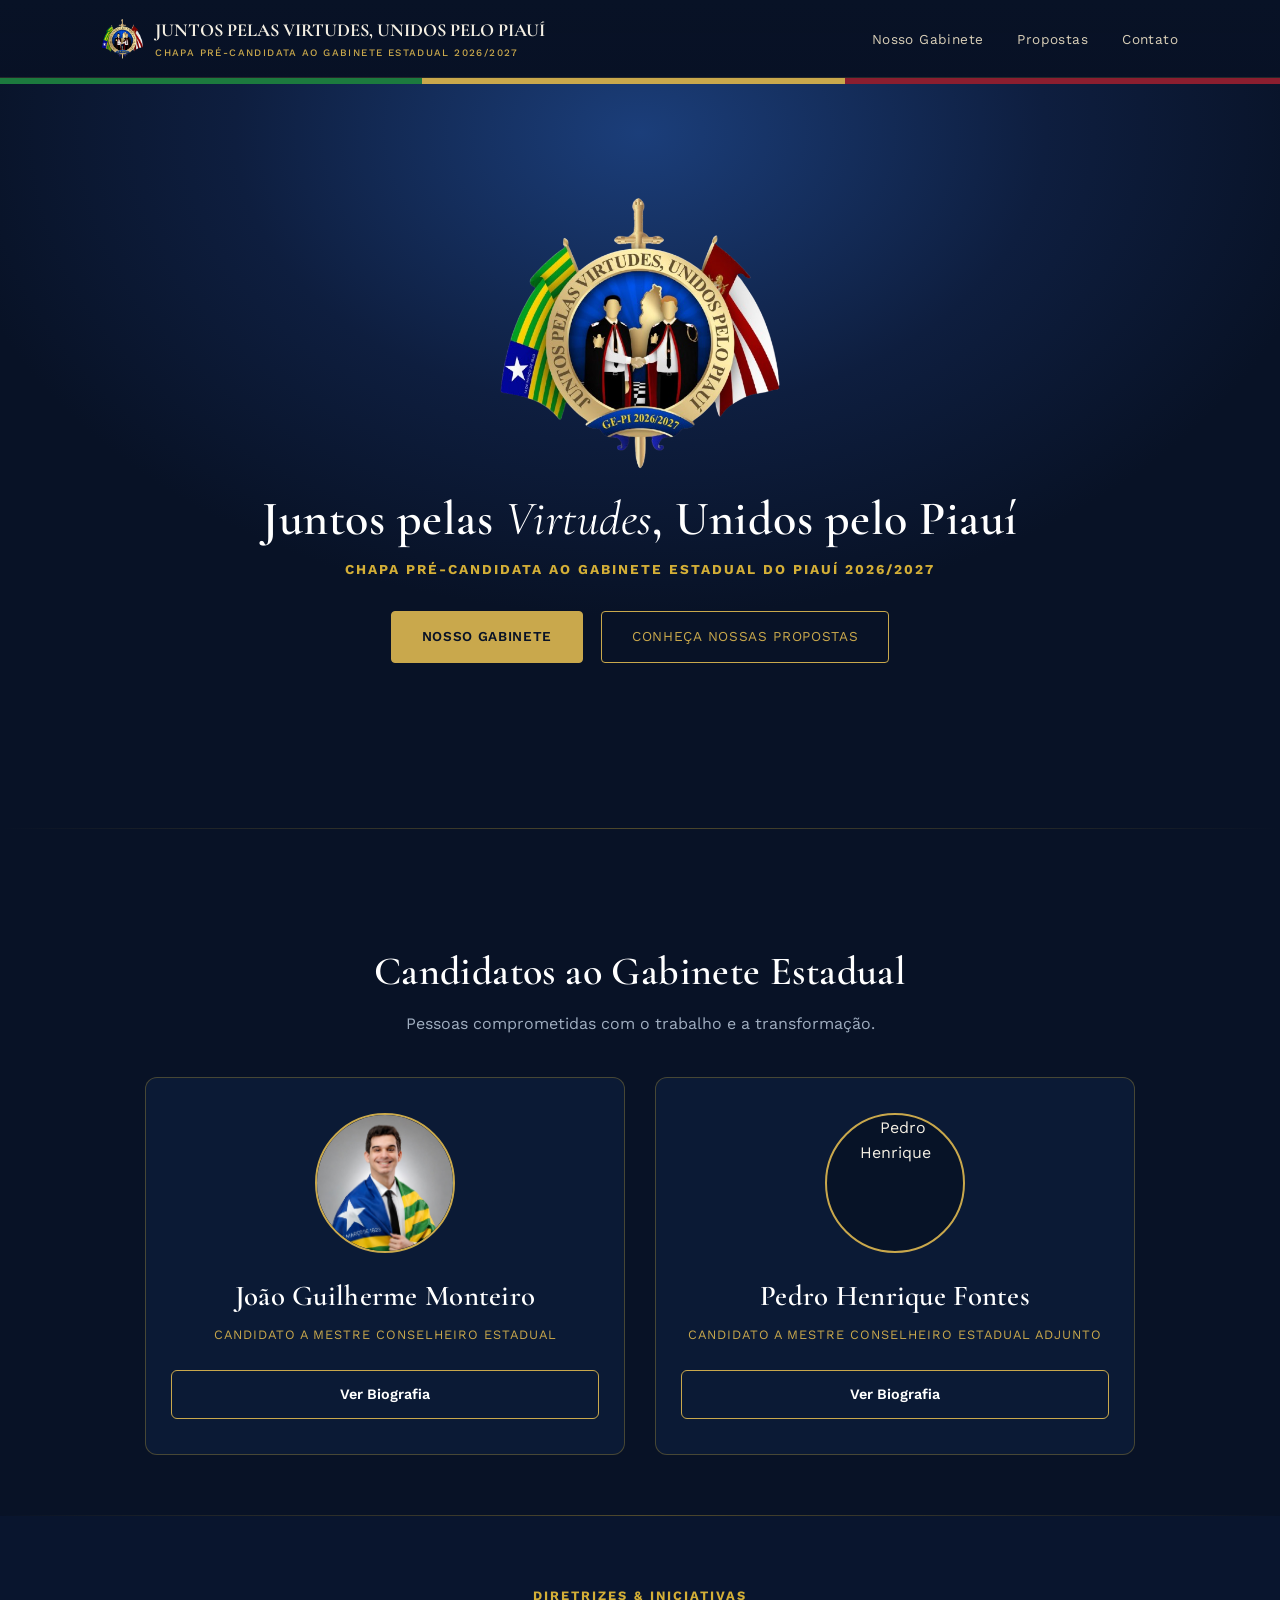
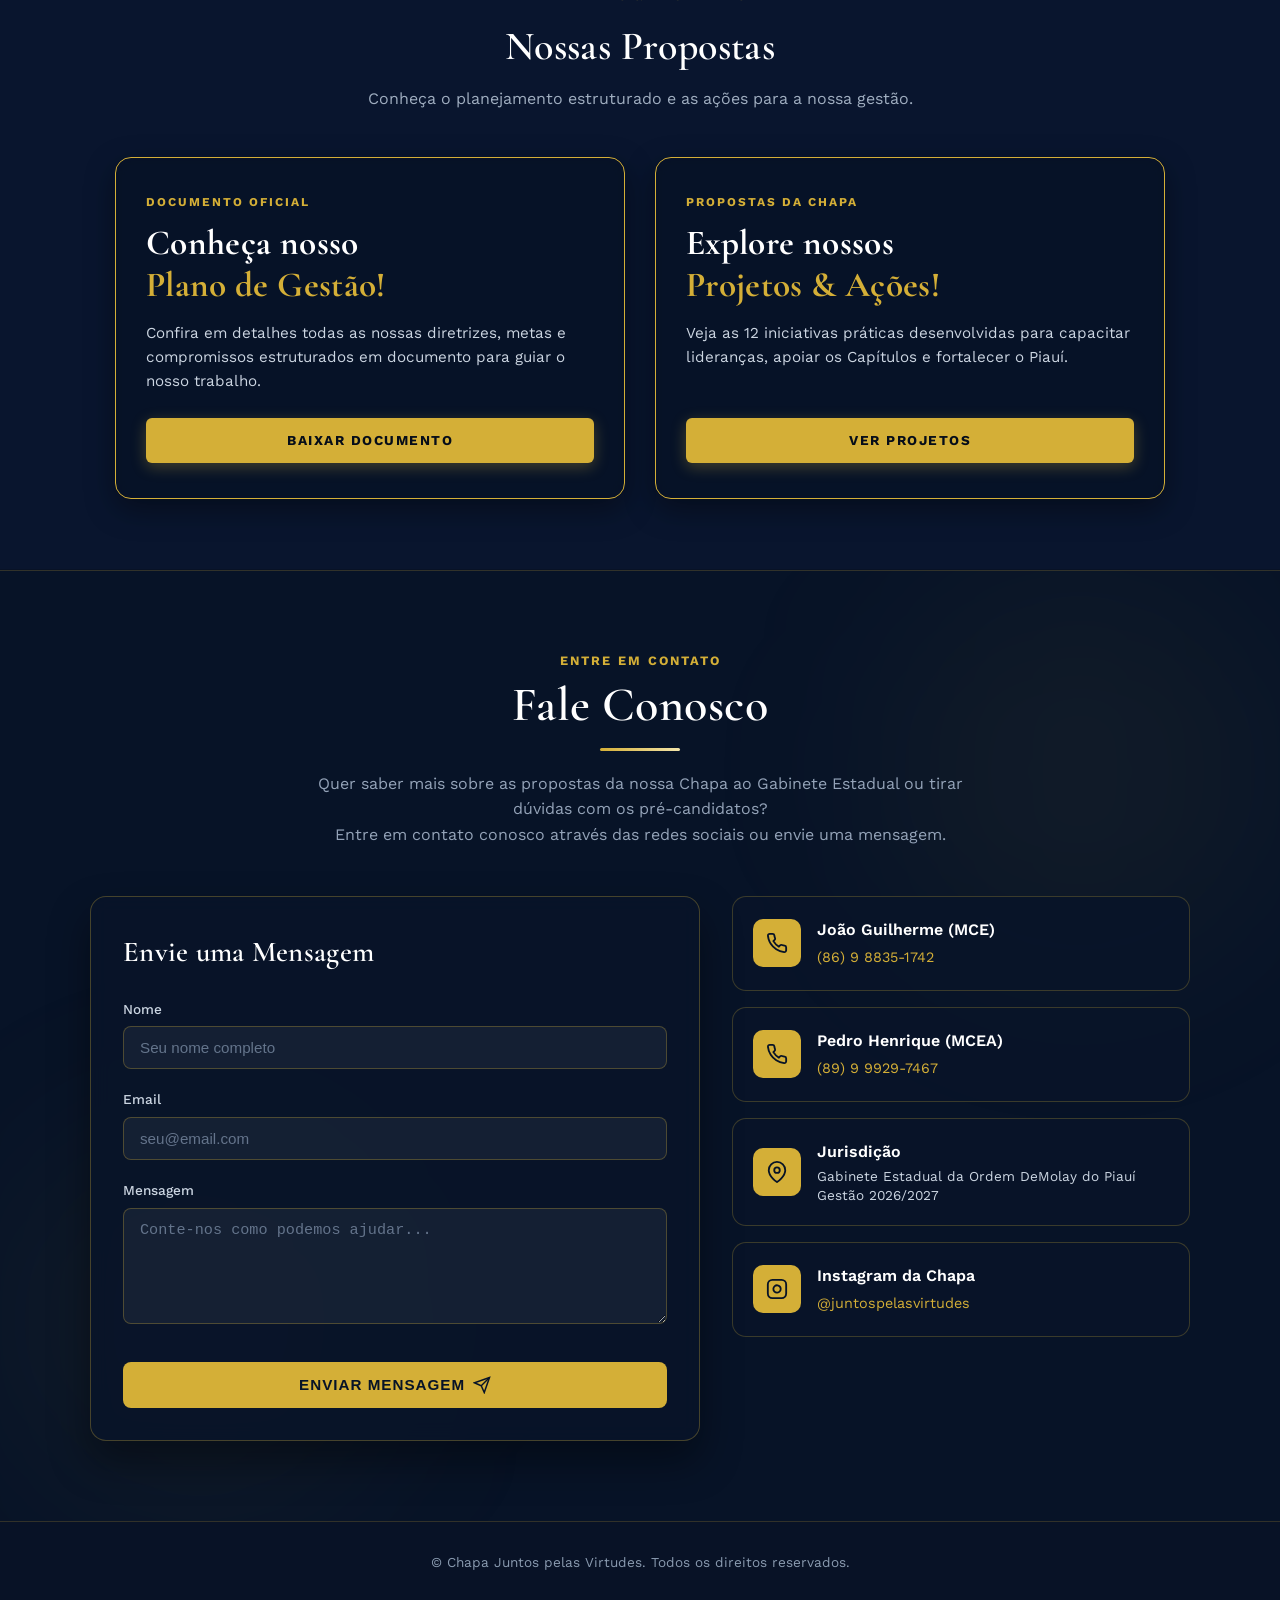
==== index.html @ afb21d15 "Adição do nome no MCEA" ====
<!DOCTYPE html>
<html lang="pt-BR">
<head>
  <meta charset="UTF-8">
  <meta name="viewport" content="width=device-width, initial-scale=1.0">
  <title>Chapa Juntos pelas Virtudes</title>
  
  <!-- Fontes do Google -->
  <link rel="preconnect" href="https://fonts.googleapis.com">
  <link rel="preconnect" href="https://fonts.gstatic.com" crossorigin>
  <link href="https://fonts.googleapis.com/css2?family=Cormorant+Garamond:ital,wght@0,600;0,700;1,600&family=Work+Sans:wght@400;500;600;700&display=swap" rel="stylesheet">
  
  <!-- Estilos CSS -->
  <link rel="stylesheet" href="css/style.css">
</head>
<body>


  <!-- ==========================================================================
     EXEMPLO DE ELEMENTO COM ANIMAÇÃO (Coloque a classe 'reveal' onde desejar)
     ========================================================================== -->
<div class="card-projeto reveal">
  <!-- O conteúdo do seu card aqui -->
</div>

<!-- ==========================================================================
     SCRIPT DE ANIMAÇÃO AUTOMÁTICA (AO CARREGAR E AO ROLAR A TELA)
     ========================================================================== -->
<script>
  // Função responsável por calcular a posição dos elementos e aplicar a classe de animação
  function verificarRevelacao() {
    // Busca no HTML todos os elementos que possuem a classe 'reveal'
    const elementos = document.querySelectorAll('.reveal');
    
    // Pega a altura total da tela visível do usuário
    const alturaJanela = window.innerHeight;

    // Passa por cada elemento marcado com '.reveal' para checar a posição dele na tela
    elementos.forEach(elemento => {
      // Pega a distância do topo do elemento até o topo da tela
      const topoElemento = elemento.getBoundingClientRect().top;
      
      // Margem de segurança em pixels (o efeito ativa um pouco antes do elemento tocar o rodapé)
      const pontoAtivacao = 80;

      // Se a distância do elemento for menor que a altura visível da janela, ele já entrou na tela
      if (topoElemento < alturaJanela - pontoAtivacao) {
        // Adiciona as classes que disparam a transição do CSS
        elemento.classList.add('is-visible', 'visivel');
      }
    });
  }

  // GATILHO 1: Dispara a função IMEDIATAMENTE assim que o HTML carregar na tela
  // (Resolve o problema do efeito não rodar quando a pessoa entra direto na página 'projetos.html')
  document.addEventListener('DOMContentLoaded', verificarRevelacao);

  // GATILHO 2: Dispara a função toda vez que o usuário rolar o mouse/scroll para baixo ou para cima
  window.addEventListener('scroll', verificarRevelacao);
</script>

<!-- ==========================================================================
     SCRIPT DE ANIMAÇÃO AUTOMÁTICA (AO CARREGAR E AO ROLAR A TELA)
     ========================================================================== -->
<script>
  // Função responsável por calcular a posição dos elementos e aplicar a classe de animação
  function verificarRevelacao() {
    // Busca no HTML todos os elementos que possuem a classe 'reveal'
    const elementos = document.querySelectorAll('.reveal');
    
    // Pega a altura total da tela visível do usuário
    const alturaJanela = window.innerHeight;

    // Passa por cada elemento marcado com '.reveal' para checar a posição dele na tela
    elementos.forEach(elemento => {
      // Pega a distância do topo do elemento até o topo da tela
      const topoElemento = elemento.getBoundingClientRect().top;
      
      // Margem de segurança em pixels (o efeito ativa um pouco antes do elemento tocar o rodapé)
      const pontoAtivacao = 80;

      // Se a distância do elemento for menor que a altura visível da janela, ele já entrou na tela
      if (topoElemento < alturaJanela - pontoAtivacao) {
        // Adiciona as classes que disparam a transição do CSS
        elemento.classList.add('is-visible', 'visivel');
      }
    });
  }

  // GATILHO 1: Dispara a função IMEDIATAMENTE assim que o HTML carregar na tela
  // (Resolve o problema do efeito não rodar quando a pessoa entra direto na página 'projetos.html')
  document.addEventListener('DOMContentLoaded', verificarRevelacao);

  // GATILHO 2: Dispara a função toda vez que o usuário rolar o mouse/scroll para baixo ou para cima
  window.addEventListener('scroll', verificarRevelacao);
</script>

<!-- ==========================================================================
     CABECALHO E NAVEGAÇÃO
     ========================================================================== -->
  <header class="cabecalho-principal">
    <div class="conteudo-navegacao">
      <a href="index.html" class="marca">
        
        <!-- EMBLEMA NO LUGAR DO ÍCONE -->
        <img src="assets/images/Material Gráfico/emblemasemfundo.png" alt="Emblema da Chapa" style="height: 40px; width: auto; object-fit: contain;">
        
        <div>
          JUNTOS PELAS VIRTUDES, UNIDOS PELO PIAUÍ
          <small>CHAPA PRÉ-CANDIDATA AO GABINETE ESTADUAL 2026/2027</small>
        </div>
      </a>

      <button id="botao-menu-mobile" aria-label="Abrir Menu">☰</button>

      <nav class="menu-principal">
  <ul>
    <li><a href="index.html#diretoria">Nosso Gabinete</a></li>
    <li><a href="index.html#propostas">Propostas</a></li>
    <li><a href="index.html#contato">Contato</a></li>
  </ul>
</nav>

    </div>
  </header>
  
<!-- ==========================================================================
     SEÇÃO HERO / CAPA
     ========================================================================== -->
<section class="capa reveal">
  <div class="faixa-bandeira"></div>
  <div class="caixa" style="text-align: center;">
    
    <!-- EMBLEMA CENTRALIZADO -->
    <div class="brasao" style="display: flex; justify-content: center; align-items: center; width: 100%; margin-bottom: 20px;">
      <img src="assets/images/Material Gráfico/emblemasemfundo.png" alt="Emblema Chapa Juntos pelas Virtudes" class="emblema-chapa" style="display: block; margin: 0 auto; max-width: 280px; height: auto;">
    </div>

    <!-- TÍTULO PRINCIPAL (SEM O AMARELO EM VIRTUDES) -->
    <h1 style="font-family: 'Cormorant Garamond', serif; font-size: 3rem; color: #ffffff; line-height: 1.25; margin: 0 auto 10px auto; max-width: 850px; font-weight: 600;">
      Juntos pelas <em style="color: #ffffff; font-style: italic; font-weight: 400;">Virtudes</em>, Unidos pelo Piauí
    </h1>

    <!-- SUBTÍTULO -->
    <p style="color: #d4af37; font-size: 0.85rem; font-weight: 700; letter-spacing: 2px; text-transform: uppercase; margin: 0 auto 30px auto;">
      CHAPA PRÉ-CANDIDATA AO GABINETE ESTADUAL DO PIAUÍ 2026/2027
    </p>

    <!-- BOTÕES DE AÇÃO -->
    <div class="botoes-acao">
      <a href="#diretoria" class="btn btn-destaque">Nosso Gabinete</a>
      <a href="#propostas" class="btn btn-suave">Conheça Nossas Propostas</a>
    </div>

  </div>
</section>

  <!-- LINHA DIVISÓRIA DOURADA -->
  <hr class="divisor-secao">

  <!-- ==========================================================================
     SEÇÃO 1: GABINETE ESTADUAL (CANDIDATOS)
     ========================================================================== -->
  <section id="diretoria" class="diretoria reveal" style="padding: 60px 0;">
  <div class="caixa" style="max-width: 1100px; margin: 0 auto; padding: 0 20px;">
    
    <div style="text-align: center; margin-bottom: 40px;">
      <h2 style="font-family: 'Cormorant Garamond', serif; font-size: 2.5rem; color: #ffffff; margin-bottom: 8px;">Candidatos ao Gabinete Estadual</h2>
      <p style="color: #a0aec0; font-size: 1rem;">Pessoas comprometidas com o trabalho e a transformação.</p>
    </div>

    <div style="display: flex; justify-content: center; gap: 30px; flex-wrap: wrap;">
      
      <!-- CARTÃO 1: JOÃO GUILHERME -->
      <div style="background: rgba(13, 31, 61, 0.7); border: 1px solid rgba(212, 175, 55, 0.3); border-radius: 12px; padding: 35px 25px; text-align: center; flex: 1; min-width: 300px; max-width: 480px; display: flex; flex-direction: column; justify-content: space-between;">
        <div>
          <div style="width: 140px; height: 140px; min-width: 140px; min-height: 140px; aspect-ratio: 1 / 1; margin: 0 auto 20px; border-radius: 50%; border: 2px solid var(--dourado, #d4af37); overflow: hidden; background: #071327; flex-shrink: 0;">
            <img 
              src="assets/images/MCE-JG/joaopi.jpeg" 
              alt="João Guilherme Monteiro" 
              style="width: 100%; height: 100%; object-fit: cover; object-position: center top; display: block;"
            >
          </div>
          <h3 style="font-family: 'Cormorant Garamond', serif; font-size: 1.8rem; color: #ffffff; margin-bottom: 6px;">João Guilherme Monteiro</h3>
          <span style="display: block; color: var(--dourado, #d4af37); font-size: 0.8rem; text-transform: uppercase; letter-spacing: 1px; margin-bottom: 25px;">CANDIDATO A MESTRE CONSELHEIRO ESTADUAL</span>
        </div>
        <a href="joaomce.html" style="display: block; width: 100%; padding: 12px; border: 1px solid var(--dourado, #d4af37); color: #ffffff; text-decoration: none; border-radius: 6px; font-weight: 600; font-size: 0.9rem; transition: background 0.3s;">
          Ver Biografia
        </a>
      </div>

      <!-- CARTÃO 2: PEDRO HENRIQUE -->
      <div style="background: rgba(13, 31, 61, 0.7); border: 1px solid rgba(212, 175, 55, 0.3); border-radius: 12px; padding: 35px 25px; text-align: center; flex: 1; min-width: 300px; max-width: 480px; display: flex; flex-direction: column; justify-content: space-between;">
        <div>
          <div style="width: 140px; height: 140px; min-width: 140px; min-height: 140px; aspect-ratio: 1 / 1; margin: 0 auto 20px; border-radius: 50%; border: 2px solid var(--dourado, #d4af37); overflow: hidden; background: #071327; flex-shrink: 0;">
            <img 
              src="assets/images/MCEA - PH/pedro.jpg" 
              alt="Pedro Henrique" 
              style="width: 100%; height: 100%; object-fit: cover; object-position: center top; display: block;"
            >
          </div>
          <h3 style="font-family: 'Cormorant Garamond', serif; font-size: 1.8rem; color: #ffffff; margin-bottom: 6px;">Pedro Henrique Fontes</h3>
          <span style="display: block; color: var(--dourado, #d4af37); font-size: 0.8rem; text-transform: uppercase; letter-spacing: 1px; margin-bottom: 25px;">CANDIDATO A MESTRE CONSELHEIRO ESTADUAL ADJUNTO</span>
        </div>
        <a href="pedromcea.html" style="display: block; width: 100%; padding: 12px; border: 1px solid var(--dourado, #d4af37); color: #ffffff; text-decoration: none; border-radius: 6px; font-weight: 600; font-size: 0.9rem; transition: background 0.3s;">
          Ver Biografia
        </a>
      </div>

    </div>
  </div>
</section>

<!-- ==========================================================================
   DIVISOR DE SEÇÃO DOURADO SUAVE
   ========================================================================== -->
<div style="width: 100%; height: 1px; background: linear-gradient(90deg, transparent, rgba(212, 175, 55, 0.35), transparent); margin: 0;"></div>

<!-- ==========================================================================
   SEÇÃO 2: PLANO DE GESTÃO & NOSSOS PROJETOS (PROPOSTAS)
   ========================================================================== -->
<section id="propostas" class="propostas reveal" style="padding: 70px 20px; background: rgba(14, 30, 63, 0.35);">
  <div style="max-width: 1050px; margin: 0 auto;">
    
    <!-- CABEÇALHO DA SEÇÃO DE PROPOSTAS -->
    <div style="text-align: center; margin-bottom: 45px;">
      <span style="color: #d4af37; text-transform: uppercase; letter-spacing: 2px; font-size: 0.8rem; font-weight: 700; display: block; margin-bottom: 8px;">DIRETRIZES & INICIATIVAS</span>
      <h2 style="font-family: 'Cormorant Garamond', serif; font-size: 2.5rem; color: #ffffff; margin-bottom: 8px;">Nossas Propostas</h2>
      <p style="color: #a0aec0; font-size: 1rem;">Conheça o planejamento estruturado e as ações para a nossa gestão.</p>
    </div>

    <!-- CARDS DE PROPOSTAS -->
    <div style="display: grid; grid-template-columns: repeat(auto-fit, minmax(320px, 1fr)); gap: 30px; align-items: stretch;">
      
      <!-- CARD 1: PLANO DE GESTÃO -->
      <div style="background: rgba(8, 18, 38, 0.85); border: 1.5px solid #d4af37; border-radius: 16px; padding: 35px 30px; box-shadow: 0 10px 30px rgba(0, 0, 0, 0.4); display: flex; flex-direction: column; justify-content: space-between; backdrop-filter: blur(10px); text-align: left;">
        <div>
          <span style="color: #d4af37; text-transform: uppercase; letter-spacing: 2px; font-size: 0.75rem; font-weight: 700; display: block; margin-bottom: 10px;">
            DOCUMENTO OFICIAL
          </span>
          <h2 style="font-family: 'Cormorant Garamond', serif; font-size: 2.2rem; line-height: 1.2; color: #ffffff; margin: 0 0 14px 0; font-weight: 700;">
            Conheça nosso <br>
            <span style="color: #d4af37;">Plano de Gestão!</span>
          </h2>
          <p style="color: #cbd5e1; font-size: 0.95rem; line-height: 1.6; margin: 0 0 24px 0;">
            Confira em detalhes todas as nossas diretrizes, metas e compromissos estruturados em documento para guiar o nosso trabalho.
          </p>
        </div>
        <div>
          <a href="plano.pdf" target="_blank" style="display: inline-block; width: 100%; text-align: center; padding: 12px 20px; background: #d4af37; color: #060d19; font-weight: 700; text-decoration: none; border-radius: 6px; text-transform: uppercase; letter-spacing: 1.5px; font-size: 0.85rem; transition: all 0.3s ease; box-shadow: 0 4px 15px rgba(212, 175, 55, 0.3);">
            BAIXAR DOCUMENTO
          </a>
        </div>
      </div>

      <!-- CARD 2: NOSSOS PROJETOS -->
      <div style="background: rgba(8, 18, 38, 0.85); border: 1.5px solid #d4af37; border-radius: 16px; padding: 35px 30px; box-shadow: 0 10px 30px rgba(0, 0, 0, 0.4); display: flex; flex-direction: column; justify-content: space-between; backdrop-filter: blur(10px); text-align: left;">
        <div>
          <span style="color: #d4af37; text-transform: uppercase; letter-spacing: 2px; font-size: 0.75rem; font-weight: 700; display: block; margin-bottom: 10px;">
            PROPOSTAS DA CHAPA
          </span>
          <h2 style="font-family: 'Cormorant Garamond', serif; font-size: 2.2rem; line-height: 1.2; color: #ffffff; margin: 0 0 14px 0; font-weight: 700;">
            Explore nossos <br>
            <span style="color: #d4af37;">Projetos & Ações!</span>
          </h2>
          <p style="color: #cbd5e1; font-size: 0.95rem; line-height: 1.6; margin: 0 0 24px 0;">
            Veja as 12 iniciativas práticas desenvolvidas para capacitar lideranças, apoiar os Capítulos e fortalecer o Piauí.
          </p>
        </div>
        <div>
          <a href="projetos.html" style="display: inline-block; width: 100%; text-align: center; padding: 12px 20px; background: #d4af37; color: #060d19; font-weight: 700; text-decoration: none; border-radius: 6px; text-transform: uppercase; letter-spacing: 1.5px; font-size: 0.85rem; transition: all 0.3s ease; box-shadow: 0 4px 15px rgba(212, 175, 55, 0.3);">
            VER PROJETOS
          </a>
        </div>
      </div>

    </div>
  </div>
</section>

<!-- ==========================================================================
     SEÇÃO DE CONTATO (HTML + CSS + JS INTEGRADO)
     ========================================================================== -->
<style>
  #contato.secao-contato {
    padding: 80px 20px;
    background-color: #071327 !important;
    position: relative;
    overflow: hidden;
    font-family: 'Work Sans', 'Inter', sans-serif;
    color: #ffffff;
  }

  /* Elementos Decorativos de Fundo */
  .secao-contato .brilho-bg {
    position: absolute;
    width: 400px;
    height: 400px;
    background: rgba(212, 175, 55, 0.05);
    border-radius: 50%;
    filter: blur(100px);
    pointer-events: none;
  }
  .secao-contato .brilho-top-right { top: 0; right: 0; }
  .secao-contato .brilho-bottom-left { bottom: 0; left: 0; }

  .secao-contato .container-contato {
    max-width: 1100px;
    margin: 0 auto;
    position: relative;
    z-index: 10;
  }

  /* Cabeçalho */
  .secao-contato .header-contato {
    text-align: center;
    max-width: 650px;
    margin: 0 auto 48px;
  }

  .secao-contato .subtitulo-dourado {
    color: #d4af37;
    font-size: 0.8rem;
    font-weight: 700;
    letter-spacing: 2px;
    text-transform: uppercase;
    display: block;
    margin-bottom: 8px;
  }

  .secao-contato .titulo-secao {
    font-family: 'Cormorant Garamond', serif;
    font-size: 3rem;
    color: #ffffff;
    margin: 0 0 16px;
    line-height: 1.1;
  }

  .secao-contato .linha-decorativa {
    width: 80px;
    height: 3px;
    background: linear-gradient(90deg, #d4af37, #f3e5ab);
    margin: 0 auto 20px;
    border-radius: 2px;
  }

  .secao-contato .descricao-contato {
    color: #94a3b8;
    font-size: 1rem;
    line-height: 1.6;
    margin: 0;
  }

  /* Grid Layout (Formulário + Cards) */
  .secao-contato .grid-contato {
    display: grid;
    grid-template-columns: 1fr;
    gap: 32px;
  }

  @media (min-width: 900px) {
    .secao-contato .grid-contato {
      grid-template-columns: 1.6fr 1.2fr;
    }
  }

  /* Card do Formulário (Esquerda) */
  .secao-contato .card-formulario {
    background: rgba(9, 21, 42, 0.85);
    border: 1.5px solid rgba(212, 175, 55, 0.3);
    border-radius: 16px;
    padding: 32px;
    backdrop-filter: blur(10px);
    box-shadow: 0 20px 40px rgba(0,0,0,0.4);
  }

  .secao-contato .titulo-card {
    font-family: 'Cormorant Garamond', serif;
    font-size: 1.8rem;
    color: #ffffff;
    margin: 0 0 24px 0;
  }

  .secao-contato .form-contato {
    display: flex;
    flex-direction: column;
    gap: 20px;
  }

  .secao-contato .campo-input label {
    display: block;
    font-size: 0.85rem;
    color: #cbd5e1;
    margin-bottom: 6px;
    font-weight: 500;
    text-align: left;
  }

  .secao-contato .campo-input input,
  .secao-contato .campo-input textarea {
    width: 100%;
    padding: 12px 16px;
    background: rgba(255, 255, 255, 0.05);
    border: 1px solid rgba(212, 175, 55, 0.3);
    border-radius: 8px;
    color: #ffffff;
    font-size: 0.95rem;
    outline: none;
    transition: all 0.3s ease;
    box-sizing: border-box;
  }

  .secao-contato .campo-input input:focus,
  .secao-contato .campo-input textarea:focus {
    border-color: #d4af37;
    background: rgba(255, 255, 255, 0.1);
    box-shadow: 0 0 12px rgba(212, 175, 55, 0.25);
  }

  .secao-contato .campo-input input::placeholder,
  .secao-contato .campo-input textarea::placeholder {
    color: #64748b;
  }

  .secao-contato .btn-enviar {
    width: 100%;
    padding: 14px;
    background: #d4af37;
    color: #071327;
    border: none;
    border-radius: 8px;
    font-weight: 700;
    font-size: 0.95rem;
    cursor: pointer;
    display: flex;
    align-items: center;
    justify-content: center;
    gap: 8px;
    transition: all 0.3s ease;
    text-transform: uppercase;
    letter-spacing: 1px;
  }

  .secao-contato .btn-enviar:hover {
    background: #f3e5ab;
    transform: translateY(-2px);
    box-shadow: 0 8px 20px rgba(212, 175, 55, 0.3);
  }

  /* Estilo da Mensagem de Sucesso (Translúcida e Elegante) */
  .secao-contato .msg-sucesso {
    display: none;
    margin-top: 20px;
    padding: 14px 18px;
    background: rgba(212, 175, 55, 0.08);
    border: 1px solid rgba(212, 175, 55, 0.35);
    border-radius: 10px;
    color: #f3e5ab;
    font-size: 0.9rem;
    font-weight: 500;
    line-height: 1.4;
    text-align: center;
    backdrop-filter: blur(8px);
    box-shadow: 0 8px 20px rgba(0, 0, 0, 0.25);
    align-items: center;
    justify-content: center;
    gap: 10px;
    animation: aparecerSuave 0.4s cubic-bezier(0.16, 1, 0.3, 1) forwards;
  }

  @keyframes aparecerSuave {
    from {
      opacity: 0;
      transform: translateY(10px);
    }
    to {
      opacity: 1;
      transform: translateY(0);
    }
  }

  /* Cards da Direita */
  .secao-contato .coluna-cards {
    display: flex;
    flex-direction: column;
    gap: 16px;
  }

  .secao-contato .card-info {
    background: rgba(9, 21, 42, 0.85);
    border: 1.5px solid rgba(212, 175, 55, 0.25);
    border-radius: 14px;
    padding: 20px;
    display: flex;
    align-items: center;
    gap: 16px;
    transition: all 0.3s ease;
  }

  .secao-contato .card-info:hover {
    border-color: #d4af37;
    transform: translateX(4px);
    box-shadow: 0 10px 25px rgba(0,0,0,0.3);
  }

  .secao-contato .icone-box {
    width: 48px;
    height: 48px;
    background: #d4af37;
    border-radius: 10px;
    display: flex;
    align-items: center;
    justify-content: center;
    flex-shrink: 0;
  }

  .secao-contato .rotulo-card {
    color: #ffffff;
    font-weight: 600;
    font-size: 1rem;
    margin-bottom: 2px;
    text-align: left;
  }

  .secao-contato .link-dourado {
    color: #d4af37;
    text-decoration: none;
    font-size: 0.9rem;
    display: inline-block;
  }

  .secao-contato .link-dourado:hover {
    text-decoration: underline;
  }

  .secao-contato .texto-card {
    color: #cbd5e1;
    font-size: 0.85rem;
    margin: 0;
    line-height: 1.4;
    text-align: left;
  }
</style>

<section id="contato" class="secao-contato">
  <div class="brilho-bg brilho-top-right"></div>
  <div class="brilho-bg brilho-bottom-left"></div>

  <div class="container-contato">
    <div class="header-contato">
      <span class="subtitulo-dourado">ENTRE EM CONTATO</span>
      <h2 class="titulo-secao">Fale Conosco</h2>
      <div class="linha-decorativa"></div>
      <p class="descricao-contato">
        Quer saber mais sobre as propostas da nossa Chapa ao Gabinete Estadual ou tirar dúvidas com os pré-candidatos?<br>
        Entre em contato conosco através das redes sociais ou envie uma mensagem.
      </p>
    </div>

    <div class="grid-contato">
      <!-- FORMULÁRIO COM ENVIO EM SEGUNDO PLANO -->
      <div class="card-formulario">
        <h3 class="titulo-card">Envie uma Mensagem</h3>
        
        <form id="form-contato" class="form-contato">
          <div class="campo-input">
            <label for="nome">Nome</label>
            <input type="text" id="nome" name="nome" placeholder="Seu nome completo" required>
          </div>

          <div class="campo-input">
            <label for="email">Email</label>
            <input type="email" id="email" name="email" placeholder="seu@email.com" required>
          </div>

          <div class="campo-input">
            <label for="mensagem">Mensagem</label>
            <textarea id="mensagem" name="mensagem" rows="5" placeholder="Conte-nos como podemos ajudar..." required></textarea>
          </div>

          <button type="submit" id="btn-enviar" class="btn-enviar">
            Enviar Mensagem
            <svg width="18" height="18" viewBox="0 0 24 24" fill="none" stroke="currentColor" stroke-width="2">
              <line x1="22" y1="2" x2="11" y2="13"></line>
              <polygon points="22 2 15 22 11 13 2 9 22 2"></polygon>
            </svg>
          </button>
        </form>

        <!-- MENSAGEM DE SUCESSO DO FORMULÁRIO -->
        <div id="mensagem-sucesso" class="msg-sucesso">
          <svg width="20" height="20" viewBox="0 0 24 24" fill="none" stroke="#d4af37" stroke-width="2" stroke-linecap="round" stroke-linejoin="round" style="flex-shrink: 0;">
            <path d="M22 11.08V12a10 10 0 1 1-5.93-9.14"></path>
            <polyline points="22 4 12 14.01 9 11.01"></polyline>
          </svg>
          <span>Agradecemos pelo contato, responderemos assim que possível!</span>
        </div>
      </div>

      <!-- CARDS DE CONTATO -->
      <div class="coluna-cards">
        <div class="card-info">
          <div class="icone-box">
            <svg width="22" height="22" viewBox="0 0 24 24" fill="none" stroke="#071327" stroke-width="2">
              <path d="M22 16.92v3a2 2 0 0 1-2.18 2 19.79 19.79 0 0 1-8.63-3.07 19.5 19.5 0 0 1-6-6 19.79 19.79 0 0 1-3.07-8.67A2 2 0 0 1 4.11 2h3a2 2 0 0 1 2 1.72 12.84 12.84 0 0 0 .7 2.81 2 2 0 0 1-.45 2.11L8.09 9.91a16 16 0 0 0 6 6l1.27-1.27a2 2 0 0 1 2.11-.45 12.84 12.84 0 0 0 2.81.7A2 2 0 0 1 22 16.92z"></path>
            </svg>
          </div>
          <div>
            <div class="rotulo-card">João Guilherme (MCE)</div>
            <a href="https://wa.me/5586988351742" target="_blank" rel="noopener noreferrer" class="link-dourado">(86) 9 8835-1742</a>
          </div>
        </div>

        <div class="card-info">
          <div class="icone-box">
            <svg width="22" height="22" viewBox="0 0 24 24" fill="none" stroke="#071327" stroke-width="2">
              <path d="M22 16.92v3a2 2 0 0 1-2.18 2 19.79 19.79 0 0 1-8.63-3.07 19.5 19.5 0 0 1-6-6 19.79 19.79 0 0 1-3.07-8.67A2 2 0 0 1 4.11 2h3a2 2 0 0 1 2 1.72 12.84 12.84 0 0 0 .7 2.81 2 2 0 0 1-.45 2.11L8.09 9.91a16 16 0 0 0 6 6l1.27-1.27a2 2 0 0 1 2.11-.45 12.84 12.84 0 0 0 2.81.7A2 2 0 0 1 22 16.92z"></path>
            </svg>
          </div>
          <div>
            <div class="rotulo-card">Pedro Henrique (MCEA)</div>
            <a href="https://wa.me/558999297467" target="_blank" rel="noopener noreferrer" class="link-dourado">(89) 9 9929-7467</a>
          </div>
        </div>

        <div class="card-info">
          <div class="icone-box">
            <svg width="22" height="22" viewBox="0 0 24 24" fill="none" stroke="#071327" stroke-width="2">
              <path d="M21 10c0 7-9 13-9 13s-9-6-9-13a9 9 0 0 1 18 0z"></path>
              <circle cx="12" cy="10" r="3"></circle>
            </svg>
          </div>
          <div>
            <div class="rotulo-card">Jurisdição</div>
            <p class="texto-card">Gabinete Estadual da Ordem DeMolay do Piauí<br>Gestão 2026/2027</p>
          </div>
        </div>

        <div class="card-info">
          <div class="icone-box">
            <svg width="22" height="22" viewBox="0 0 24 24" fill="none" stroke="#071327" stroke-width="2">
              <rect x="2" y="2" width="20" height="20" rx="5" ry="5"></rect>
              <path d="M16 11.37A4 4 0 1 1 12.63 8 4 4 0 0 1 16 11.37z"></path>
              <line x1="17.5" y1="6.5" x2="17.51" y2="6.5"></line>
            </svg>
          </div>
          <div>
            <div class="rotulo-card">Instagram da Chapa</div>
            <a href="https://instagram.com/juntospelasvirtudes" target="_blank" rel="noopener noreferrer" class="link-dourado">@juntospelasvirtudes</a>
          </div>
        </div>
      </div>
    </div>
  </div>
</section>

<!-- SCRIPT JS PARA INTERCEPTAR O ENVIO -->
<script>
  document.getElementById('form-contato').addEventListener('submit', async function(e) {
    e.preventDefault(); 
    
    const btn = document.getElementById('btn-enviar');
    const msgSucesso = document.getElementById('mensagem-sucesso');
    
    if (msgSucesso) msgSucesso.style.display = 'none';

    btn.disabled = true;
    btn.innerText = 'ENVIANDO...';

    // Captura os valores dos campos
    const nomeInput = document.getElementById('nome').value;
    const emailInput = document.getElementById('email').value;
    const mensagemInput = document.getElementById('mensagem').value;

    // Configuração com assunto dinâmico para evitar agrupamento no Gmail
    const formData = {
      nome: nomeInput,
      email: emailInput,
      mensagem: mensagemInput,
      _replyto: emailInput,
      _subject: `Contato: ${nomeInput} - Chapa Juntos pelas Virtudes`,
      _captcha: 'false',
      _template: 'table'
    };

    try {
      const response = await fetch('https://formsubmit.co/ajax/juntospelasvirtudes@gmail.com', {
        method: 'POST',
        headers: { 
          'Content-Type': 'application/json',
          'Accept': 'application/json'
        },
        body: JSON.stringify(formData)
      });

      if (response.ok) {
        if (msgSucesso) msgSucesso.style.display = 'flex';
        this.reset();
      } else {
        alert('Ocorreu um erro ao enviar. Tente novamente.');
      }
    } catch (error) {
      alert('Erro de conexão. Verifique sua internet e tente novamente.');
    } finally {
      btn.disabled = false;
      btn.innerHTML = `
        Enviar Mensagem
        <svg width="18" height="18" viewBox="0 0 24 24" fill="none" stroke="currentColor" stroke-width="2">
          <line x1="22" y1="2" x2="11" y2="13"></line>
          <polygon points="22 2 15 22 11 13 2 9 22 2"></polygon>
        </svg>
      `;
    }
  });
</script>

<!-- ==========================================================================
     RODAPÉ / FOOTER
     ========================================================================== -->
  <footer class="rodape-principal reveal" style="text-align: center; padding: 30px 20px; border-top: 1px solid rgba(212, 175, 55, 0.2);">
    <div class="caixa">
      <p style="color: #8a9bb0; font-size: 0.85rem; margin: 0;">
        &copy; Chapa Juntos pelas Virtudes. Todos os direitos reservados.
      </p>
    </div>
  </footer>

  <!-- Script JS Principal -->
  <script src="js/main.js"></script>
</body>
</html>
---- css/style.css ----
/* ==========================================================================
   1. VARIÁVEIS E CONFIGURAÇÕES GLOBAIS
   ========================================================================== */
:root {
  --azul-noite:        #081226;
  --azul-marinho:      #0E1E3F;
  --azul-suave:        #16295199;
  --dourado:           #C9A84C;
  --dourado-vivo:      #E7C873;
  --verde:             #1C7A3E;
  --vermelho:          #8B1E2F;
  --pergaminho:        #F4EFE3;
  --pergaminho-suave:  #D9CFB8;
  --tinta:             #1B1A17;

  --fonte-destaque:    'Cormorant Garamond', 'Times New Roman', serif;
  --fonte-texto:       'Work Sans', system-ui, sans-serif;

  --borda-raio:        8px;
  --largura-maxima:    1140px;
}

* { 
  box-sizing: border-box; 
  margin: 0; 
  padding: 0; 
}

html { 
  scroll-behavior: smooth; 
}

body {
  background: var(--azul-noite);
  color: var(--pergaminho);
  font-family: var(--fonte-texto);
  line-height: 1.6;
  -webkit-font-smoothing: antialiased;
}

img { max-width: 100%; display: block; }
a { color: inherit; text-decoration: none; }

.caixa {
  max-width: var(--largura-maxima);
  margin: 0 auto;
  padding: 0 32px;
}

h1, h2, h3, h4 {
  font-family: var(--fonte-destaque);
  font-weight: 600;
  letter-spacing: 0.01em;
}

.chapeu {
  font-family: var(--fonte-texto);
  font-size: 0.72rem;
  letter-spacing: 0.22em;
  text-transform: uppercase;
  color: var(--dourado);
  display: inline-block;
  margin-bottom: 14px;
}

a:focus-visible, button:focus-visible, input:focus-visible, textarea:focus-visible {
  outline: 2px solid var(--dourado-vivo);
  outline-offset: 3px;
}

@media (prefers-reduced-motion: reduce) {
  * { 
    animation: none !important; 
    transition: none !important; 
    scroll-behavior: auto !important; 
  }
}

/* DIVISOR COM BRASÃO */
.divisor-brasao {
  display: flex;
  align-items: center;
  justify-content: center;
  gap: 18px;
  padding: 46px 0;
}

.divisor-brasao::before,
.divisor-brasao::after {
  content: "";
  height: 1px;
  flex: 1;
  max-width: 220px;
  background: linear-gradient(90deg, transparent, var(--dourado), transparent);
  opacity: 0.6;
}

.divisor-brasao svg { width: 28px; height: 28px; flex-shrink: 0; }


/* ==========================================================================
   2. CABEÇALHO E NAVEGAÇÃO
   ========================================================================== */
header.cabecalho-principal {
  position: sticky;
  top: 0;
  z-index: 50;
  background: linear-gradient(180deg, var(--azul-noite) 0%, rgba(8, 18, 38, 0.95) 100%);
  border-bottom: 1px solid rgba(201, 168, 76, 0.15);
  backdrop-filter: blur(6px);
}

.conteudo-navegacao {
  display: flex;
  align-items: center;
  justify-content: space-between;
  padding: 16px 32px;
  max-width: var(--largura-maxima);
  margin: 0 auto;
}

.marca {
  display: flex;
  align-items: center;
  gap: 12px;
  font-family: var(--fonte-destaque);
  font-size: 1.15rem;
  font-weight: 700;
  color: var(--pergaminho);
}

.marca .icone-marca { width: 34px; height: 34px; }

.marca small {
  display: block;
  font-family: var(--fonte-texto);
  font-size: 0.62rem;
  letter-spacing: 0.14em;
  color: var(--dourado);
  text-transform: uppercase;
  font-weight: 500;
}

nav.menu-principal ul {
  list-style: none;
  display: flex;
  gap: 34px;
}

nav.menu-principal a {
  font-size: 0.85rem;
  letter-spacing: 0.03em;
  color: var(--pergaminho-suave);
  position: relative;
  padding: 6px 0;
}

nav.menu-principal a:hover { color: var(--dourado-vivo); }

nav.menu-principal a::after {
  content: "";
  position: absolute;
  left: 0; right: 0; bottom: 0;
  height: 1px;
  background: var(--dourado);
  transform: scaleX(0);
  transform-origin: left;
  transition: transform .25s ease;
}

nav.menu-principal a:hover::after { transform: scaleX(1); }

#botao-menu-mobile {
  display: none;
  background: none;
  border: 1px solid var(--dourado);
  color: var(--dourado);
  width: 40px; 
  height: 40px;
  font-size: 1.1rem;
  cursor: pointer;
  border-radius: 4px;
}

@media (max-width: 860px) {
  nav.menu-principal {
    position: absolute;
    top: 100%; left: 0; right: 0;
    background: var(--azul-marinho);
    border-bottom: 1px solid rgba(201, 168, 76, 0.2);
    max-height: 0;
    overflow: hidden;
    transition: max-height .3s ease;
  }
  nav.menu-principal ul { flex-direction: column; gap: 0; padding: 8px 32px 20px; }
  nav.menu-principal a { display: block; padding: 12px 0; }
  body.menu-aberto nav.menu-principal { max-height: 400px; }
  #botao-menu-mobile { display: block; }
}


/* ==========================================================================
   3. SEÇÃO HERO / CAPA
   ========================================================================== */
.capa {
  position: relative;
  padding: 120px 0 100px;
  overflow: hidden;
  background: radial-gradient(ellipse 900px 620px at 50% 8%, #1B3E7A 0%, var(--azul-marinho) 45%, var(--azul-noite) 78%);
  text-align: center;
}

.capa .faixa-bandeira {
  position: absolute;
  top: 0; left: 0; right: 0;
  height: 6px;
  background: linear-gradient(90deg, var(--verde) 0 33%, var(--dourado) 33% 66%, var(--vermelho) 66% 100%);
}

.capa .brasao {
  width: 148px;
  margin: 0 auto 34px;
}

.capa .chapeu { letter-spacing: 0.3em; }

.capa h1 {
  font-size: clamp(2.2rem, 5vw, 3.6rem);
  color: var(--pergaminho);
  max-width: 780px;
  margin: 0 auto 20px;
  line-height: 1.15;
}

.capa h1 em {
  font-style: italic;
  color: var(--dourado-vivo);
}

.capa .chamada {
  max-width: 560px;
  margin: 0 auto 40px;
  color: var(--pergaminho-suave);
  font-size: 1.05rem;
}

.botoes-acao {
  display: flex;
  gap: 18px;
  justify-content: center;
  flex-wrap: wrap;
}

.btn {
  display: inline-block;
  padding: 14px 30px;
  font-size: 0.85rem;
  letter-spacing: 0.05em;
  text-transform: uppercase;
  border: 1px solid var(--dourado);
  border-radius: 4px;
  transition: background .2s ease, color .2s ease;
}

.btn-destaque {
  background: var(--dourado);
  color: var(--azul-noite);
  font-weight: 600;
}

.btn-destaque:hover { background: var(--dourado-vivo); }

.btn-suave { color: var(--dourado); }

.btn-suave:hover { background: rgba(201, 168, 76, 0.1); }


/* ==========================================================================
   4. SEÇÃO SOBRE
   ========================================================================== */
.sobre { padding: 20px 0 80px; }

.sobre-grid {
  display: grid;
  grid-template-columns: 0.9fr 1.1fr;
  gap: 60px;
  align-items: center;
}

.sobre-grid figure {
  border: 1px solid rgba(201, 168, 76, 0.2);
  padding: 18px;
  background: rgba(255, 255, 255, 0.03);
}

.sobre-grid figcaption {
  margin-top: 14px;
  font-size: 0.75rem;
  color: var(--pergaminho-suave);
  text-align: center;
  font-style: italic;
}

.sobre h2 {
  font-size: 2rem;
  color: var(--pergaminho);
  margin-bottom: 18px;
}

.sobre p { color: var(--pergaminho-suave); margin-bottom: 16px; }
.sobre p:last-child { margin-bottom: 0; }

@media (max-width: 860px) {
  .sobre-grid { grid-template-columns: 1fr; gap: 34px; }
}


/* ==========================================================================
   5. SEÇÃO PILARES
   ========================================================================== */
.pilares {
  padding: 80px 0;
  background: var(--azul-marinho);
}

.cabecalho-secao { text-align: center; margin-bottom: 56px; }
.cabecalho-secao h2 { font-size: 2.1rem; color: var(--pergaminho); }
.cabecalho-secao p { color: var(--pergaminho-suave); max-width: 520px; margin: 12px auto 0; }

.pilares-grid {
  display: grid;
  grid-template-columns: repeat(auto-fit, minmax(230px, 1fr));
  gap: 28px;
}

.cartao-pilar {
  background: var(--azul-noite);
  border: 1px solid rgba(201, 168, 76, 0.16);
  padding: 34px 26px;
  text-align: center;
  transition: border-color .2s ease, transform .2s ease;
}

.cartao-pilar:hover {
  border-color: var(--dourado);
  transform: translateY(-4px);
}

.cartao-pilar .simbolo {
  width: 46px; height: 46px;
  margin: 0 auto 20px;
  color: var(--dourado);
}

.cartao-pilar h3 {
  font-size: 1.3rem;
  color: var(--pergaminho);
  margin-bottom: 10px;
}

.cartao-pilar p {
  font-size: 0.9rem;
  color: var(--pergaminho-suave);
}


/* ==========================================================================
   6. SEÇÃO DIRETORIA / TIME
   ========================================================================== */
.diretoria { padding: 80px 0; }

.diretoria-grid {
  display: grid;
  grid-template-columns: repeat(auto-fit, minmax(260px, 1fr));
  gap: 30px;
}

.cartao-membro {
  background: var(--azul-marinho);
  border: 1px solid rgba(201, 168, 76, 0.2);
  border-radius: var(--borda-raio);
  padding: 30px 20px;
  text-align: center;
  transition: transform 0.3s ease, border-color 0.3s ease;
}

.cartao-membro:hover {
  transform: translateY(-5px);
  border-color: var(--dourado);
}

.foto-membro {
  width: 130px;
  height: 130px;
  margin: 0 auto 18px;
  background: linear-gradient(160deg, var(--azul-marinho) 0%, var(--azul-noite) 100%);
  border: 2px solid var(--dourado);
  border-radius: 50%;
  display: flex;
  align-items: center;
  justify-content: center;
  color: var(--dourado);
  font-family: var(--fonte-destaque);
  font-size: 1.8rem;
  overflow: hidden;
}

.foto-membro img { width: 100%; height: 100%; object-fit: cover; }

.cartao-membro h3 { font-size: 1.15rem; color: var(--pergaminho); margin-bottom: 4px; }

.cartao-membro .cargo {
  display: block;
  font-size: 0.72rem;
  letter-spacing: 0.12em;
  text-transform: uppercase;
  color: var(--dourado);
  margin-bottom: 12px;
}

/* HISTÓRICO EXPANSÍVEL (DETAILS) */
.info-expansivel { margin-top: 15px; text-align: left; }

.btn-saber-mais {
  font-size: 0.75rem;
  font-weight: bold;
  color: var(--dourado);
  cursor: pointer;
  text-align: center;
  list-style: none;
  padding: 8px;
  border: 1px dashed rgba(201, 168, 76, 0.3);
  border-radius: 4px;
}

.btn-saber-mais:hover { background: rgba(201, 168, 76, 0.1); }

.detalhes-conteudo {
  margin-top: 12px;
  font-size: 0.85rem;
  color: var(--pergaminho-suave);
  background: var(--azul-noite);
  padding: 16px;
  border-radius: 6px;
  border: 1px solid rgba(201, 168, 76, 0.15);
}

.detalhes-conteudo ul { list-style: none; margin-top: 8px; }
.detalhes-conteudo li { margin-bottom: 4px; }
.divisor { border: 0; height: 1px; background: rgba(201, 168, 76, 0.2); margin: 12px 0; }


/* ==========================================================================
   7. SEÇÃO LINHA DO TEMPO / JORNADA
   ========================================================================== */
.linha-tempo { padding: 80px 0; background: var(--azul-marinho); }

.lista-linha-tempo {
  max-width: 720px;
  margin: 0 auto;
  border-left: 1px solid rgba(201, 168, 76, 0.25);
}

.item-linha-tempo {
  position: relative;
  padding: 0 0 42px 34px;
}

.item-linha-tempo:last-child { padding-bottom: 0; }

.item-linha-tempo::before {
  content: attr(data-passo);
  position: absolute;
  left: -13px; top: 0;
  width: 25px; height: 25px;
  border-radius: 50%;
  background: var(--azul-noite);
  border: 1px solid var(--dourado);
  color: var(--dourado);
  font-size: 0.7rem;
  font-family: var(--fonte-texto);
  font-weight: 600;
  display: flex;
  align-items: center;
  justify-content: center;
}

.item-linha-tempo h3 { font-size: 1.15rem; color: var(--pergaminho); margin-bottom: 4px; }

.item-linha-tempo time {
  display: block;
  font-size: 0.75rem;
  color: var(--dourado);
  letter-spacing: 0.05em;
  margin-bottom: 8px;
}

.item-linha-tempo p { color: var(--pergaminho-suave); font-size: 0.92rem; }


/* ==========================================================================
   8. SEÇÃO CONTATO
   ========================================================================== */
.contato {
  padding: 80px 0;
  background-color: var(--azul-marinho);
}

.contato-grid {
  display: grid;
  grid-template-columns: repeat(auto-fit, minmax(220px, 1fr));
  gap: 20px;
  margin-bottom: 50px;
}

.card-contato {
  background-color: var(--azul-noite);
  border: 1px solid rgba(201, 168, 76, 0.25);
  padding: 24px 16px;
  border-radius: var(--borda-raio);
  text-align: center;
  transition: transform 0.3s ease, border-color 0.3s ease;
}

.card-contato:hover {
  transform: translateY(-5px);
  border-color: var(--dourado);
}

.icone-contato {
  font-size: 2rem;
  margin-bottom: 10px;
}

.subtitulo-contato {
  font-size: 0.85rem;
  color: var(--pergaminho-suave);
  margin-bottom: 12px;
}

.link-contato {
  color: var(--dourado-vivo);
  font-weight: bold;
  word-break: break-word;
}

/* FORMULÁRIO DE CONTATO */
.formulario-container {
  max-width: 650px;
  margin: 0 auto;
  background-color: var(--azul-noite);
  border: 1px solid rgba(201, 168, 76, 0.3);
  padding: 32px;
  border-radius: var(--borda-raio);
}

.formulario-container h3 {
  font-size: 1.4rem;
  margin-bottom: 6px;
  color: var(--pergaminho);
  text-align: center;
}

.form-descricao {
  text-align: center;
  font-size: 0.9rem;
  color: var(--pergaminho-suave);
  margin-bottom: 24px;
}

.campo-grupo {
  margin-bottom: 18px;
  display: flex;
  flex-direction: column;
  gap: 6px;
  text-align: left;
}

.campo-grupo label {
  font-size: 0.82rem;
  font-weight: 600;
  color: var(--dourado);
  text-transform: uppercase;
  letter-spacing: 0.05em;
}

.campo-grupo input,
.campo-grupo textarea {
  width: 100%;
  padding: 12px;
  border-radius: 6px;
  background-color: var(--azul-marinho);
  border: 1px solid rgba(201, 168, 76, 0.25);
  color: var(--pergaminho);
  font-size: 0.95rem;
  font-family: inherit;
  outline: none;
  transition: border-color 0.3s;
}

.campo-grupo input:focus,
.campo-grupo textarea:focus {
  border-color: var(--dourado-vivo);
}

.btn-enviar {
  width: 100%;
  padding: 14px;
  background-color: var(--dourado);
  color: var(--azul-noite);
  border: none;
  border-radius: 30px;
  font-weight: bold;
  font-size: 0.95rem;
  text-transform: uppercase;
  letter-spacing: 0.05em;
  cursor: pointer;
  transition: background-color 0.3s ease;
  margin-top: 10px;
}

.btn-enviar:hover {
  background-color: var(--dourado-vivo);
}

/* CAIXA DE SUCESSO DO FORMULÁRIO */
.mensagem-sucesso {
  text-align: center;
  padding: 30px 20px;
  background-color: rgba(201, 168, 76, 0.1);
  border: 1px solid var(--dourado);
  border-radius: var(--borda-raio);
  animation: surgimento 0.4s ease;
}

.icone-sucesso {
  font-size: 2.5rem;
  display: block;
  margin-bottom: 10px;
}

.mensagem-sucesso p {
  color: var(--dourado-vivo);
  font-size: 1.1rem;
  font-weight: bold;
}


/* ==========================================================================
   9. SEÇÃO RODAPÉ / FOOTER
   ========================================================================== */
footer.rodape-principal {
  background: var(--azul-noite);
  border-top: 1px solid rgba(201, 168, 76, 0.2);
  padding: 40px 0;
  text-align: center;
  font-size: 0.85rem;
  color: var(--pergaminho-suave);
}

.redes-sociais {
  display: flex;
  gap: 22px;
  justify-content: center;
  margin-bottom: 18px;
}

.redes-sociais a {
  width: 38px; 
  height: 38px;
  border: 1px solid var(--dourado);
  border-radius: 50%;
  display: flex;
  align-items: center;
  justify-content: center;
  color: var(--dourado);
  transition: background .2s ease, color .2s ease;
}

.redes-sociais a:hover {
  background: var(--dourado);
  color: var(--azul-noite);
}

.redes-sociais svg { width: 17px; height: 17px; }


/* ==========================================================================
   10. ANIMAÇÃO DE REVELAÇÃO (SCROLL REVEAL / FIGMA)
   ========================================================================== */
/* Estado inicial (invisível e 30px abaixo) */
.reveal, .revelar {
  opacity: 0;
  transform: translateY(30px);
  transition: opacity 0.8s cubic-bezier(0.16, 1, 0.3, 1), 
              transform 0.8s cubic-bezier(0.16, 1, 0.3, 1);
  will-change: opacity, transform;
}

/* Estado final quando entra na tela ao rolar */
.reveal.is-visible, .revelar.visivel {
  opacity: 1;
  transform: translateY(0);
}

@keyframes surgimento {
  from { opacity: 0; transform: scale(0.95); }
  to { opacity: 1; transform: scale(1); }
}

/* Mensagem de Sucesso Integrada e Translúcida */
  .secao-contato .msg-sucesso {
    display: none;
    margin-top: 20px;
    padding: 14px 18px;
    background: rgba(212, 175, 55, 0.08); /* Dourado translúcido bem suave */
    border: 1px solid rgba(212, 175, 55, 0.35); /* Borda refinada */
    border-radius: 10px;
    color: #f3e5ab; /* Texto dourado claro */
    font-size: 0.9rem;
    font-weight: 500;
    line-height: 1.4;
    text-align: center;
    backdrop-filter: blur(8px); /* Efeito de vidro desfocado */
    box-shadow: 0 8px 20px rgba(0, 0, 0, 0.25);
    
    /* Layout com Ícone */
    align-items: center;
    justify-content: center;
    gap: 10px;

    /* Animação suave ao surgir */
    animation: aparecerSuave 0.4s cubic-bezier(0.16, 1, 0.3, 1) forwards;
  }

  @keyframes aparecerSuave {
    from {
      opacity: 0;
      transform: translateY(10px);
    }
    to {
      opacity: 1;
      transform: translateY(0);
    }
  }

  .divisor-secao {
  width: 100%;
  height: 1px;
  background: linear-gradient(90deg, transparent, rgba(212, 175, 55, 0.35), transparent);
  margin: 0;
}

#contato.secao-contato {
  padding: 80px 20px;
  /* Alterado para #0E1E3F para criar a alternância com a seção anterior */
  background-color: #0E1E3F !important; 
  position: relative;
  overflow: hidden;
  font-family: 'Work Sans', 'Inter', sans-serif;
  color: #ffffff;
  /* Adiciona uma linha sutil no topo da seção */
  border-top: 1px solid rgba(212, 175, 55, 0.2); 
}

/* Estado inicial dos elementos escondidos */
.reveal {
  opacity: 0;
  transform: translateY(30px);
  transition: opacity 0.8s cubic-bezier(0.16, 1, 0.3, 1), transform 0.8s cubic-bezier(0.16, 1, 0.3, 1);
  will-change: opacity, transform;
}

/* Estado quando o elemento entra na tela */
.reveal.is-visible,
.reveal.visivel {
  opacity: 1;
  transform: translateY(0);
}

/* ==========================================================================
   ESTILOS DA ANIMAÇÃO DE REVELAÇÃO (SCROLL REVEAL)
   ========================================================================== */

/* 1. Estado Inicial: O elemento começa invisível e 30px abaixo da sua posição */
.reveal {
  opacity: 0;
  transform: translateY(30px);
  
  /* Transição suave de transparência e movimento */
  transition: opacity 0.8s cubic-bezier(0.16, 1, 0.3, 1), 
              transform 0.8s cubic-bezier(0.16, 1, 0.3, 1);
              
  /* Otimização para a placa de vídeo do navegador rodar a animação sem travar */
  will-change: opacity, transform;
}

/* 2. Estado Ativo: Quando o JS adiciona a classe, o elemento fica 100% visível na posição final */
.reveal.is-visible,
.reveal.visivel {
  opacity: 1;
  transform: translateY(0);
}

/* ==========================================================================
   ESTILOS DO CURRÍCULO DEMOLAY (ESTILO SISDM)
   ========================================================================== */
.secao-curriculo {
  margin-top: 50px;
  width: 100%;
}

.titulo-curriculo {
  font-family: 'Cormorant Garamond', serif;
  font-size: 2rem;
  color: #ffffff;
  text-align: center;
  margin-bottom: 30px;
  position: relative;
}

.titulo-curriculo::after {
  content: '';
  display: block;
  width: 60px;
  height: 2px;
  background: #d4af37;
  margin: 10px auto 0;
}

/* Grid responsivo: organiza os cards lado a lado */
.grid-curriculo {
  display: grid;
  grid-template-columns: repeat(auto-fill, minmax(130px, 1fr));
  gap: 16px;
  justify-content: center;
}

/* Card individual da conquista */
.card-conquista {
  background: #09152a;
  border: 1.5px solid rgba(212, 175, 55, 0.25);
  border-radius: 12px;
  padding: 18px 10px 14px;
  text-align: center;
  display: flex;
  flex-direction: column;
  align-items: center;
  justify-content: space-between;
  transition: all 0.3s cubic-bezier(0.25, 0.8, 0.25, 1);
  box-shadow: 0 4px 15px rgba(0, 0, 0, 0.2);
}

/* Efeito ao passar o mouse (levanta o card e acende a borda em ouro) */
.card-conquista:hover {
  transform: translateY(-6px);
  border-color: #d4af37;
  box-shadow: 0 8px 22px rgba(212, 175, 55, 0.25);
}

/* Container da imagem/insígnia */
.card-conquista .icone-container {
  width: 70px;
  height: 70px;
  display: flex;
  align-items: center;
  justify-content: center;
  margin-bottom: 12px;
}

.card-conquista img {
  max-width: 100%;
  max-height: 100%;
  object-fit: contain;
}

/* Textos dentro do card */
.card-conquista .titulo-item {
  font-size: 0.82rem;
  font-weight: 600;
  color: #ffffff;
  margin-bottom: 6px;
  line-height: 1.3;
}

.card-conquista .data-item {
  font-size: 0.75rem;
  color: #d4af37;
  font-weight: 500;
}

/* ==========================================================================
       DIVISOR DE SEÇÃO (IGUAL AO ESTILO DO INDEX.HTML)
       ========================================================================== */
    .divisor-secao {
      border: none;
      height: 1px;
      background: linear-gradient(90deg, transparent, rgba(212, 175, 55, 0.35), transparent);
      margin: 65px 0 50px 0;
      width: 100%;
    }

    /* ==========================================================================
       ESTILOS DA SEÇÃO TRAJETÓRIA DEMOLAY
       ========================================================================== */
    .secao-curriculo {
      width: 100%;
    }

    /* Cabeçalho idêntico ao "Nossas Propostas" do index */
    .cabecalho-secao {
      text-align: center;
      margin-bottom: 40px;
    }

    .tag-secao {
      color: #d4af37;
      font-size: 0.8rem;
      font-weight: 700;
      letter-spacing: 2px;
      text-transform: uppercase;
      display: block;
      margin-bottom: 8px;
    }

    .titulo-secao {
      font-family: 'Cormorant Garamond', serif;
      font-size: 2.5rem;
      color: #ffffff;
      margin: 0 0 8px 0;
    }

    .descricao-secao {
      color: #cbd5e1;
      font-size: 0.95rem;
      margin: 0;
    }

    /* GRID PERFEITO: 4 COLUNAS (3 LINHAS DE 4 = 12 CONQUISTAS) */
    .grid-curriculo {
      display: grid;
      grid-template-columns: repeat(4, 1fr);
      gap: 20px;
      max-width: 1000px;
      margin: 0 auto;
    }

    /* Cartão individual */
    .card-conquista {
      background: #09152a;
      border: 1.5px solid rgba(212, 175, 55, 0.25);
      border-radius: 12px;
      padding: 22px 12px 18px;
      text-align: center;
      display: flex;
      flex-direction: column;
      align-items: center;
      justify-content: space-between;
      min-height: 185px;
      transition: all 0.3s cubic-bezier(0.25, 0.8, 0.25, 1);
      box-shadow: 0 4px 15px rgba(0, 0, 0, 0.2);
    }

    .card-conquista:hover {
      transform: translateY(-6px);
      border-color: #d4af37;
      box-shadow: 0 8px 22px rgba(212, 175, 55, 0.3);
    }

    .card-conquista .icone-container {
      width: 70px;
      height: 70px;
      display: flex;
      align-items: center;
      justify-content: center;
      margin-bottom: 12px;
    }

    .card-conquista img {
      max-width: 100%;
      max-height: 100%;
      object-fit: contain;
    }

    .card-conquista .titulo-item {
      font-size: 0.83rem;
      font-weight: 600;
      color: #ffffff;
      margin-bottom: 6px;
      line-height: 1.3;
    }

    .card-conquista .data-item {
      font-size: 0.75rem;
      color: #d4af37;
      font-weight: 500;
    }

    /* RESPONSIVIDADE PARA TABLETS E CELULARES */
    @media (max-width: 850px) {
      .grid-curriculo {
        grid-template-columns: repeat(2, 1fr);
        gap: 15px;
      }
    }

/* ==========================================================================
       ESTILOS DA SEÇÃO TRAJETÓRIA DEMOLAY (PADRÃO INDEX.HTML)
       ========================================================================== */
    .secao-curriculo {
      margin-top: 80px;  /* Espaçamento natural que separa do perfil acima */
      width: 100%;
    }

    /* Cabeçalho de seção idêntico ao "Nossas Propostas" do index.html */
    .cabecalho-secao-curriculo {
      text-align: center;
      margin-bottom: 45px;
    }

    .tag-secao {
      color: #d4af37;
      font-size: 0.8rem;
      font-weight: 700;
      letter-spacing: 2px;
      text-transform: uppercase;
      display: block;
      margin-bottom: 8px;
    }

    .titulo-secao {
      font-family: 'Cormorant Garamond', serif;
      font-size: 2.5rem;
      color: #ffffff;
      margin: 0 0 10px 0;
    }

    .descricao-secao {
      color: #a0aec0;
      font-size: 1rem;
      margin: 0;
    }

    /* GRID PERFEITO: 4 COLUNAS (3 LINHAS DE 4 CARDS = 12 ITENS) */
    .grid-curriculo {
      display: grid;
      grid-template-columns: repeat(4, 1fr);
      gap: 20px;
      max-width: 1000px;
      margin: 0 auto;
    }

    .card-conquista {
      background: #09152a;
      border: 1.5px solid rgba(212, 175, 55, 0.25);
      border-radius: 12px;
      padding: 22px 12px 18px;
      text-align: center;
      display: flex;
      flex-direction: column;
      align-items: center;
      justify-content: space-between;
      min-height: 185px;
      transition: all 0.3s cubic-bezier(0.25, 0.8, 0.25, 1);
      box-shadow: 0 4px 15px rgba(0, 0, 0, 0.2);
    }

    .card-conquista:hover {
      transform: translateY(-6px);
      border-color: #d4af37;
      box-shadow: 0 8px 22px rgba(212, 175, 55, 0.3);
    }

    .card-conquista .icone-container {
      width: 70px;
      height: 70px;
      display: flex;
      align-items: center;
      justify-content: center;
      margin-bottom: 12px;
    }

    .card-conquista img {
      max-width: 100%;
      max-height: 100%;
      object-fit: contain;
    }

    .card-conquista .titulo-item {
      font-size: 0.85rem;
      font-weight: 600;
      color: #ffffff;
      margin-bottom: 6px;
      line-height: 1.3;
    }

    .card-conquista .data-item {
      font-size: 0.75rem;
      color: #d4af37;
      font-weight: 500;
    }

    /* RESPONSIVO PARA TABLET E CELULAR */
    @media (max-width: 850px) {
      .grid-curriculo {
        grid-template-columns: repeat(2, 1fr);
        gap: 15px;
      }
    }

    /* ==========================================================================
   ORGANIZAÇÃO PADRÃO PARA CELULARES (MOBILE)
   ========================================================================== */

@media (max-width: 768px) {
  
  /* 1. SEÇÃO HERO / CAPA */
  .capa {
    padding: 40px 15px !important;
  }

  .emblema-chapa {
    max-width: 200px !important; /* Ajusta a imagem para não ocupar a tela inteira */
  }

  .capa h1 {
    font-size: 1.8rem !important; /* Reduz o título principal para caber confortavelmente */
    line-height: 1.3 !important;
    margin-bottom: 25px !important;
  }

  .botoes-acao {
    flex-direction: column !important; /* Empilha os botões um sobre o outro */
    width: 100%;
    gap: 12px !important;
  }

  .botoes-acao .btn {
    width: 100% !important; /* Botões ocupam a largura completa no celular */
    text-align: center;
    box-sizing: border-box;
  }

  /* 2. NAVEGAÇÃO E CABEÇALHO */
  .conteudo-navegacao {
    padding: 12px 15px !important;
  }

  .marca small {
    display: none; /* Oculta o subtítulo muito longo no topo para limpar o visual */
  }

  .marca {
    font-size: 0.85rem !important;
  }

  /* 3. PÁGINA / SEÇÃO DO PERFIL DO CANDIDATO */
  main {
    padding: 30px 15px !important;
  }

  .container-perfil {
    flex-direction: column !important;
    align-items: center !important;
    gap: 25px !important;
  }

  .coluna-foto-perfil {
    width: 100%;
  }

  .coluna-foto-perfil a {
    width: 100%; /* Botão do WhatsApp em largura total no celular */
    box-sizing: border-box;
  }

  .caixa-texto-perfil {
    padding: 20px 16px !important; /* Aproveita melhor as bordas da tela */
    font-size: 0.93rem !important;
    line-height: 1.7 !important;
    text-align: left !important; /* Texto alinhado à esquerda evita espaços gigantes entre palavras no celular */
  }

  /* 4. TÍTULOS DAS SEÇÕES */
  .titulo-secao {
    font-size: 2rem !important;
  }

  .descricao-secao {
    font-size: 0.88rem !important;
  }

  /* 5. CARGOS E CONQUISTAS (GRIDS) */
  .grid-cargos {
    grid-template-columns: 1fr !important; /* 1 card de cargo por linha */
    gap: 12px !important;
  }

  .grid-curriculo {
    grid-template-columns: repeat(2, 1fr) !important; /* 2 medalhas por linha */
    gap: 12px !important;
  }

  .card-conquista {
    padding: 16px 8px 14px !important;
    min-height: 160px !important;
  }

  .card-conquista .icone-container {
    width: 55px !important;
    height: 55px !important;
  }

  .card-conquista .titulo-item {
    font-size: 0.78rem !important;
  }
}

/* AJUSTES EXTRA PARA CELULARES MUITO PEQUENOS (Até 400px de largura) */
@media (max-width: 400px) {
  .capa h1 {
    font-size: 1.5rem !important;
  }

  .grid-curriculo {
    grid-template-columns: 1fr !important; /* 1 medalha por linha em telas muito pequenas */
  }
}
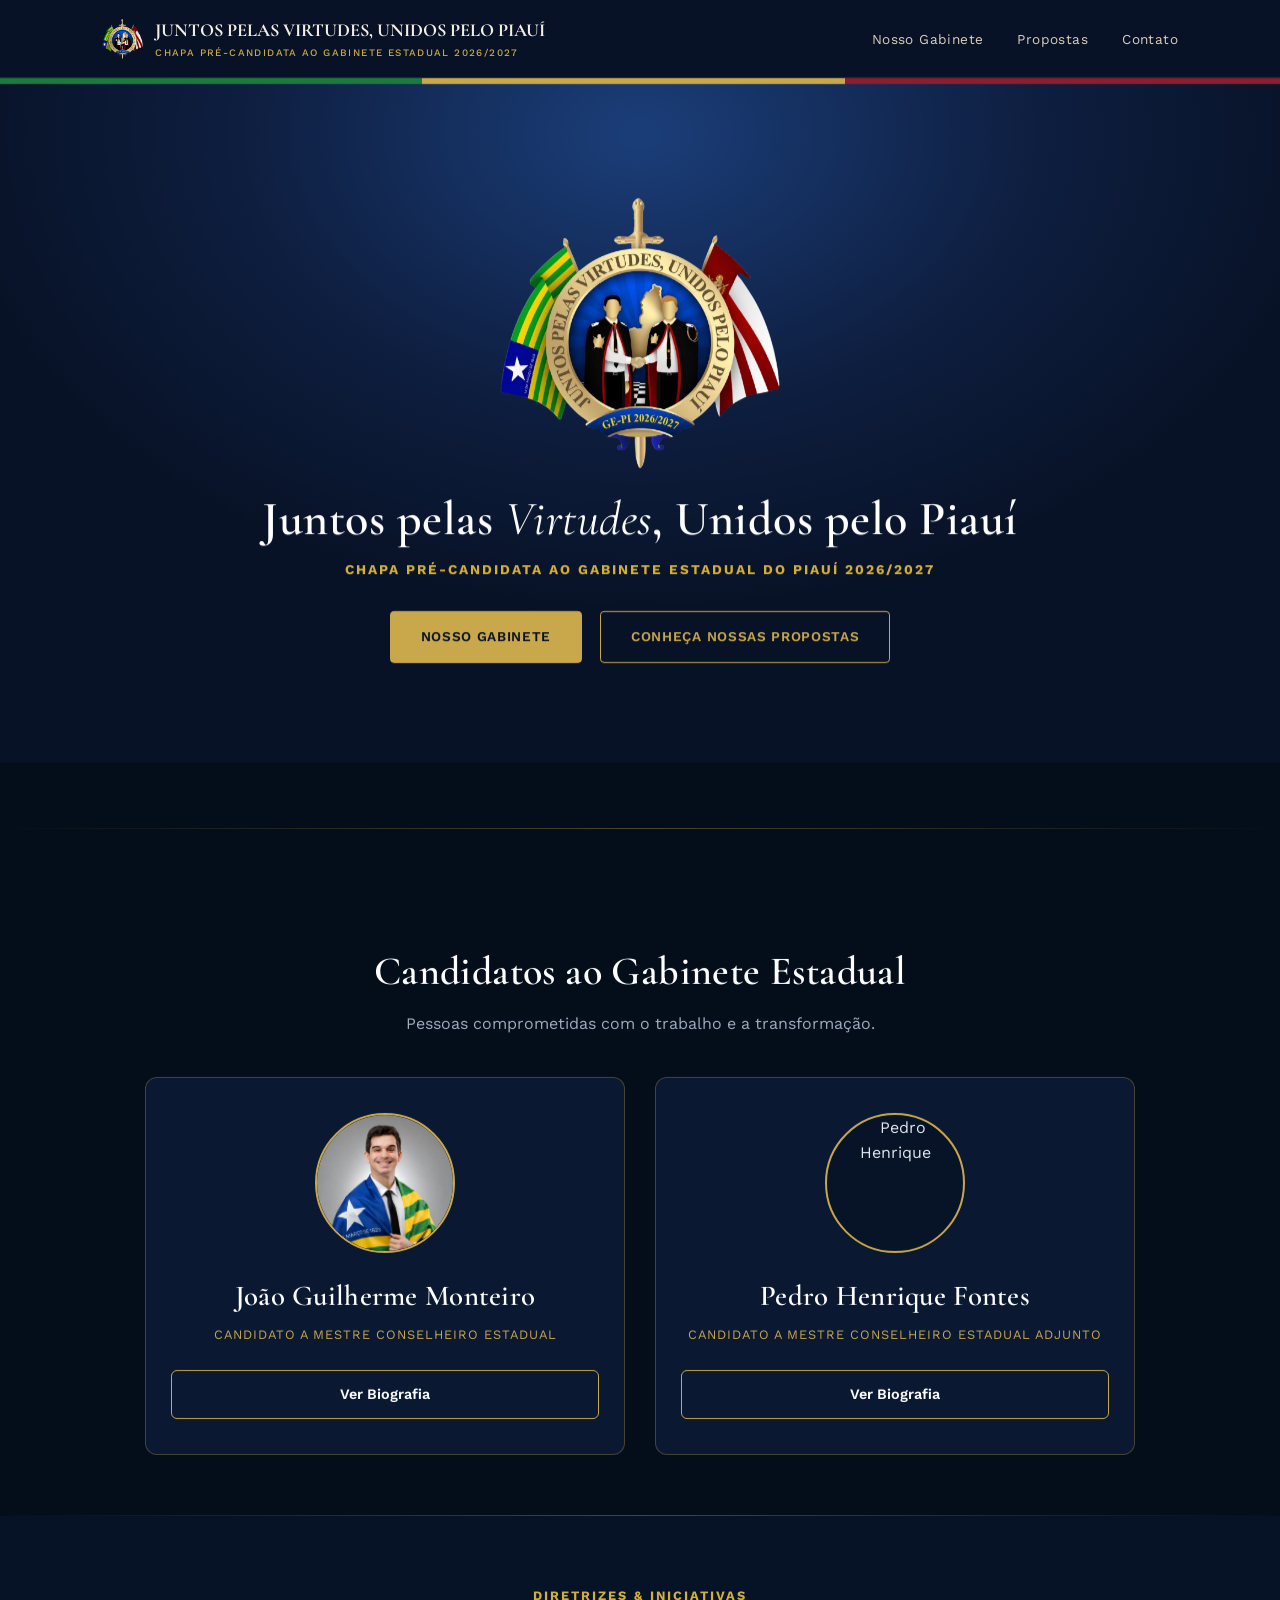
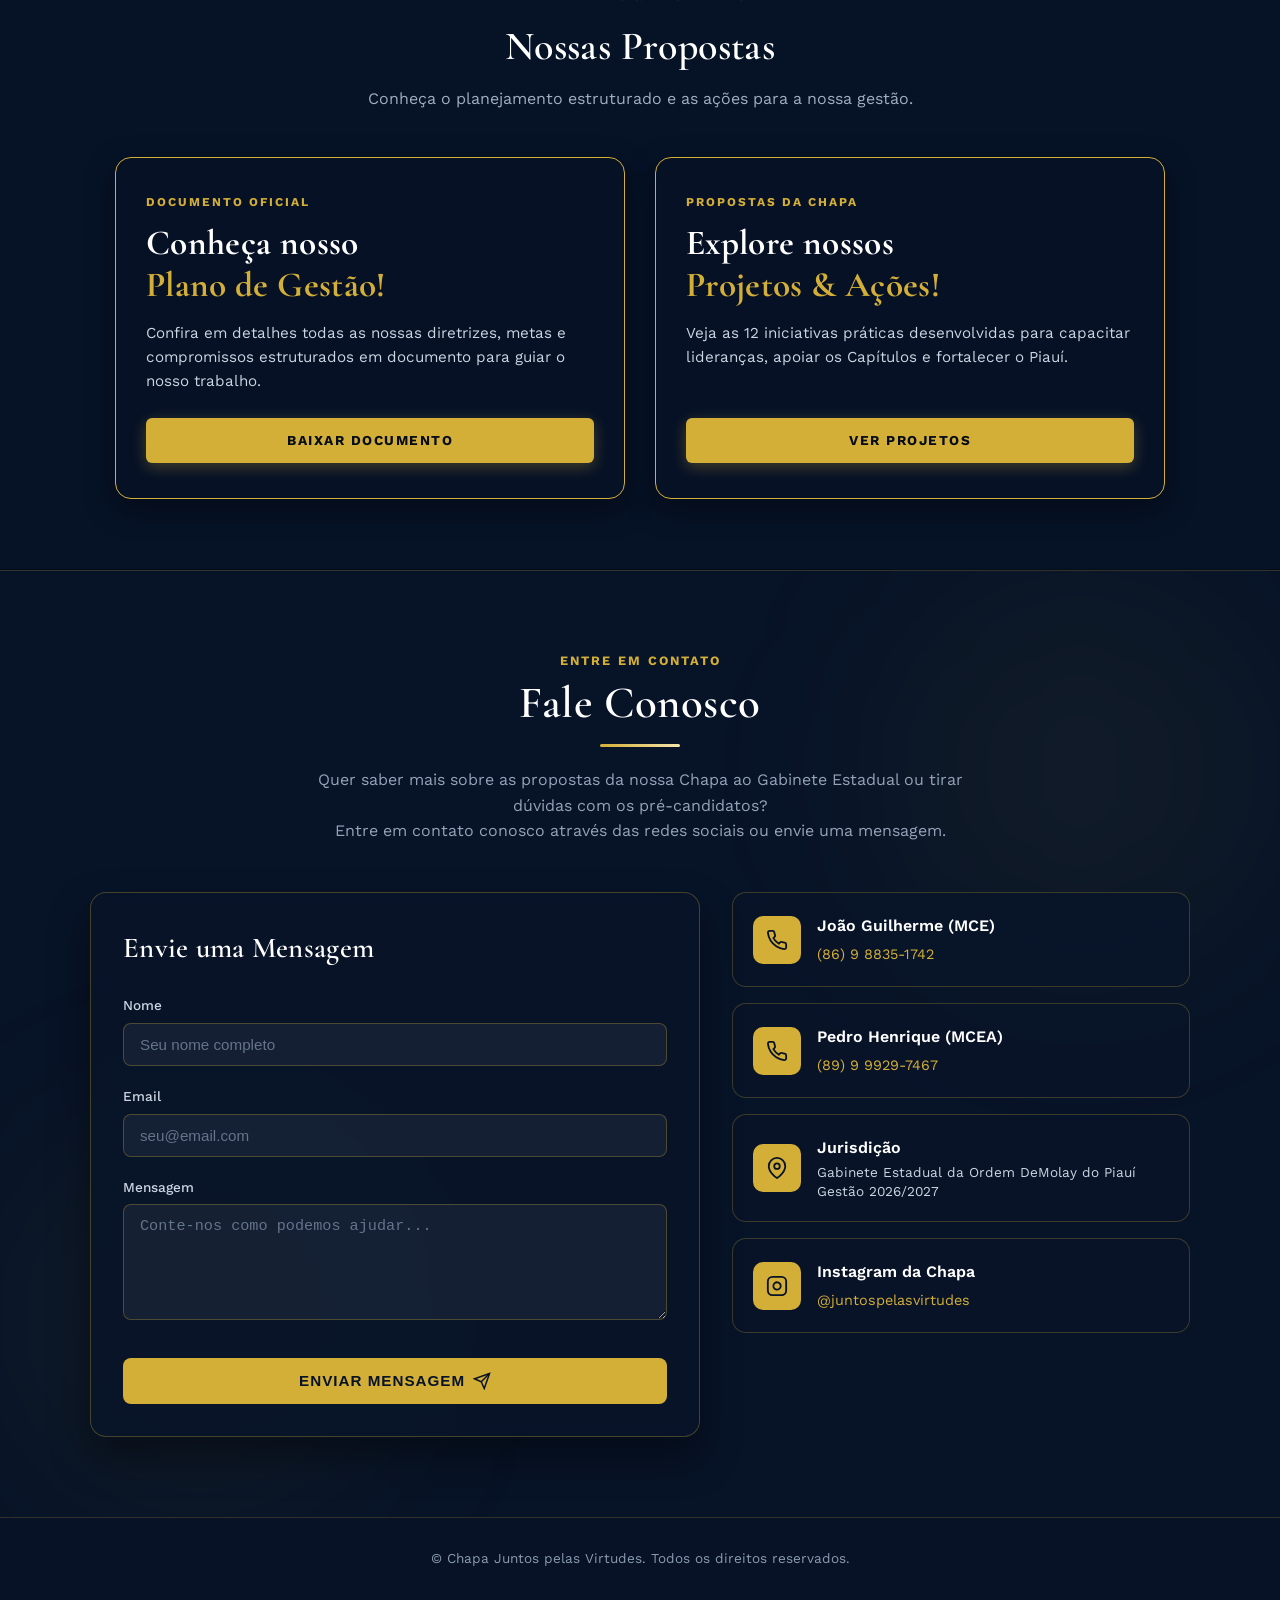
==== commit 7b96ac54: "Corrige sensor de movimento e exibiçoes no mobile e subpaginas" ====
--- a/index.html
+++ b/index.html
@@ -728,4 +728,9 @@
   <!-- Script JS Principal -->
   <script src="js/main.js"></script>
 </body>
+</html>
+
+<!-- SCRIPT JS PRINCIPAL (Necessário em TODAS as páginas) -->
+  <script src="js/main.js"></script>
+</body>
 </html>
--- a/css/style.css
+++ b/css/style.css
@@ -97,6 +97,177 @@
 
 .divisor-brasao svg { width: 28px; height: 28px; flex-shrink: 0; }
 
+/* ==========================================================================
+   1. BASE RESPONSIVA & ROLAGEM SUAVE
+   ========================================================================== */
+html {
+  scroll-behavior: smooth;
+  scroll-padding-top: 85px; /* Offset para o menu fixo do PC */
+  overflow-x: clip;         /* Evita rolagem lateral sem quebrar a animação no mobile */
+}
+
+body {
+  margin: 0;
+  padding: 0;
+  background-color: #040d1a;
+  color: #e2e8f0;
+  overflow-x: clip;
+}
+
+/* Imagens responsivas que nunca estouram a tela */
+img {
+  max-width: 100%;
+  height: auto;
+  display: block;
+}
+
+/* ==========================================================================
+   2. TIPOGRAFIA FLUIDA (PC & MOBILE)
+   ========================================================================== */
+/* clamp(tamanho-mínimo, tamanho-ideal, tamanho-máximo) */
+.titulo-principal {
+  font-family: 'Cormorant Garamond', serif;
+  font-size: clamp(2.1rem, 5vw, 3.2rem) !important;
+  line-height: 1.2;
+}
+
+.titulo-secao {
+  font-family: 'Cormorant Garamond', serif;
+  font-size: clamp(1.8rem, 4vw, 2.8rem) !important;
+}
+
+.texto-projeto, .bio-membro {
+  font-size: clamp(0.9rem, 1.5vw, 1rem);
+  text-align: justify;
+}
+
+/* ==========================================================================
+   3. BOTÕES E TOUCH TARGETS (AMIGÁVEL PARA DEDOS E MOUSE)
+   ========================================================================== */
+.btn, .btn-destaque, .btn-suave, .btn-perfil {
+  min-height: 44px; /* Tamanho mínimo recomendado para toque no celular */
+  display: inline-flex;
+  align-items: center;
+  justify-content: center;
+  padding: 12px 24px;
+  border-radius: 6px;
+  text-decoration: none;
+  font-weight: 600;
+  transition: all 0.3s ease;
+}
+
+/* Efeito Hover Ativo APENAS em telas com Mouse (PC) */
+@media (hover: hover) {
+  .btn-destaque:hover {
+    transform: translateY(-2px);
+    box-shadow: 0 6px 20px rgba(212, 175, 55, 0.3);
+  }
+  
+  .card-membro:hover {
+    transform: translateY(-5px);
+    border-color: rgba(212, 175, 55, 0.7);
+  }
+}
+
+/* ==========================================================================
+   4. BREAKPOINT MOBILE (ATÉ 768px)
+   ========================================================================== */
+@media (max-width: 768px) {
+  html {
+    scroll-padding-top: 70px; /* Offset ajustado para a barra menor no mobile */
+  }
+
+  section {
+    padding: 45px 16px !important;
+  }
+
+  /* Ajuste de Emblema e Margens no Celular */
+  .emblema-chapa {
+    max-width: 210px !important;
+    margin-bottom: 10px !important;
+  }
+
+  /* Botões empilhados no celular para facilitar o clique */
+  .botoes-acao {
+    display: flex;
+    flex-direction: column;
+    gap: 12px;
+    width: 100%;
+    max-width: 300px;
+    margin: 0 auto;
+  }
+
+  .botoes-acao .btn {
+    width: 100%;
+  }
+
+  /* Cards de Diretores empilhados */
+  .container-membros {
+    flex-direction: column;
+    align-items: center;
+  }
+
+  .card-membro {
+    width: 100%;
+  }
+
+  /* Projetos e Propostas em Coluna Única */
+  .linha-projeto, 
+  .linha-projeto.invertida {
+    flex-direction: column !important;
+    gap: 16px !important;
+  }
+
+  .bloco-conteudo {
+    padding: 20px !important;
+  }
+}
+
+/* ==========================================================================
+   ANIMAÇÃO DE ENTRADA SUAVE (COMPATÍVEL COM CELULAR)
+   ========================================================================== */
+html, body {
+  overflow-x: clip; /* Evita que a rolagem do celular trave o sensor */
+  max-width: 100vw;
+}
+
+/* Estado Inicial (Escondido) */
+.reveal {
+  opacity: 0;
+  transform: translateY(20px);
+  transition: opacity 0.5s cubic-bezier(0.16, 1, 0.3, 1), 
+              transform 0.5s cubic-bezier(0.16, 1, 0.3, 1);
+  will-change: opacity, transform;
+}
+
+/* Estado Visível (Quando entra na tela) */
+.reveal.is-visible,
+.reveal.visivel {
+  opacity: 1 !important;
+  transform: translateY(0) !important;
+}
+
+/* Efeito ao tocar/passar o mouse nos cards de comendas */
+.card-comenda, .bloco-conteudo, .card-membro {
+  transition: transform 0.3s ease, border-color 0.3s ease, box-shadow 0.3s ease;
+}
+
+/* No PC (Mouse) */
+@media (hover: hover) {
+  .card-comenda:hover, .bloco-conteudo:hover {
+    transform: translateY(-4px);
+    border-color: rgba(212, 175, 55, 0.8);
+    box-shadow: 0 8px 25px rgba(212, 175, 55, 0.15);
+  }
+}
+
+/* No Celular (Toque do dedo) */
+@media (hover: none) {
+  .card-comenda:active, .bloco-conteudo:active {
+    transform: scale(0.98);
+    border-color: #d4af37;
+  }
+}
 
 /* ==========================================================================
    2. CABEÇALHO E NAVEGAÇÃO
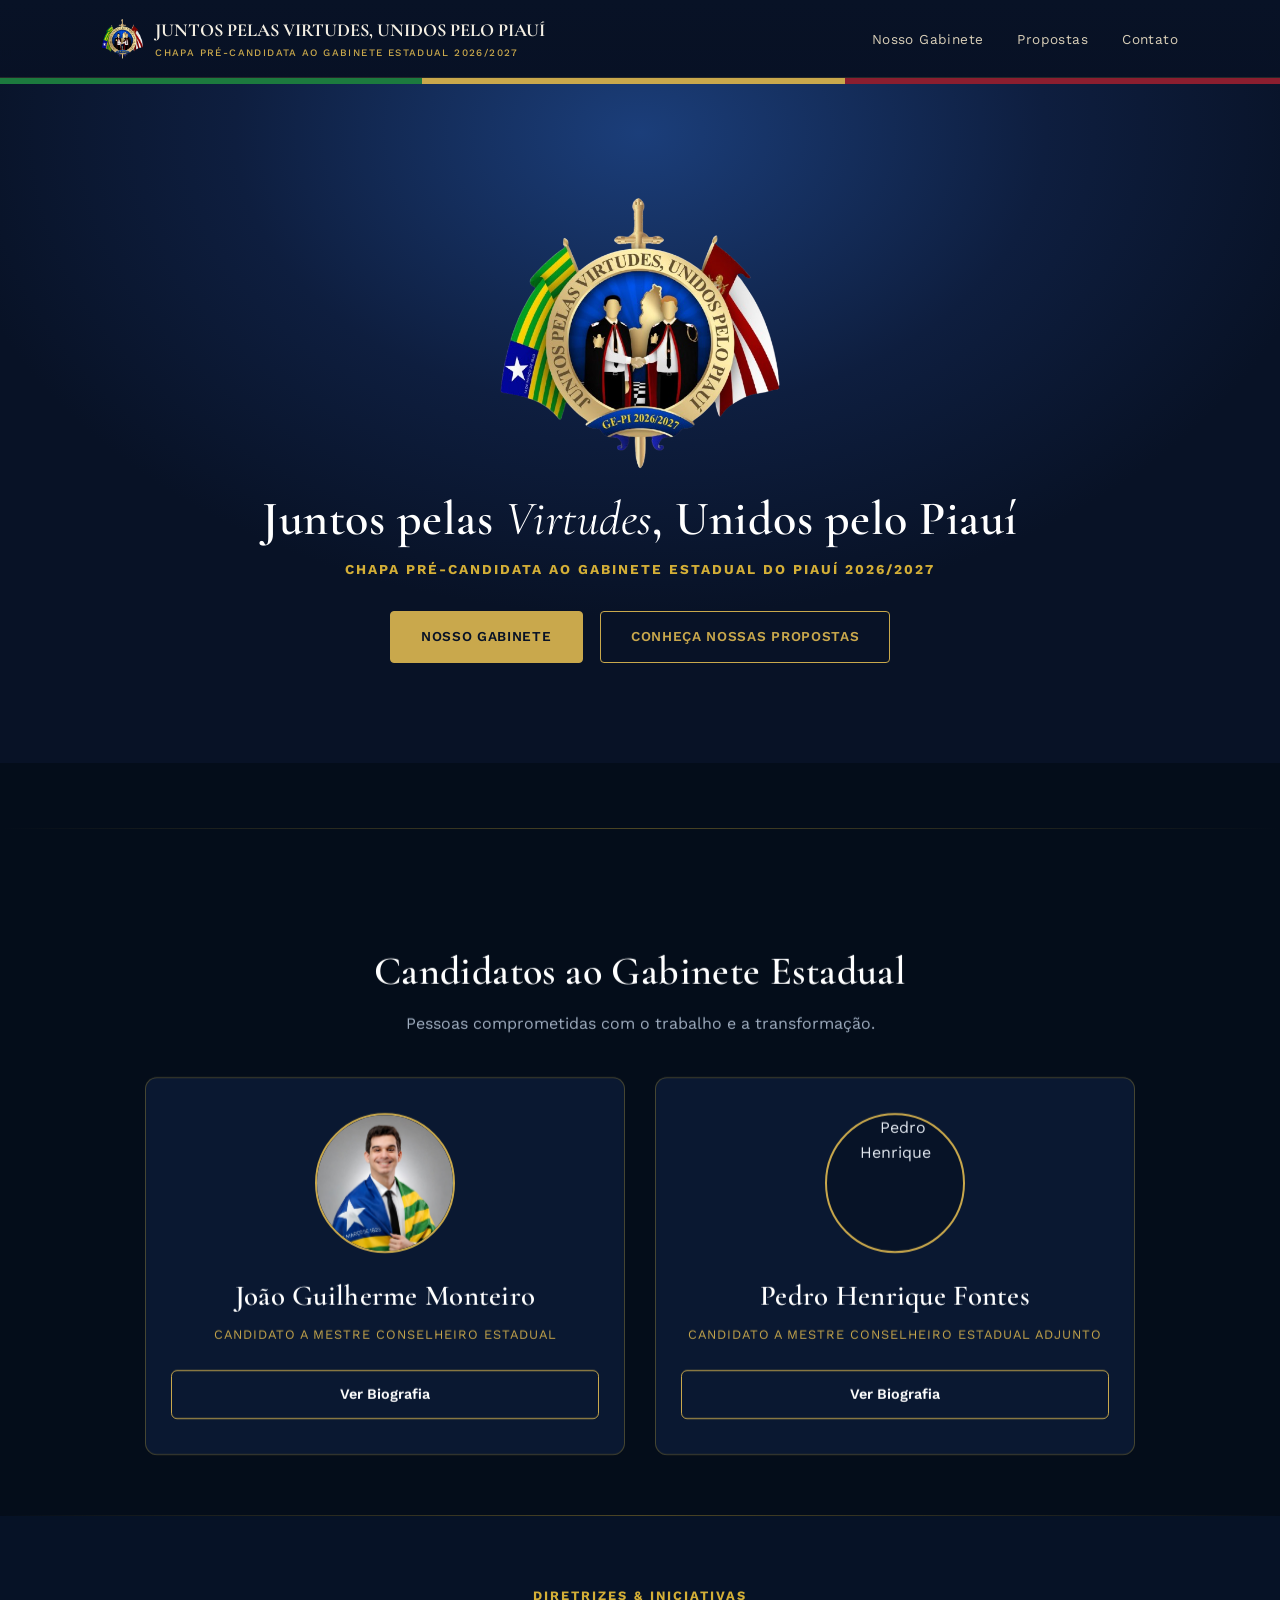
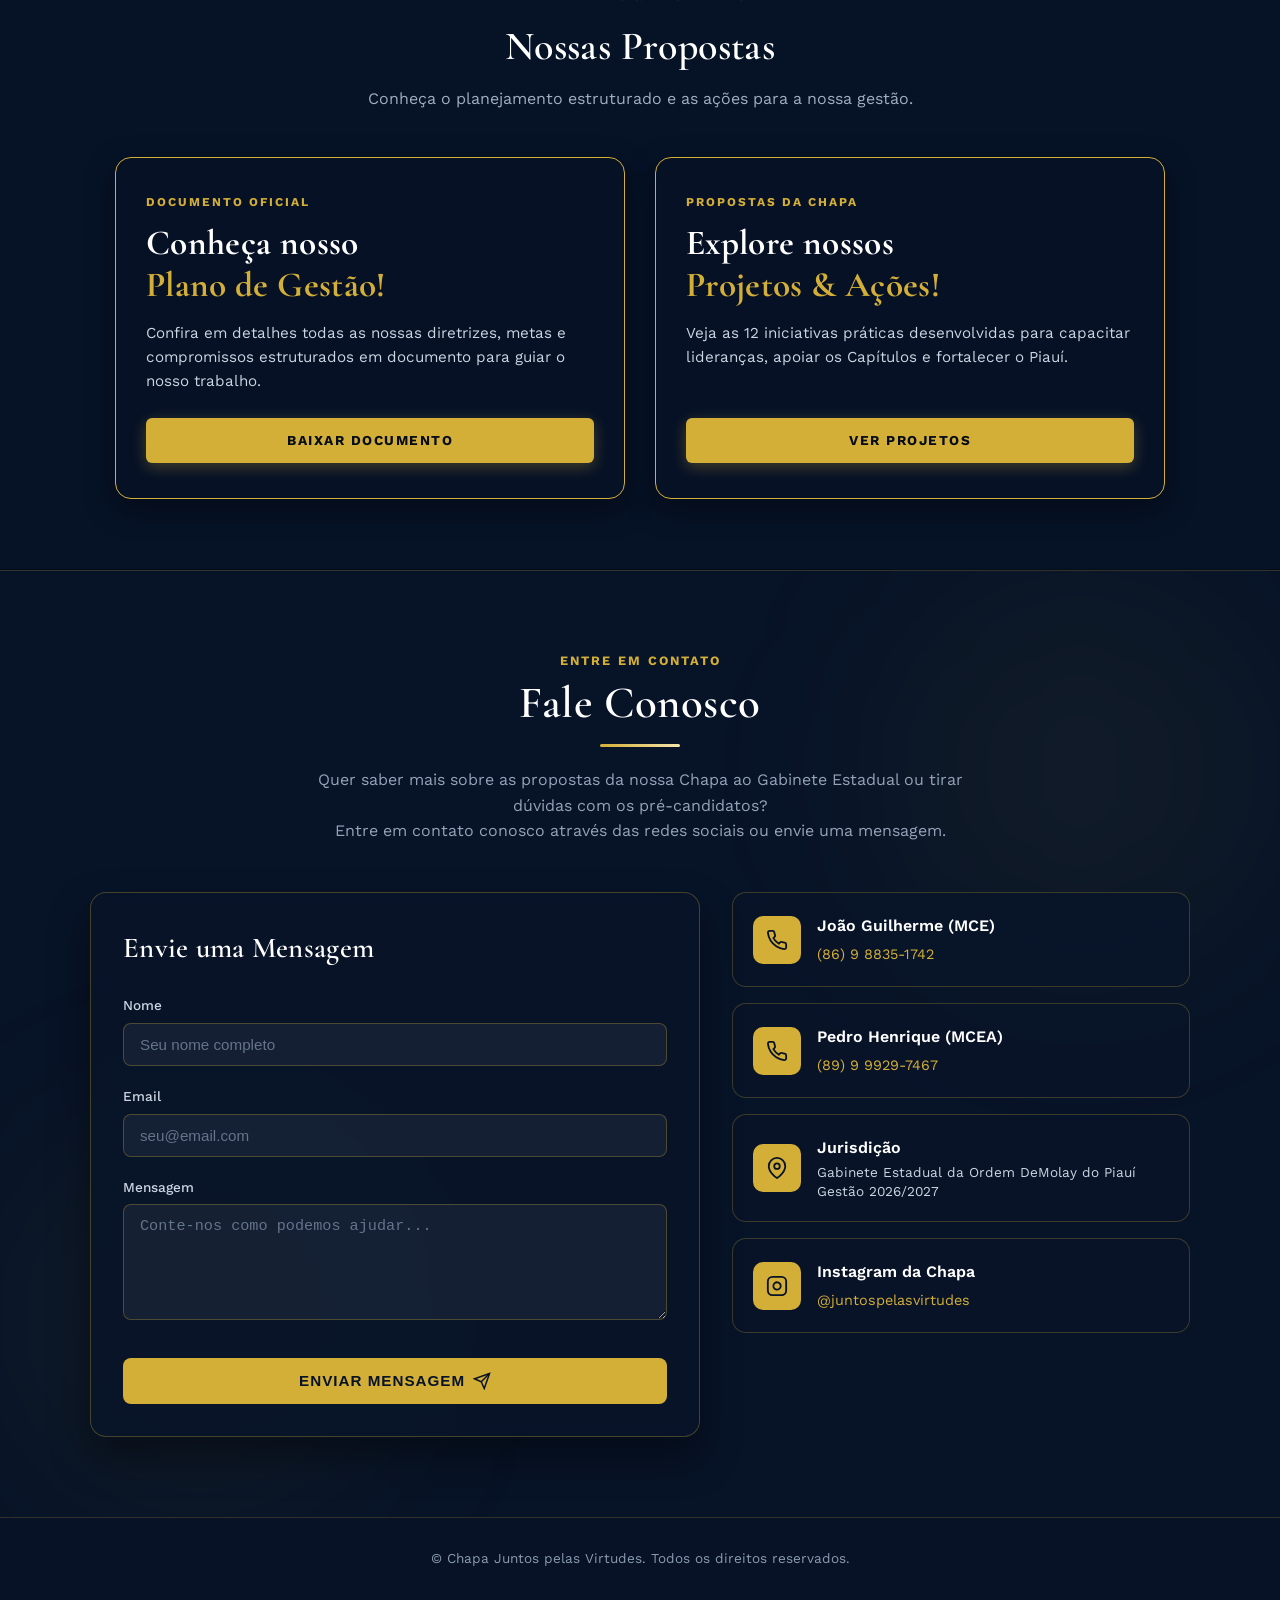
==== commit 55c813fb: "Adiciona efeitos de movimento e brilho nos cards" ====
--- a/index.html
+++ b/index.html
@@ -161,7 +161,7 @@
   <!-- ==========================================================================
      SEÇÃO 1: GABINETE ESTADUAL (CANDIDATOS)
      ========================================================================== -->
-  <section id="diretoria" class="diretoria reveal" style="padding: 60px 0;">
+<section id="diretoria" class="diretoria reveal" style="padding: 60px 0;">
   <div class="caixa" style="max-width: 1100px; margin: 0 auto; padding: 0 20px;">
     
     <div style="text-align: center; margin-bottom: 40px;">
@@ -172,7 +172,10 @@
     <div style="display: flex; justify-content: center; gap: 30px; flex-wrap: wrap;">
       
       <!-- CARTÃO 1: JOÃO GUILHERME -->
-      <div style="background: rgba(13, 31, 61, 0.7); border: 1px solid rgba(212, 175, 55, 0.3); border-radius: 12px; padding: 35px 25px; text-align: center; flex: 1; min-width: 300px; max-width: 480px; display: flex; flex-direction: column; justify-content: space-between;">
+      <div 
+        onmouseover="this.style.transform='translateY(-6px)'; this.style.borderColor='#ffe066'; this.style.boxShadow='0 12px 30px rgba(212, 175, 55, 0.35)';" 
+        onmouseout="this.style.transform='translateY(0)'; this.style.borderColor='rgba(212, 175, 55, 0.3)'; this.style.boxShadow='none';"
+        style="background: rgba(13, 31, 61, 0.7); border: 1px solid rgba(212, 175, 55, 0.3); border-radius: 12px; padding: 35px 25px; text-align: center; flex: 1; min-width: 300px; max-width: 480px; display: flex; flex-direction: column; justify-content: space-between; transition: all 0.3s ease; cursor: pointer;">
         <div>
           <div style="width: 140px; height: 140px; min-width: 140px; min-height: 140px; aspect-ratio: 1 / 1; margin: 0 auto 20px; border-radius: 50%; border: 2px solid var(--dourado, #d4af37); overflow: hidden; background: #071327; flex-shrink: 0;">
             <img 
@@ -184,13 +187,20 @@
           <h3 style="font-family: 'Cormorant Garamond', serif; font-size: 1.8rem; color: #ffffff; margin-bottom: 6px;">João Guilherme Monteiro</h3>
           <span style="display: block; color: var(--dourado, #d4af37); font-size: 0.8rem; text-transform: uppercase; letter-spacing: 1px; margin-bottom: 25px;">CANDIDATO A MESTRE CONSELHEIRO ESTADUAL</span>
         </div>
-        <a href="joaomce.html" style="display: block; width: 100%; padding: 12px; border: 1px solid var(--dourado, #d4af37); color: #ffffff; text-decoration: none; border-radius: 6px; font-weight: 600; font-size: 0.9rem; transition: background 0.3s;">
+        <a 
+          href="joaomce.html" 
+          onmouseover="this.style.background='var(--dourado, #d4af37)'; this.style.color='#060d19'; this.style.boxShadow='0 4px 15px rgba(212, 175, 55, 0.4)';" 
+          onmouseout="this.style.background='transparent'; this.style.color='#ffffff'; this.style.boxShadow='none';"
+          style="display: block; width: 100%; padding: 12px; border: 1px solid var(--dourado, #d4af37); color: #ffffff; text-decoration: none; border-radius: 6px; font-weight: 600; font-size: 0.9rem; transition: all 0.3s ease; box-sizing: border-box;">
           Ver Biografia
         </a>
       </div>
 
       <!-- CARTÃO 2: PEDRO HENRIQUE -->
-      <div style="background: rgba(13, 31, 61, 0.7); border: 1px solid rgba(212, 175, 55, 0.3); border-radius: 12px; padding: 35px 25px; text-align: center; flex: 1; min-width: 300px; max-width: 480px; display: flex; flex-direction: column; justify-content: space-between;">
+      <div 
+        onmouseover="this.style.transform='translateY(-6px)'; this.style.borderColor='#ffe066'; this.style.boxShadow='0 12px 30px rgba(212, 175, 55, 0.35)';" 
+        onmouseout="this.style.transform='translateY(0)'; this.style.borderColor='rgba(212, 175, 55, 0.3)'; this.style.boxShadow='none';"
+        style="background: rgba(13, 31, 61, 0.7); border: 1px solid rgba(212, 175, 55, 0.3); border-radius: 12px; padding: 35px 25px; text-align: center; flex: 1; min-width: 300px; max-width: 480px; display: flex; flex-direction: column; justify-content: space-between; transition: all 0.3s ease; cursor: pointer;">
         <div>
           <div style="width: 140px; height: 140px; min-width: 140px; min-height: 140px; aspect-ratio: 1 / 1; margin: 0 auto 20px; border-radius: 50%; border: 2px solid var(--dourado, #d4af37); overflow: hidden; background: #071327; flex-shrink: 0;">
             <img 
@@ -202,7 +212,11 @@
           <h3 style="font-family: 'Cormorant Garamond', serif; font-size: 1.8rem; color: #ffffff; margin-bottom: 6px;">Pedro Henrique Fontes</h3>
           <span style="display: block; color: var(--dourado, #d4af37); font-size: 0.8rem; text-transform: uppercase; letter-spacing: 1px; margin-bottom: 25px;">CANDIDATO A MESTRE CONSELHEIRO ESTADUAL ADJUNTO</span>
         </div>
-        <a href="pedromcea.html" style="display: block; width: 100%; padding: 12px; border: 1px solid var(--dourado, #d4af37); color: #ffffff; text-decoration: none; border-radius: 6px; font-weight: 600; font-size: 0.9rem; transition: background 0.3s;">
+        <a 
+          href="pedromcea.html" 
+          onmouseover="this.style.background='var(--dourado, #d4af37)'; this.style.color='#060d19'; this.style.boxShadow='0 4px 15px rgba(212, 175, 55, 0.4)';" 
+          onmouseout="this.style.background='transparent'; this.style.color='#ffffff'; this.style.boxShadow='none';"
+          style="display: block; width: 100%; padding: 12px; border: 1px solid var(--dourado, #d4af37); color: #ffffff; text-decoration: none; border-radius: 6px; font-weight: 600; font-size: 0.9rem; transition: all 0.3s ease; box-sizing: border-box;">
           Ver Biografia
         </a>
       </div>
@@ -233,7 +247,10 @@
     <div style="display: grid; grid-template-columns: repeat(auto-fit, minmax(320px, 1fr)); gap: 30px; align-items: stretch;">
       
       <!-- CARD 1: PLANO DE GESTÃO -->
-      <div style="background: rgba(8, 18, 38, 0.85); border: 1.5px solid #d4af37; border-radius: 16px; padding: 35px 30px; box-shadow: 0 10px 30px rgba(0, 0, 0, 0.4); display: flex; flex-direction: column; justify-content: space-between; backdrop-filter: blur(10px); text-align: left;">
+      <div 
+        onmouseover="this.style.transform='translateY(-6px)'; this.style.borderColor='#ffe066'; this.style.boxShadow='0 12px 30px rgba(212, 175, 55, 0.35)';" 
+        onmouseout="this.style.transform='translateY(0)'; this.style.borderColor='#d4af37'; this.style.boxShadow='0 10px 30px rgba(0, 0, 0, 0.4)';"
+        style="background: rgba(8, 18, 38, 0.85); border: 1.5px solid #d4af37; border-radius: 16px; padding: 35px 30px; box-shadow: 0 10px 30px rgba(0, 0, 0, 0.4); display: flex; flex-direction: column; justify-content: space-between; backdrop-filter: blur(10px); text-align: left; transition: all 0.3s ease; cursor: pointer;">
         <div>
           <span style="color: #d4af37; text-transform: uppercase; letter-spacing: 2px; font-size: 0.75rem; font-weight: 700; display: block; margin-bottom: 10px;">
             DOCUMENTO OFICIAL
@@ -254,7 +271,10 @@
       </div>
 
       <!-- CARD 2: NOSSOS PROJETOS -->
-      <div style="background: rgba(8, 18, 38, 0.85); border: 1.5px solid #d4af37; border-radius: 16px; padding: 35px 30px; box-shadow: 0 10px 30px rgba(0, 0, 0, 0.4); display: flex; flex-direction: column; justify-content: space-between; backdrop-filter: blur(10px); text-align: left;">
+      <div 
+        onmouseover="this.style.transform='translateY(-6px)'; this.style.borderColor='#ffe066'; this.style.boxShadow='0 12px 30px rgba(212, 175, 55, 0.35)';" 
+        onmouseout="this.style.transform='translateY(0)'; this.style.borderColor='#d4af37'; this.style.boxShadow='0 10px 30px rgba(0, 0, 0, 0.4)';"
+        style="background: rgba(8, 18, 38, 0.85); border: 1.5px solid #d4af37; border-radius: 16px; padding: 35px 30px; box-shadow: 0 10px 30px rgba(0, 0, 0, 0.4); display: flex; flex-direction: column; justify-content: space-between; backdrop-filter: blur(10px); text-align: left; transition: all 0.3s ease; cursor: pointer;">
         <div>
           <span style="color: #d4af37; text-transform: uppercase; letter-spacing: 2px; font-size: 0.75rem; font-weight: 700; display: block; margin-bottom: 10px;">
             PROPOSTAS DA CHAPA
@@ -277,7 +297,6 @@
     </div>
   </div>
 </section>
-
 <!-- ==========================================================================
      SEÇÃO DE CONTATO (HTML + CSS + JS INTEGRADO)
      ========================================================================== -->
--- a/css/style.css
+++ b/css/style.css
@@ -1396,4 +1396,100 @@
   .grid-curriculo {
     grid-template-columns: 1fr !important; /* 1 medalha por linha em telas muito pequenas */
   }
+}
+
+/* ==========================================================================
+   MOVIMENTO E INTERAÇÃO PARA TODOS OS BOTÕES
+   ========================================================================== */
+
+/* Transição suave universal para qualquer botão */
+.btn, 
+.btn-destaque, 
+.btn-suave, 
+.btn-perfil, 
+.botoes-acao a, 
+#botao-menu-mobile {
+  transition: transform 0.3s cubic-bezier(0.16, 1, 0.3, 1), 
+              box-shadow 0.3s cubic-bezier(0.16, 1, 0.3, 1), 
+              background-color 0.3s ease, 
+              border-color 0.3s ease !important;
+  will-change: transform, box-shadow;
+  cursor: pointer;
+}
+
+/* NO COMPUTADOR (Ao passar o mouse) */
+@media (hover: hover) {
+  .btn:hover, 
+  .btn-destaque:hover, 
+  .btn-suave:hover, 
+  .btn-perfil:hover, 
+  .botoes-acao a:hover {
+    transform: translateY(-4px) scale(1.02) !important;
+    box-shadow: 0 10px 25px rgba(212, 175, 55, 0.35) !important;
+  }
+
+  #botao-menu-mobile:hover {
+    transform: scale(1.1) !important;
+  }
+}
+
+/* NO CELULAR (Ao tocar no botão com o dedo) */
+@media (hover: none) {
+  .btn:active, 
+  .btn-destaque:active, 
+  .btn-suave:active, 
+  .btn-perfil:active, 
+  .botoes-acao a:active,
+  #botao-menu-mobile:active {
+    transform: scale(0.94) !important;
+    box-shadow: 0 2px 8px rgba(0, 0, 0, 0.5) !important;
+  }
+}
+
+/* ==========================================================================
+   MOVIMENTO E INTERAÇÃO PARA TODOS OS BOTÕES
+   ========================================================================== */
+
+/* Transição suave universal para qualquer botão */
+.btn, 
+.btn-destaque, 
+.btn-suave, 
+.btn-perfil, 
+.botoes-acao a, 
+#botao-menu-mobile {
+  transition: transform 0.3s cubic-bezier(0.16, 1, 0.3, 1), 
+              box-shadow 0.3s cubic-bezier(0.16, 1, 0.3, 1), 
+              background-color 0.3s ease, 
+              border-color 0.3s ease !important;
+  will-change: transform, box-shadow;
+  cursor: pointer;
+}
+
+/* NO COMPUTADOR (Ao passar o mouse) */
+@media (hover: hover) {
+  .btn:hover, 
+  .btn-destaque:hover, 
+  .btn-suave:hover, 
+  .btn-perfil:hover, 
+  .botoes-acao a:hover {
+    transform: translateY(-4px) scale(1.02) !important;
+    box-shadow: 0 10px 25px rgba(212, 175, 55, 0.35) !important;
+  }
+
+  #botao-menu-mobile:hover {
+    transform: scale(1.1) !important;
+  }
+}
+
+/* NO CELULAR (Ao tocar no botão com o dedo) */
+@media (hover: none) {
+  .btn:active, 
+  .btn-destaque:active, 
+  .btn-suave:active, 
+  .btn-perfil:active, 
+  .botoes-acao a:active,
+  #botao-menu-mobile:active {
+    transform: scale(0.94) !important;
+    box-shadow: 0 2px 8px rgba(0, 0, 0, 0.5) !important;
+  }
 }
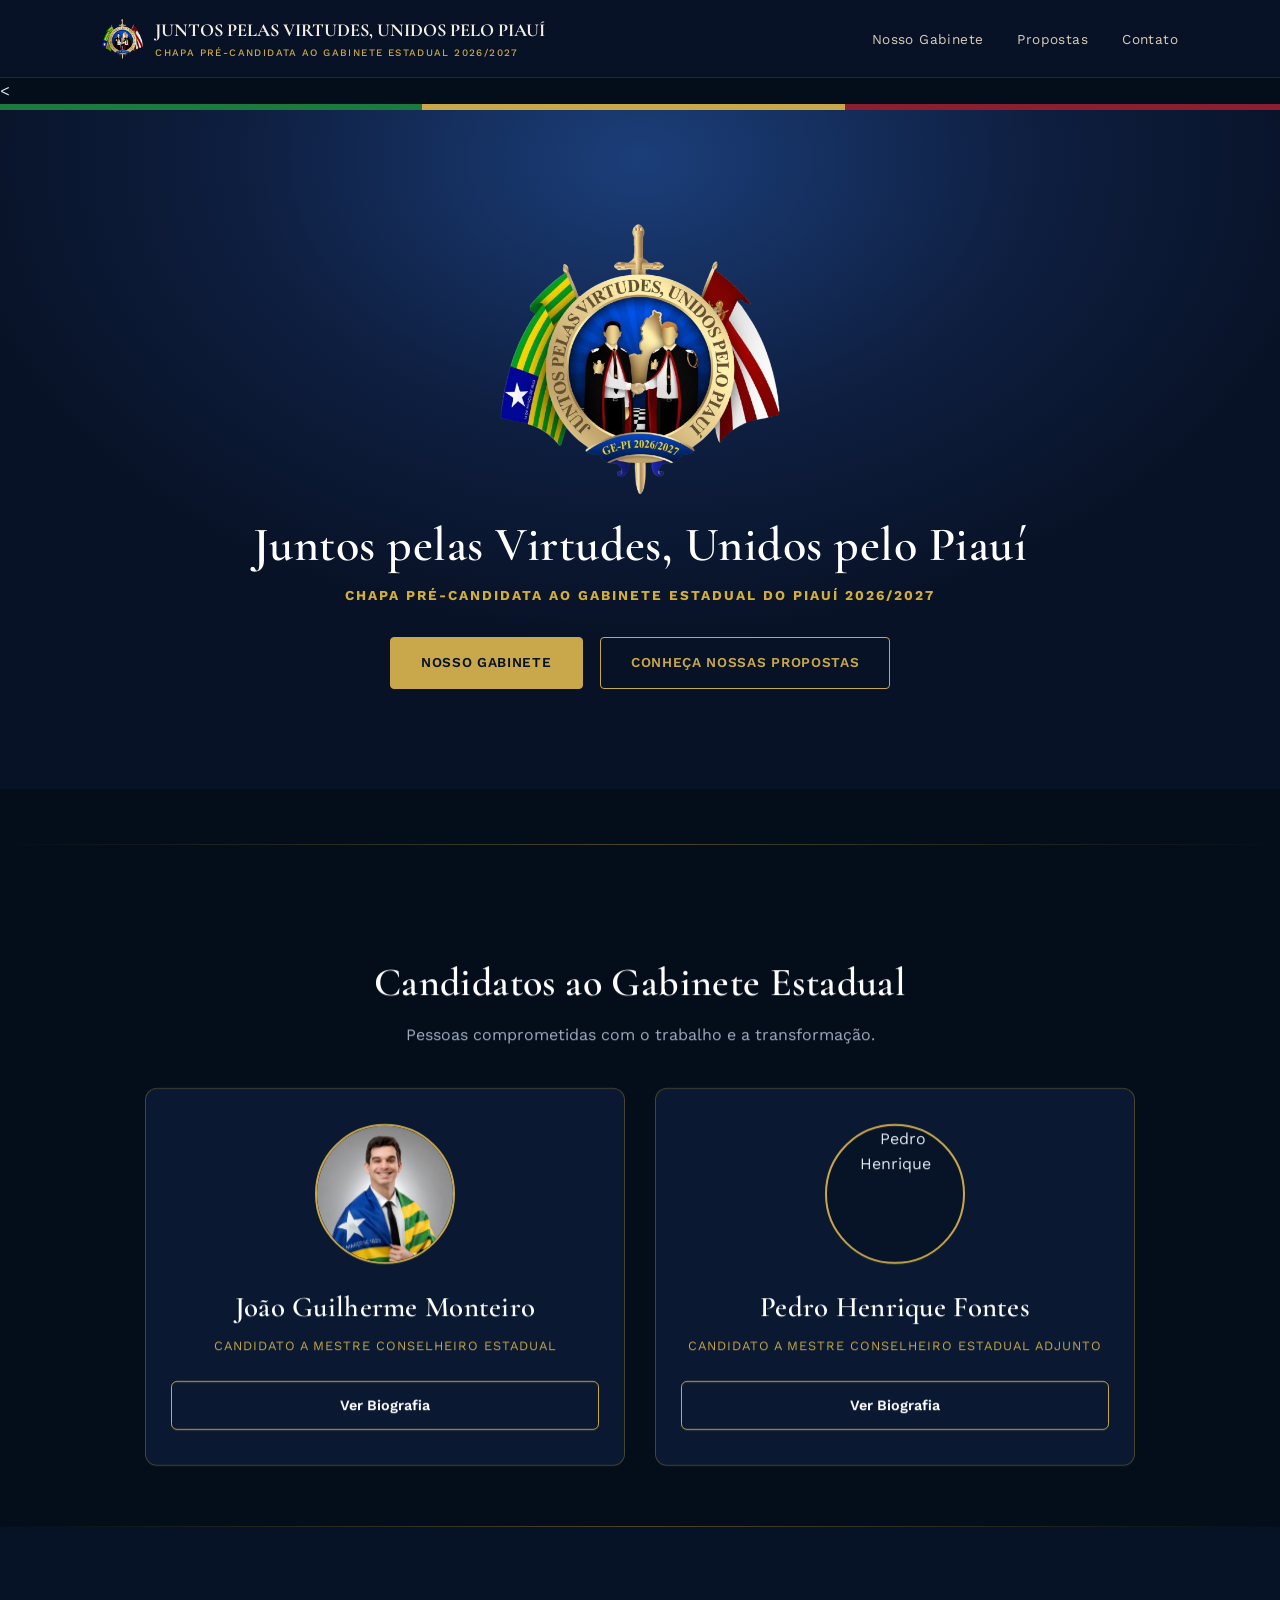
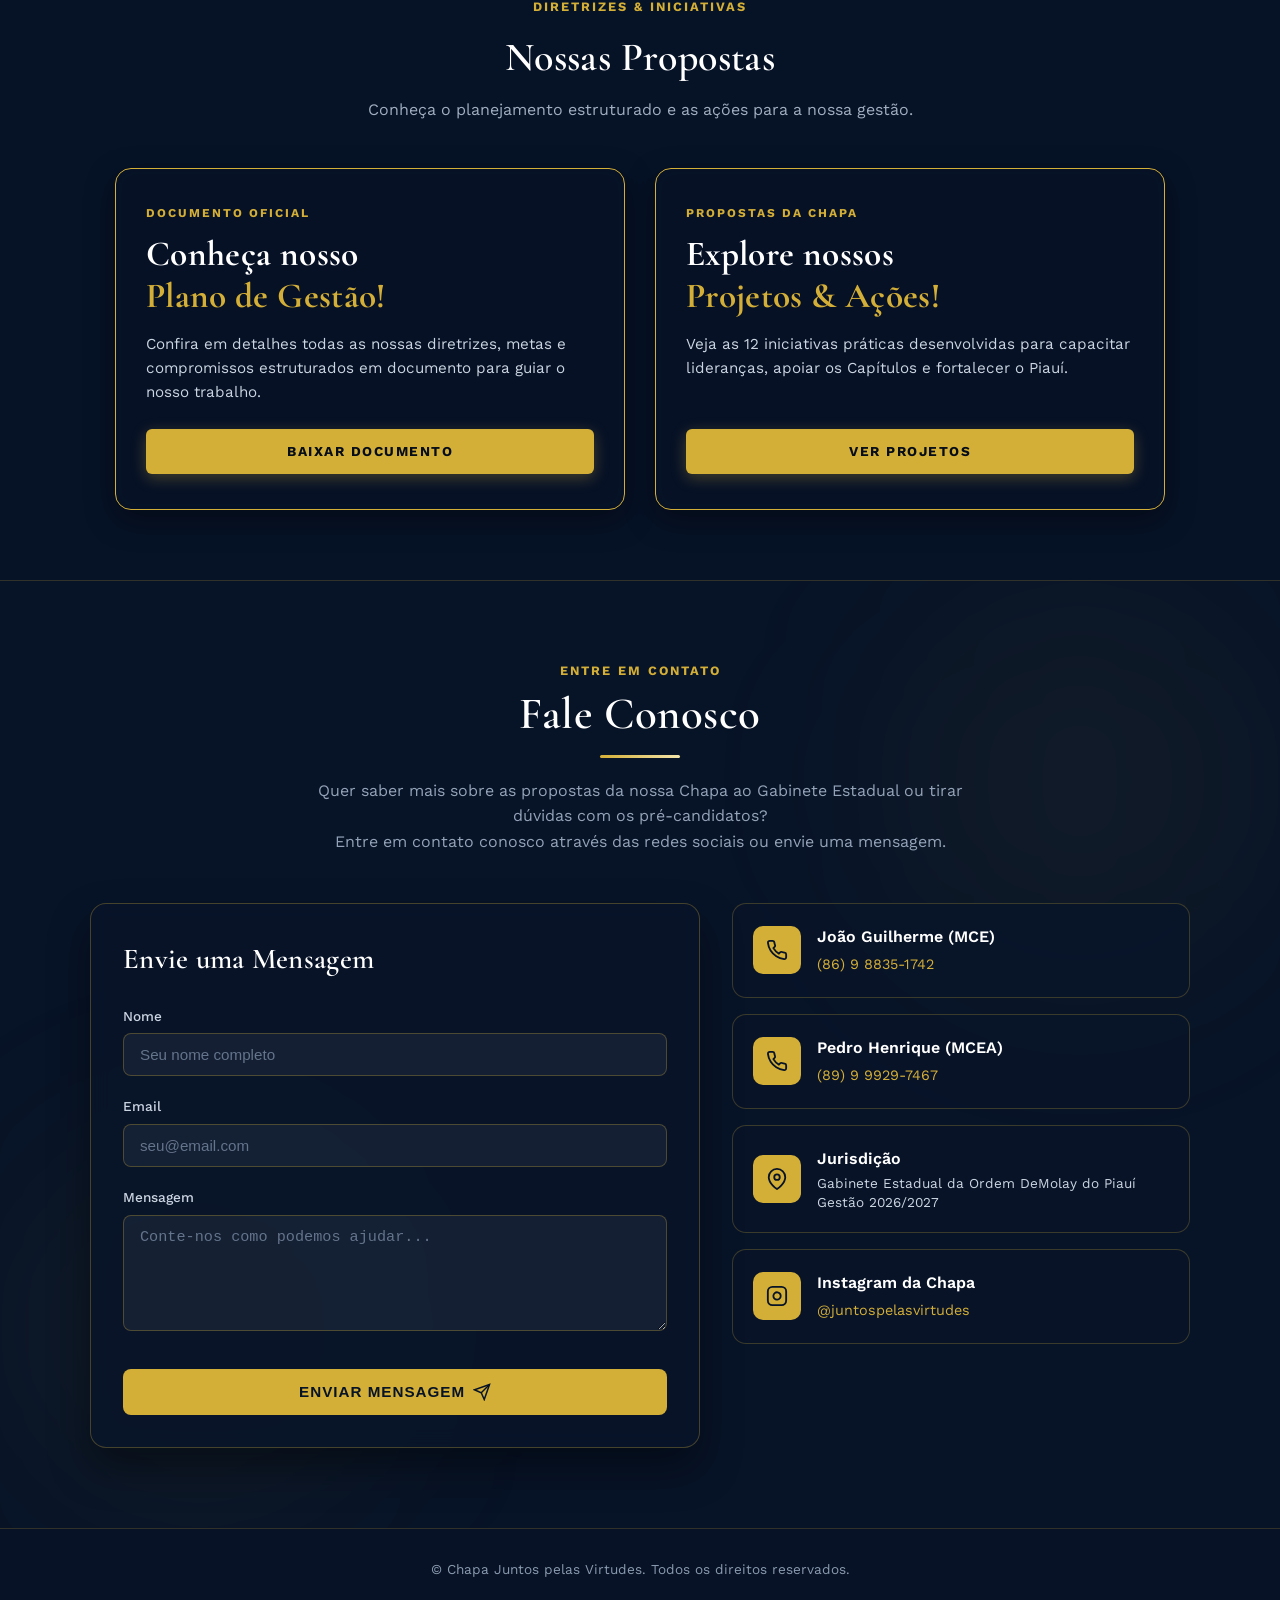
==== commit 94227112: "Tirando o italico da palavra virtudes" ====
--- a/index.html
+++ b/index.html
@@ -124,7 +124,7 @@
     </div>
   </header>
   
-<!-- ==========================================================================
+<<!-- ==========================================================================
      SEÇÃO HERO / CAPA
      ========================================================================== -->
 <section class="capa reveal">
@@ -136,9 +136,9 @@
       <img src="assets/images/Material Gráfico/emblemasemfundo.png" alt="Emblema Chapa Juntos pelas Virtudes" class="emblema-chapa" style="display: block; margin: 0 auto; max-width: 280px; height: auto;">
     </div>
 
-    <!-- TÍTULO PRINCIPAL (SEM O AMARELO EM VIRTUDES) -->
+    <!-- TÍTULO PRINCIPAL -->
     <h1 style="font-family: 'Cormorant Garamond', serif; font-size: 3rem; color: #ffffff; line-height: 1.25; margin: 0 auto 10px auto; max-width: 850px; font-weight: 600;">
-      Juntos pelas <em style="color: #ffffff; font-style: italic; font-weight: 400;">Virtudes</em>, Unidos pelo Piauí
+      Juntos pelas Virtudes, Unidos pelo Piauí
     </h1>
 
     <!-- SUBTÍTULO -->
--- a/css/style.css
+++ b/css/style.css
@@ -1399,10 +1399,10 @@
 }
 
 /* ==========================================================================
-   MOVIMENTO E INTERAÇÃO PARA TODOS OS BOTÕES
-   ========================================================================== */
-
-/* Transição suave universal para qualquer botão */
+   INTERAÇÕES E MOVIMENTOS (BOTÕES & EMBLEMAS)
+   ========================================================================== */
+
+/* 1. TRANSIÇÃO UNIVERSAL PARA BOTÕES */
 .btn, 
 .btn-destaque, 
 .btn-suave, 
@@ -1417,8 +1417,30 @@
   cursor: pointer;
 }
 
-/* NO COMPUTADOR (Ao passar o mouse) */
+/* 2. ESTRUTURA E TRANSIÇÃO DOS EMBLEMAS */
+.bloco-emblema {
+  flex: 0 0 140px;
+  min-height: 110px;
+  display: flex;
+  justify-content: center;
+  align-items: center;
+}
+
+.bloco-emblema img {
+  width: 110px;
+  height: 110px;
+  object-fit: contain;
+  display: block;
+  cursor: pointer;
+  transition: transform 0.3s ease, filter 0.3s ease !important;
+  will-change: transform, filter;
+}
+
+/* ==========================================================================
+   COMPORTAMENTO NO COMPUTADOR (HOVER)
+   ========================================================================== */
 @media (hover: hover) {
+  /* Efeito nos botões ao passar o mouse */
   .btn:hover, 
   .btn-destaque:hover, 
   .btn-suave:hover, 
@@ -1431,10 +1453,21 @@
   #botao-menu-mobile:hover {
     transform: scale(1.1) !important;
   }
-}
-
-/* NO CELULAR (Ao tocar no botão com o dedo) */
+
+  /* Efeito no emblema ao passar o mouse no card ou direto na imagem */
+  .linha-projeto:hover .bloco-emblema img,
+  .bloco-emblema:hover img,
+  .bloco-emblema img:hover {
+    transform: translateY(-6px) scale(1.08) !important;
+    filter: drop-shadow(0 10px 25px rgba(212, 175, 55, 0.7)) !important;
+  }
+}
+
+/* ==========================================================================
+   COMPORTAMENTO NO CELULAR (TOQUE COM O DEDO)
+   ========================================================================== */
 @media (hover: none) {
+  /* Feedback nos botões ao tocar */
   .btn:active, 
   .btn-destaque:active, 
   .btn-suave:active, 
@@ -1444,52 +1477,344 @@
     transform: scale(0.94) !important;
     box-shadow: 0 2px 8px rgba(0, 0, 0, 0.5) !important;
   }
-}
-
-/* ==========================================================================
-   MOVIMENTO E INTERAÇÃO PARA TODOS OS BOTÕES
-   ========================================================================== */
-
-/* Transição suave universal para qualquer botão */
-.btn, 
-.btn-destaque, 
-.btn-suave, 
-.btn-perfil, 
-.botoes-acao a, 
-#botao-menu-mobile {
-  transition: transform 0.3s cubic-bezier(0.16, 1, 0.3, 1), 
-              box-shadow 0.3s cubic-bezier(0.16, 1, 0.3, 1), 
-              background-color 0.3s ease, 
-              border-color 0.3s ease !important;
-  will-change: transform, box-shadow;
+
+  /* Feedback no emblema ao tocar no celular */
+  .bloco-emblema img:active {
+    transform: scale(0.95) !important;
+    filter: drop-shadow(0 4px 12px rgba(212, 175, 55, 0.5)) !important;
+  }
+}
+
+/* FOTO DE PERFIL - BRILHO INTENSO E ELEVAÇÃO */
+    .foto-moldura:hover {
+      transform: scale(1.04);
+      border-color: #ffe066;
+      box-shadow: 0 0 30px rgba(212, 175, 55, 0.75), 0 0 12px rgba(255, 224, 102, 0.6);
+    }
+
+    /* CAIXA DE TEXTO DESCRITIVO */
+    .caixa-texto-perfil:hover {
+      border-color: rgba(212, 175, 55, 0.7);
+      box-shadow: 0 10px 30px rgba(212, 175, 55, 0.25);
+    }
+
+    /* CARDS DE CARGOS - SENSOR TURBINADO */
+    .card-cargo:hover {
+      transform: translateY(-6px) !important;
+      border-color: #ffe066 !important;
+      box-shadow: 0 12px 32px rgba(212, 175, 55, 0.6) !important;
+    }
+
+    /* CARDS DE CONQUISTAS E MEDALHAS - SENSOR TURBINADO */
+    .card-conquista:hover {
+      transform: translateY(-6px) !important;
+      border-color: #ffe066 !important;
+      box-shadow: 0 12px 32px rgba(212, 175, 55, 0.6) !important;
+    }
+
+    .card-conquista:hover img {
+      transform: scale(1.12);
+      filter: drop-shadow(0 6px 16px rgba(212, 175, 55, 0.8));
+    }
+
+    /* FAIXA TRICOLOR DECORATIVA DO TOPO */
+.faixa-tricolor {
+  width: 100%;
+  height: 4px;
+  background: linear-gradient(90deg, #10b981 0%, #10b981 33.33%, #d4af37 33.33%, #d4af37 66.66%, #be123c 66.66%, #be123c 100%);
+  display: block;
+}
+
+/* ESTILOS DE ALINHAMENTO DO PERFIL */
+.container-perfil {
+  display: flex;
+  gap: 40px;
+  align-items: flex-start;
+  flex-wrap: wrap;
+  justify-content: center;
+}
+
+/* BLOCO DA FOTO E BOTÃO */
+.coluna-foto-perfil {
+  display: flex;
+  flex-direction: column;
+  align-items: center;
+  gap: 20px;
+  flex-shrink: 0;
+}
+
+/* CONTAINER DA FOTO DE PERFIL COM SENSOR DE MOVIMENTO */
+.foto-perfil-container {
+  width: 220px;
+  height: 220px;
+  min-width: 220px;
+  min-height: 220px;
+  aspect-ratio: 1 / 1;
+  border-radius: 50%;
+  border: 2px solid #d4af37;
+  overflow: hidden;
+  background: #09152a;
+  box-shadow: 0 4px 20px rgba(0,0,0,0.3);
+  flex-shrink: 0;
   cursor: pointer;
-}
-
-/* NO COMPUTADOR (Ao passar o mouse) */
-@media (hover: hover) {
-  .btn:hover, 
-  .btn-destaque:hover, 
-  .btn-suave:hover, 
-  .btn-perfil:hover, 
-  .botoes-acao a:hover {
-    transform: translateY(-4px) scale(1.02) !important;
-    box-shadow: 0 10px 25px rgba(212, 175, 55, 0.35) !important;
-  }
-
-  #botao-menu-mobile:hover {
-    transform: scale(1.1) !important;
-  }
-}
-
-/* NO CELULAR (Ao tocar no botão com o dedo) */
-@media (hover: none) {
-  .btn:active, 
-  .btn-destaque:active, 
-  .btn-suave:active, 
-  .btn-perfil:active, 
-  .botoes-acao a:active,
-  #botao-menu-mobile:active {
-    transform: scale(0.94) !important;
-    box-shadow: 0 2px 8px rgba(0, 0, 0, 0.5) !important;
+  transition: all 0.3s cubic-bezier(0.16, 1, 0.3, 1) !important;
+}
+
+.foto-perfil-container img {
+  width: 100%;
+  height: 100%;
+  object-fit: cover;
+  object-position: center top;
+  display: block;
+  transition: transform 0.3s ease !important;
+}
+
+/* SENSOR NA FOTO DE PERFIL */
+.coluna-foto-perfil:hover .foto-perfil-container,
+.foto-perfil-container:hover {
+  transform: translateY(-6px) scale(1.03) !important;
+  border-color: #ffe066 !important;
+  box-shadow: 0 12px 30px rgba(212, 175, 55, 0.45) !important;
+}
+
+.coluna-foto-perfil:hover .foto-perfil-container img {
+  transform: scale(1.06);
+}
+
+/* BOTÃO CONTATO */
+.btn-contato-perfil {
+  display: inline-block;
+  padding: 12px 24px;
+  border: 1.5px solid #d4af37;
+  color: #ffffff;
+  background: transparent;
+  text-decoration: none;
+  font-size: 0.85rem;
+  font-weight: 700;
+  letter-spacing: 1.5px;
+  text-transform: uppercase;
+  border-radius: 4px;
+  transition: all 0.3s cubic-bezier(0.16, 1, 0.3, 1) !important;
+  text-align: center;
+  cursor: pointer;
+}
+
+.btn-contato-perfil:hover {
+  transform: translateY(-4px) scale(1.03) !important;
+  border-color: #ffe066 !important;
+  box-shadow: 0 10px 25px rgba(212, 175, 55, 0.4) !important;
+  background: rgba(212, 175, 55, 0.1);
+}
+
+/* CAIXA DE TEXTO DESCRITIVO COM SENSOR */
+.caixa-texto-perfil {
+  flex: 1;
+  min-width: 300px;
+  background: #09152a;
+  border: 1.5px solid rgba(212, 175, 55, 0.3);
+  border-radius: 12px;
+  padding: 36px;
+  color: #cbd5e1;
+  font-size: 0.98rem;
+  line-height: 1.8;
+  text-align: justify;
+  cursor: pointer;
+  transition: all 0.3s cubic-bezier(0.16, 1, 0.3, 1) !important;
+}
+
+.caixa-texto-perfil:hover {
+  transform: translateY(-6px) !important;
+  border-color: #ffe066 !important;
+  box-shadow: 0 12px 30px rgba(212, 175, 55, 0.35) !important;
+}
+
+.caixa-texto-perfil p {
+  margin-bottom: 18px;
+}
+
+.caixa-texto-perfil p:last-child {
+  margin-bottom: 0;
+}
+
+/* DIVISOR DE SEÇÃO */
+.divisor-secao {
+  border: none;
+  height: 1px;
+  background: linear-gradient(90deg, transparent, rgba(212, 175, 55, 0.35), transparent);
+  margin: 55px 0 45px 0;
+  width: 100%;
+}
+
+/* SEÇÃO: HISTÓRICO DE CARGOS */
+.secao-cargos {
+  width: 100%;
+}
+
+.grid-cargos {
+  display: grid;
+  grid-template-columns: repeat(auto-fit, minmax(230px, 1fr));
+  gap: 18px;
+  max-width: 1000px;
+  margin: 0 auto;
+}
+
+.card-cargo {
+  background: #09152a;
+  border: 1.5px solid rgba(212, 175, 55, 0.25);
+  border-radius: 12px;
+  padding: 20px;
+  display: flex;
+  flex-direction: column;
+  justify-content: space-between;
+  transition: all 0.3s cubic-bezier(0.16, 1, 0.3, 1) !important;
+  box-shadow: 0 4px 15px rgba(0, 0, 0, 0.2);
+  cursor: pointer;
+}
+
+.card-cargo:hover {
+  transform: translateY(-6px) !important;
+  border-color: #ffe066 !important;
+  box-shadow: 0 12px 30px rgba(212, 175, 55, 0.35) !important;
+}
+
+.tag-nivel-cargo {
+  display: inline-block;
+  align-self: flex-start;
+  font-size: 0.7rem;
+  font-weight: 700;
+  color: #d4af37;
+  background: rgba(212, 175, 55, 0.12);
+  border: 1px solid rgba(212, 175, 55, 0.3);
+  padding: 4px 10px;
+  border-radius: 4px;
+  margin-bottom: 12px;
+  letter-spacing: 1px;
+  text-transform: uppercase;
+}
+
+.titulo-cargo {
+  font-size: 1rem;
+  font-weight: 600;
+  color: #ffffff;
+  line-height: 1.4;
+  margin-bottom: 8px;
+}
+
+.periodo-cargo {
+  font-size: 0.8rem;
+  color: #94a3b8;
+  font-weight: 500;
+}
+
+/* SEÇÃO: TRAJETÓRIA E CONQUISTAS */
+.secao-curriculo {
+  width: 100%;
+}
+
+.cabecalho-secao-curriculo {
+  text-align: center;
+  margin-bottom: 35px;
+}
+
+.tag-secao {
+  color: #d4af37;
+  font-size: 0.8rem;
+  font-weight: 700;
+  letter-spacing: 2px;
+  text-transform: uppercase;
+  display: block;
+  margin-bottom: 8px;
+}
+
+.titulo-secao {
+  font-family: 'Cormorant Garamond', serif;
+  font-size: 2.5rem;
+  color: #ffffff;
+  margin: 0 0 8px 0;
+}
+
+.descricao-secao {
+  color: #cbd5e1;
+  font-size: 0.95rem;
+  margin: 0;
+}
+
+.grid-curriculo {
+  display: grid;
+  grid-template-columns: repeat(4, 1fr);
+  gap: 20px;
+  max-width: 1000px;
+  margin: 0 auto;
+}
+
+.card-conquista {
+  background: #09152a;
+  border: 1.5px solid rgba(212, 175, 55, 0.25);
+  border-radius: 12px;
+  padding: 22px 12px 18px;
+  text-align: center;
+  display: flex;
+  flex-direction: column;
+  align-items: center;
+  justify-content: space-between;
+  min-height: 185px;
+  transition: all 0.3s cubic-bezier(0.16, 1, 0.3, 1) !important;
+  box-shadow: 0 4px 15px rgba(0, 0, 0, 0.2);
+  cursor: pointer;
+}
+
+.card-conquista:hover {
+  transform: translateY(-6px) !important;
+  border-color: #ffe066 !important;
+  box-shadow: 0 12px 30px rgba(212, 175, 55, 0.35) !important;
+}
+
+.card-conquista .icone-container {
+  width: 70px;
+  height: 70px;
+  display: flex;
+  align-items: center;
+  justify-content: center;
+  margin-bottom: 12px;
+}
+
+.card-conquista img {
+  max-width: 100%;
+  max-height: 100%;
+  object-fit: contain;
+  transition: transform 0.3s ease, filter 0.3s ease !important;
+}
+
+.card-conquista:hover img {
+  transform: scale(1.1) !important;
+  filter: drop-shadow(0 4px 12px rgba(212, 175, 55, 0.6)) !important;
+}
+
+.card-conquista .titulo-item {
+  font-size: 0.83rem;
+  font-weight: 600;
+  color: #ffffff;
+  margin-bottom: 6px;
+  line-height: 1.3;
+}
+
+.card-conquista .data-item {
+  font-size: 0.75rem;
+  color: #d4af37;
+  font-weight: 500;
+}
+
+/* ADAPTATIVO PARA CELULARES */
+@media (max-width: 850px) {
+  .caixa-texto-perfil {
+    padding: 24px;
+    text-align: left;
+  }
+  .grid-curriculo {
+    grid-template-columns: repeat(2, 1fr);
+    gap: 15px;
+  }
+  .grid-cargos {
+    grid-template-columns: repeat(1, 1fr);
   }
 }
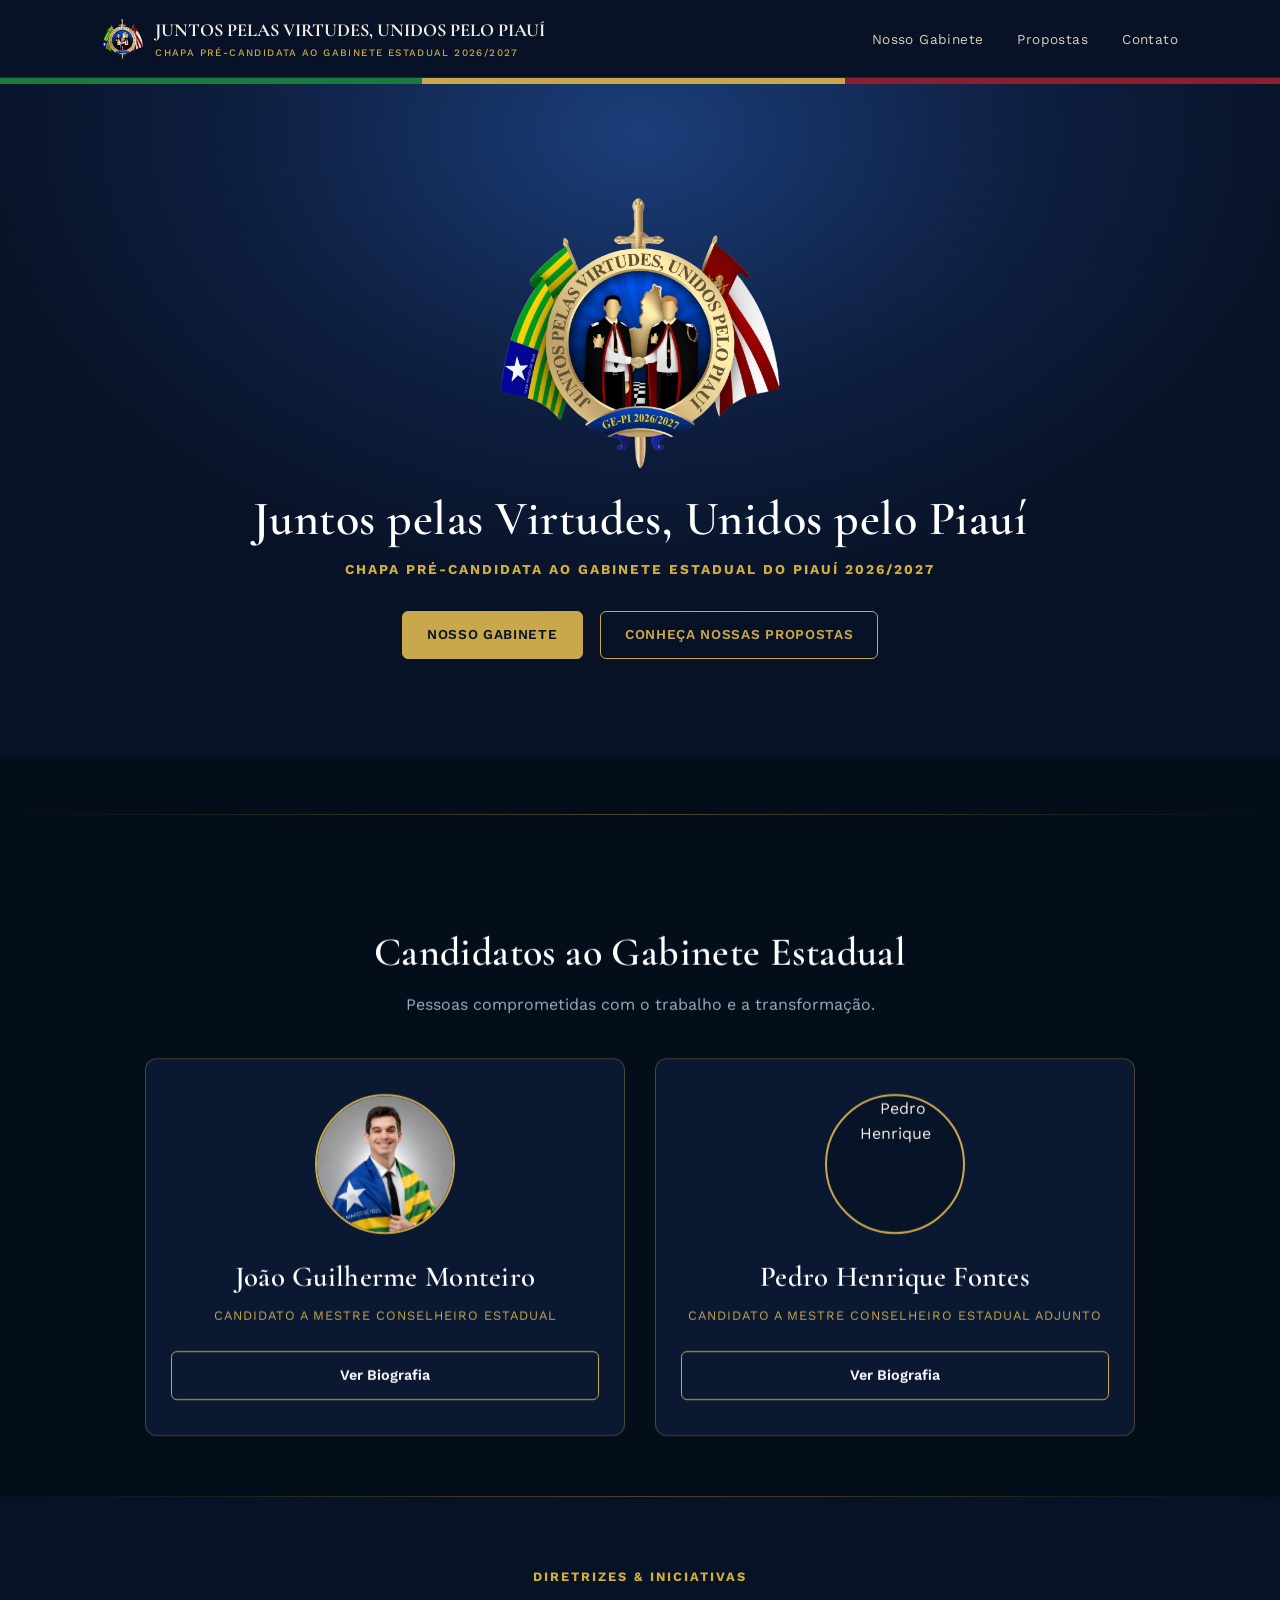
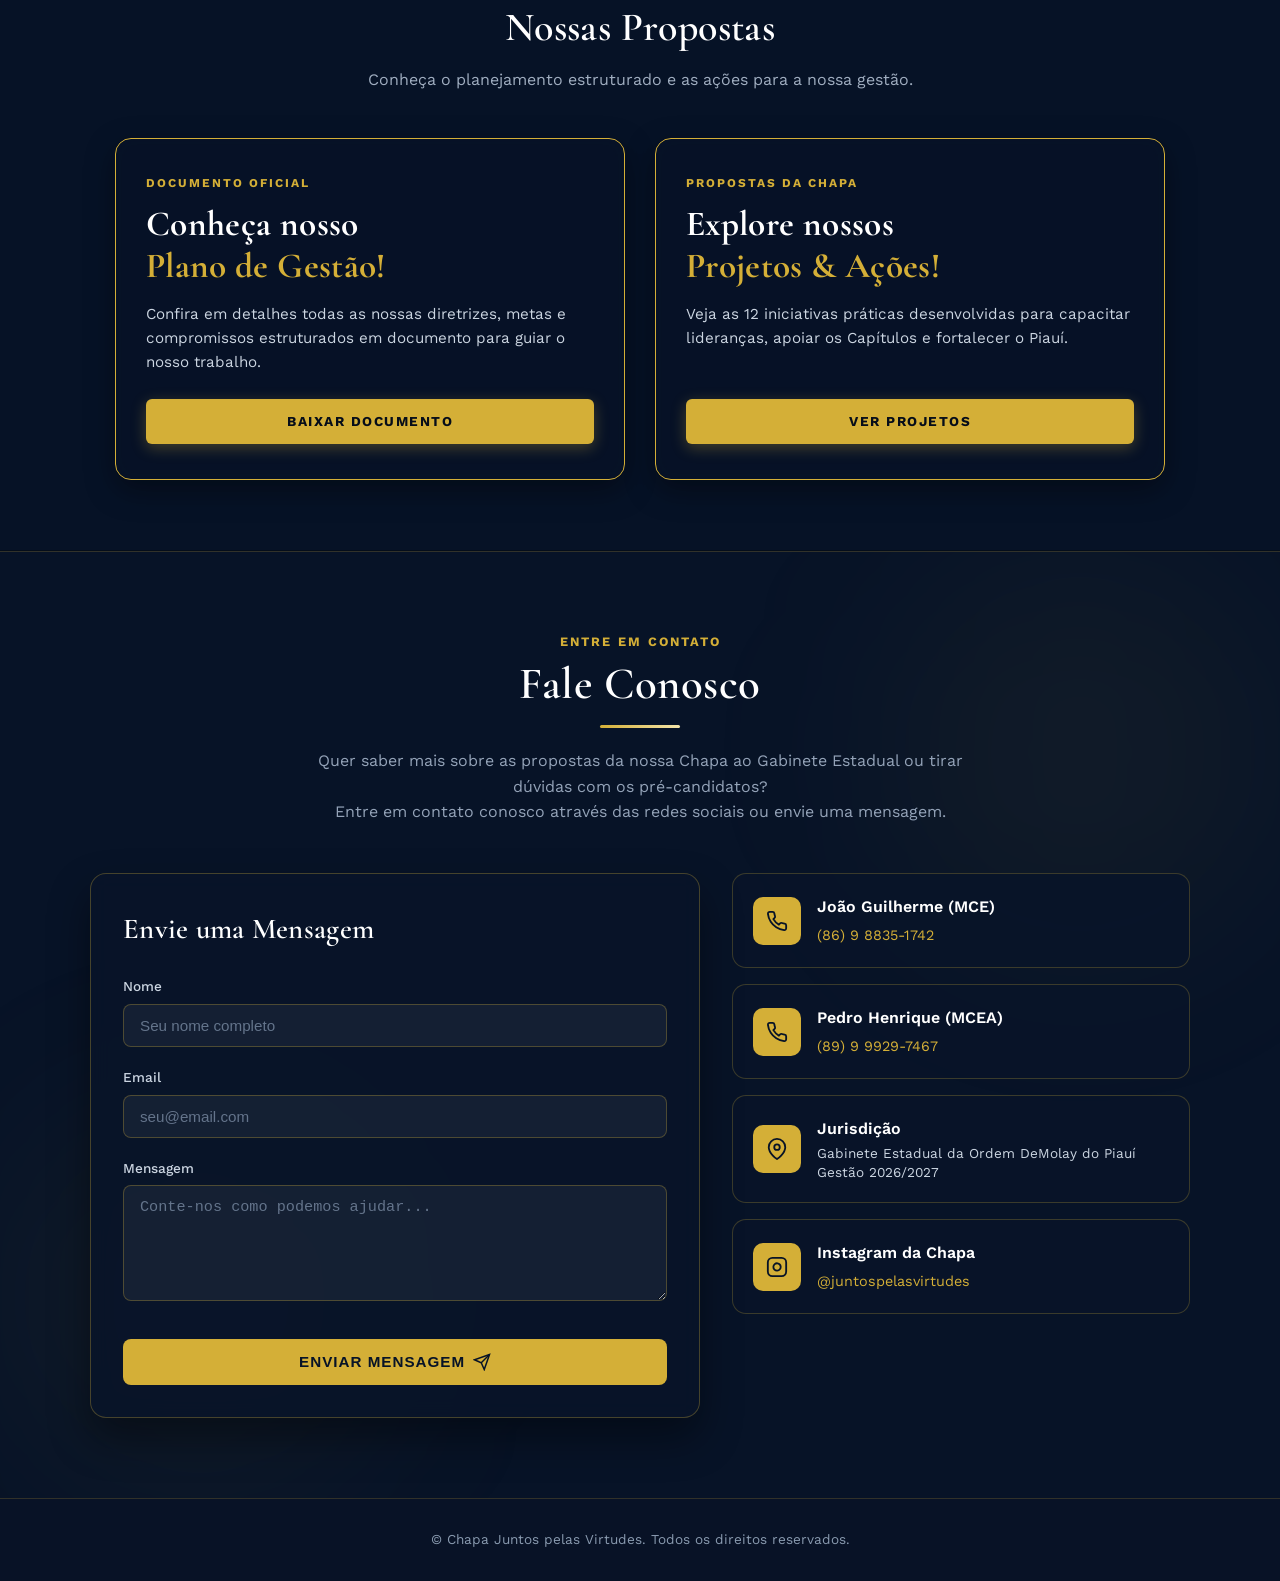
==== commit 4e9a1d40: "clean code" ====
--- a/index.html
+++ b/index.html
@@ -15,96 +15,31 @@
 </head>
 <body>
 
-
-  <!-- ==========================================================================
-     EXEMPLO DE ELEMENTO COM ANIMAÇÃO (Coloque a classe 'reveal' onde desejar)
-     ========================================================================== -->
-<div class="card-projeto reveal">
-  <!-- O conteúdo do seu card aqui -->
-</div>
-
-<!-- ==========================================================================
-     SCRIPT DE ANIMAÇÃO AUTOMÁTICA (AO CARREGAR E AO ROLAR A TELA)
-     ========================================================================== -->
-<script>
-  // Função responsável por calcular a posição dos elementos e aplicar a classe de animação
-  function verificarRevelacao() {
-    // Busca no HTML todos os elementos que possuem a classe 'reveal'
-    const elementos = document.querySelectorAll('.reveal');
-    
-    // Pega a altura total da tela visível do usuário
-    const alturaJanela = window.innerHeight;
-
-    // Passa por cada elemento marcado com '.reveal' para checar a posição dele na tela
-    elementos.forEach(elemento => {
-      // Pega a distância do topo do elemento até o topo da tela
-      const topoElemento = elemento.getBoundingClientRect().top;
-      
-      // Margem de segurança em pixels (o efeito ativa um pouco antes do elemento tocar o rodapé)
-      const pontoAtivacao = 80;
-
-      // Se a distância do elemento for menor que a altura visível da janela, ele já entrou na tela
-      if (topoElemento < alturaJanela - pontoAtivacao) {
-        // Adiciona as classes que disparam a transição do CSS
-        elemento.classList.add('is-visible', 'visivel');
-      }
-    });
-  }
-
-  // GATILHO 1: Dispara a função IMEDIATAMENTE assim que o HTML carregar na tela
-  // (Resolve o problema do efeito não rodar quando a pessoa entra direto na página 'projetos.html')
-  document.addEventListener('DOMContentLoaded', verificarRevelacao);
-
-  // GATILHO 2: Dispara a função toda vez que o usuário rolar o mouse/scroll para baixo ou para cima
-  window.addEventListener('scroll', verificarRevelacao);
-</script>
-
-<!-- ==========================================================================
-     SCRIPT DE ANIMAÇÃO AUTOMÁTICA (AO CARREGAR E AO ROLAR A TELA)
-     ========================================================================== -->
-<script>
-  // Função responsável por calcular a posição dos elementos e aplicar a classe de animação
-  function verificarRevelacao() {
-    // Busca no HTML todos os elementos que possuem a classe 'reveal'
-    const elementos = document.querySelectorAll('.reveal');
-    
-    // Pega a altura total da tela visível do usuário
-    const alturaJanela = window.innerHeight;
-
-    // Passa por cada elemento marcado com '.reveal' para checar a posição dele na tela
-    elementos.forEach(elemento => {
-      // Pega a distância do topo do elemento até o topo da tela
-      const topoElemento = elemento.getBoundingClientRect().top;
-      
-      // Margem de segurança em pixels (o efeito ativa um pouco antes do elemento tocar o rodapé)
-      const pontoAtivacao = 80;
-
-      // Se a distância do elemento for menor que a altura visível da janela, ele já entrou na tela
-      if (topoElemento < alturaJanela - pontoAtivacao) {
-        // Adiciona as classes que disparam a transição do CSS
-        elemento.classList.add('is-visible', 'visivel');
-      }
-    });
-  }
-
-  // GATILHO 1: Dispara a função IMEDIATAMENTE assim que o HTML carregar na tela
-  // (Resolve o problema do efeito não rodar quando a pessoa entra direto na página 'projetos.html')
-  document.addEventListener('DOMContentLoaded', verificarRevelacao);
-
-  // GATILHO 2: Dispara a função toda vez que o usuário rolar o mouse/scroll para baixo ou para cima
-  window.addEventListener('scroll', verificarRevelacao);
-</script>
-
-<!-- ==========================================================================
-     CABECALHO E NAVEGAÇÃO
-     ========================================================================== -->
+  <!-- SCRIPT DE ANIMAÇÃO AUTOMÁTICA (REVEAL) -->
+  <script>
+    function verificarRevelacao() {
+      const elementos = document.querySelectorAll('.reveal');
+      const alturaJanela = window.innerHeight;
+
+      elementos.forEach(elemento => {
+        const topoElemento = elemento.getBoundingClientRect().top;
+        const pontoAtivacao = 80;
+
+        if (topoElemento < alturaJanela - pontoAtivacao) {
+          elemento.classList.add('is-visible', 'visivel');
+        }
+      });
+    }
+
+    document.addEventListener('DOMContentLoaded', verificarRevelacao);
+    window.addEventListener('scroll', verificarRevelacao);
+  </script>
+
+  <!-- CABEÇALHO E NAVEGAÇÃO -->
   <header class="cabecalho-principal">
     <div class="conteudo-navegacao">
       <a href="index.html" class="marca">
-        
-        <!-- EMBLEMA NO LUGAR DO ÍCONE -->
         <img src="assets/images/Material Gráfico/emblemasemfundo.png" alt="Emblema da Chapa" style="height: 40px; width: auto; object-fit: contain;">
-        
         <div>
           JUNTOS PELAS VIRTUDES, UNIDOS PELO PIAUÍ
           <small>CHAPA PRÉ-CANDIDATA AO GABINETE ESTADUAL 2026/2027</small>
@@ -114,628 +49,597 @@
       <button id="botao-menu-mobile" aria-label="Abrir Menu">☰</button>
 
       <nav class="menu-principal">
-  <ul>
-    <li><a href="index.html#diretoria">Nosso Gabinete</a></li>
-    <li><a href="index.html#propostas">Propostas</a></li>
-    <li><a href="index.html#contato">Contato</a></li>
-  </ul>
-</nav>
-
+        <ul>
+          <li><a href="index.html#diretoria">Nosso Gabinete</a></li>
+          <li><a href="index.html#propostas">Propostas</a></li>
+          <li><a href="index.html#contato">Contato</a></li>
+        </ul>
+      </nav>
     </div>
   </header>
   
-<<!-- ==========================================================================
-     SEÇÃO HERO / CAPA
-     ========================================================================== -->
-<section class="capa reveal">
-  <div class="faixa-bandeira"></div>
-  <div class="caixa" style="text-align: center;">
-    
-    <!-- EMBLEMA CENTRALIZADO -->
-    <div class="brasao" style="display: flex; justify-content: center; align-items: center; width: 100%; margin-bottom: 20px;">
-      <img src="assets/images/Material Gráfico/emblemasemfundo.png" alt="Emblema Chapa Juntos pelas Virtudes" class="emblema-chapa" style="display: block; margin: 0 auto; max-width: 280px; height: auto;">
+  <!-- SEÇÃO HERO / CAPA -->
+  <section class="capa reveal">
+    <div class="faixa-bandeira"></div>
+    <div class="caixa" style="text-align: center;">
+      
+      <div class="brasao" style="display: flex; justify-content: center; align-items: center; width: 100%; margin-bottom: 20px;">
+        <img src="assets/images/Material Gráfico/emblemasemfundo.png" alt="Emblema Chapa Juntos pelas Virtudes" class="emblema-chapa" style="display: block; margin: 0 auto; max-width: 280px; height: auto;">
+      </div>
+
+      <h1 style="font-family: 'Cormorant Garamond', serif; font-size: 3rem; color: #ffffff; line-height: 1.25; margin: 0 auto 10px auto; max-width: 850px; font-weight: 600;">
+        Juntos pelas Virtudes, Unidos pelo Piauí
+      </h1>
+
+      <p style="color: #d4af37; font-size: 0.85rem; font-weight: 700; letter-spacing: 2px; text-transform: uppercase; margin: 0 auto 30px auto;">
+        CHAPA PRÉ-CANDIDATA AO GABINETE ESTADUAL DO PIAUÍ 2026/2027
+      </p>
+
+      <div class="botoes-acao">
+        <a href="#diretoria" class="btn btn-destaque">Nosso Gabinete</a>
+        <a href="#propostas" class="btn btn-suave">Conheça Nossas Propostas</a>
+      </div>
+
     </div>
-
-    <!-- TÍTULO PRINCIPAL -->
-    <h1 style="font-family: 'Cormorant Garamond', serif; font-size: 3rem; color: #ffffff; line-height: 1.25; margin: 0 auto 10px auto; max-width: 850px; font-weight: 600;">
-      Juntos pelas Virtudes, Unidos pelo Piauí
-    </h1>
-
-    <!-- SUBTÍTULO -->
-    <p style="color: #d4af37; font-size: 0.85rem; font-weight: 700; letter-spacing: 2px; text-transform: uppercase; margin: 0 auto 30px auto;">
-      CHAPA PRÉ-CANDIDATA AO GABINETE ESTADUAL DO PIAUÍ 2026/2027
-    </p>
-
-    <!-- BOTÕES DE AÇÃO -->
-    <div class="botoes-acao">
-      <a href="#diretoria" class="btn btn-destaque">Nosso Gabinete</a>
-      <a href="#propostas" class="btn btn-suave">Conheça Nossas Propostas</a>
-    </div>
-
-  </div>
-</section>
-
-  <!-- LINHA DIVISÓRIA DOURADA -->
+  </section>
+
   <hr class="divisor-secao">
 
-  <!-- ==========================================================================
-     SEÇÃO 1: GABINETE ESTADUAL (CANDIDATOS)
-     ========================================================================== -->
-<section id="diretoria" class="diretoria reveal" style="padding: 60px 0;">
-  <div class="caixa" style="max-width: 1100px; margin: 0 auto; padding: 0 20px;">
-    
-    <div style="text-align: center; margin-bottom: 40px;">
-      <h2 style="font-family: 'Cormorant Garamond', serif; font-size: 2.5rem; color: #ffffff; margin-bottom: 8px;">Candidatos ao Gabinete Estadual</h2>
-      <p style="color: #a0aec0; font-size: 1rem;">Pessoas comprometidas com o trabalho e a transformação.</p>
-    </div>
-
-    <div style="display: flex; justify-content: center; gap: 30px; flex-wrap: wrap;">
+  <!-- SEÇÃO 1: GABINETE ESTADUAL (CANDIDATOS) -->
+  <section id="diretoria" class="diretoria reveal" style="padding: 60px 0;">
+    <div class="caixa" style="max-width: 1100px; margin: 0 auto; padding: 0 20px;">
       
-      <!-- CARTÃO 1: JOÃO GUILHERME -->
-      <div 
-        onmouseover="this.style.transform='translateY(-6px)'; this.style.borderColor='#ffe066'; this.style.boxShadow='0 12px 30px rgba(212, 175, 55, 0.35)';" 
-        onmouseout="this.style.transform='translateY(0)'; this.style.borderColor='rgba(212, 175, 55, 0.3)'; this.style.boxShadow='none';"
-        style="background: rgba(13, 31, 61, 0.7); border: 1px solid rgba(212, 175, 55, 0.3); border-radius: 12px; padding: 35px 25px; text-align: center; flex: 1; min-width: 300px; max-width: 480px; display: flex; flex-direction: column; justify-content: space-between; transition: all 0.3s ease; cursor: pointer;">
-        <div>
-          <div style="width: 140px; height: 140px; min-width: 140px; min-height: 140px; aspect-ratio: 1 / 1; margin: 0 auto 20px; border-radius: 50%; border: 2px solid var(--dourado, #d4af37); overflow: hidden; background: #071327; flex-shrink: 0;">
-            <img 
-              src="assets/images/MCE-JG/joaopi.jpeg" 
-              alt="João Guilherme Monteiro" 
-              style="width: 100%; height: 100%; object-fit: cover; object-position: center top; display: block;"
-            >
-          </div>
-          <h3 style="font-family: 'Cormorant Garamond', serif; font-size: 1.8rem; color: #ffffff; margin-bottom: 6px;">João Guilherme Monteiro</h3>
-          <span style="display: block; color: var(--dourado, #d4af37); font-size: 0.8rem; text-transform: uppercase; letter-spacing: 1px; margin-bottom: 25px;">CANDIDATO A MESTRE CONSELHEIRO ESTADUAL</span>
-        </div>
-        <a 
-          href="joaomce.html" 
-          onmouseover="this.style.background='var(--dourado, #d4af37)'; this.style.color='#060d19'; this.style.boxShadow='0 4px 15px rgba(212, 175, 55, 0.4)';" 
-          onmouseout="this.style.background='transparent'; this.style.color='#ffffff'; this.style.boxShadow='none';"
-          style="display: block; width: 100%; padding: 12px; border: 1px solid var(--dourado, #d4af37); color: #ffffff; text-decoration: none; border-radius: 6px; font-weight: 600; font-size: 0.9rem; transition: all 0.3s ease; box-sizing: border-box;">
-          Ver Biografia
-        </a>
-      </div>
-
-      <!-- CARTÃO 2: PEDRO HENRIQUE -->
-      <div 
-        onmouseover="this.style.transform='translateY(-6px)'; this.style.borderColor='#ffe066'; this.style.boxShadow='0 12px 30px rgba(212, 175, 55, 0.35)';" 
-        onmouseout="this.style.transform='translateY(0)'; this.style.borderColor='rgba(212, 175, 55, 0.3)'; this.style.boxShadow='none';"
-        style="background: rgba(13, 31, 61, 0.7); border: 1px solid rgba(212, 175, 55, 0.3); border-radius: 12px; padding: 35px 25px; text-align: center; flex: 1; min-width: 300px; max-width: 480px; display: flex; flex-direction: column; justify-content: space-between; transition: all 0.3s ease; cursor: pointer;">
-        <div>
-          <div style="width: 140px; height: 140px; min-width: 140px; min-height: 140px; aspect-ratio: 1 / 1; margin: 0 auto 20px; border-radius: 50%; border: 2px solid var(--dourado, #d4af37); overflow: hidden; background: #071327; flex-shrink: 0;">
-            <img 
-              src="assets/images/MCEA - PH/pedro.jpg" 
-              alt="Pedro Henrique" 
-              style="width: 100%; height: 100%; object-fit: cover; object-position: center top; display: block;"
-            >
-          </div>
-          <h3 style="font-family: 'Cormorant Garamond', serif; font-size: 1.8rem; color: #ffffff; margin-bottom: 6px;">Pedro Henrique Fontes</h3>
-          <span style="display: block; color: var(--dourado, #d4af37); font-size: 0.8rem; text-transform: uppercase; letter-spacing: 1px; margin-bottom: 25px;">CANDIDATO A MESTRE CONSELHEIRO ESTADUAL ADJUNTO</span>
-        </div>
-        <a 
-          href="pedromcea.html" 
-          onmouseover="this.style.background='var(--dourado, #d4af37)'; this.style.color='#060d19'; this.style.boxShadow='0 4px 15px rgba(212, 175, 55, 0.4)';" 
-          onmouseout="this.style.background='transparent'; this.style.color='#ffffff'; this.style.boxShadow='none';"
-          style="display: block; width: 100%; padding: 12px; border: 1px solid var(--dourado, #d4af37); color: #ffffff; text-decoration: none; border-radius: 6px; font-weight: 600; font-size: 0.9rem; transition: all 0.3s ease; box-sizing: border-box;">
-          Ver Biografia
-        </a>
-      </div>
-
-    </div>
-  </div>
-</section>
-
-<!-- ==========================================================================
-   DIVISOR DE SEÇÃO DOURADO SUAVE
-   ========================================================================== -->
-<div style="width: 100%; height: 1px; background: linear-gradient(90deg, transparent, rgba(212, 175, 55, 0.35), transparent); margin: 0;"></div>
-
-<!-- ==========================================================================
-   SEÇÃO 2: PLANO DE GESTÃO & NOSSOS PROJETOS (PROPOSTAS)
-   ========================================================================== -->
-<section id="propostas" class="propostas reveal" style="padding: 70px 20px; background: rgba(14, 30, 63, 0.35);">
-  <div style="max-width: 1050px; margin: 0 auto;">
-    
-    <!-- CABEÇALHO DA SEÇÃO DE PROPOSTAS -->
-    <div style="text-align: center; margin-bottom: 45px;">
-      <span style="color: #d4af37; text-transform: uppercase; letter-spacing: 2px; font-size: 0.8rem; font-weight: 700; display: block; margin-bottom: 8px;">DIRETRIZES & INICIATIVAS</span>
-      <h2 style="font-family: 'Cormorant Garamond', serif; font-size: 2.5rem; color: #ffffff; margin-bottom: 8px;">Nossas Propostas</h2>
-      <p style="color: #a0aec0; font-size: 1rem;">Conheça o planejamento estruturado e as ações para a nossa gestão.</p>
-    </div>
-
-    <!-- CARDS DE PROPOSTAS -->
-    <div style="display: grid; grid-template-columns: repeat(auto-fit, minmax(320px, 1fr)); gap: 30px; align-items: stretch;">
-      
-      <!-- CARD 1: PLANO DE GESTÃO -->
-      <div 
-        onmouseover="this.style.transform='translateY(-6px)'; this.style.borderColor='#ffe066'; this.style.boxShadow='0 12px 30px rgba(212, 175, 55, 0.35)';" 
-        onmouseout="this.style.transform='translateY(0)'; this.style.borderColor='#d4af37'; this.style.boxShadow='0 10px 30px rgba(0, 0, 0, 0.4)';"
-        style="background: rgba(8, 18, 38, 0.85); border: 1.5px solid #d4af37; border-radius: 16px; padding: 35px 30px; box-shadow: 0 10px 30px rgba(0, 0, 0, 0.4); display: flex; flex-direction: column; justify-content: space-between; backdrop-filter: blur(10px); text-align: left; transition: all 0.3s ease; cursor: pointer;">
-        <div>
-          <span style="color: #d4af37; text-transform: uppercase; letter-spacing: 2px; font-size: 0.75rem; font-weight: 700; display: block; margin-bottom: 10px;">
-            DOCUMENTO OFICIAL
-          </span>
-          <h2 style="font-family: 'Cormorant Garamond', serif; font-size: 2.2rem; line-height: 1.2; color: #ffffff; margin: 0 0 14px 0; font-weight: 700;">
-            Conheça nosso <br>
-            <span style="color: #d4af37;">Plano de Gestão!</span>
-          </h2>
-          <p style="color: #cbd5e1; font-size: 0.95rem; line-height: 1.6; margin: 0 0 24px 0;">
-            Confira em detalhes todas as nossas diretrizes, metas e compromissos estruturados em documento para guiar o nosso trabalho.
-          </p>
-        </div>
-        <div>
-          <a href="plano.pdf" target="_blank" style="display: inline-block; width: 100%; text-align: center; padding: 12px 20px; background: #d4af37; color: #060d19; font-weight: 700; text-decoration: none; border-radius: 6px; text-transform: uppercase; letter-spacing: 1.5px; font-size: 0.85rem; transition: all 0.3s ease; box-shadow: 0 4px 15px rgba(212, 175, 55, 0.3);">
-            BAIXAR DOCUMENTO
+      <div style="text-align: center; margin-bottom: 40px;">
+        <h2 style="font-family: 'Cormorant Garamond', serif; font-size: 2.5rem; color: #ffffff; margin-bottom: 8px;">Candidatos ao Gabinete Estadual</h2>
+        <p style="color: #a0aec0; font-size: 1rem;">Pessoas comprometidas com o trabalho e a transformação.</p>
+      </div>
+
+      <div style="display: flex; justify-content: center; gap: 30px; flex-wrap: wrap;">
+        
+        <!-- CARD: JOÃO GUILHERME -->
+        <div 
+          onmouseover="this.style.transform='translateY(-6px)'; this.style.borderColor='#ffe066'; this.style.boxShadow='0 12px 30px rgba(212, 175, 55, 0.35)';" 
+          onmouseout="this.style.transform='translateY(0)'; this.style.borderColor='rgba(212, 175, 55, 0.3)'; this.style.boxShadow='none';"
+          style="background: rgba(13, 31, 61, 0.7); border: 1px solid rgba(212, 175, 55, 0.3); border-radius: 12px; padding: 35px 25px; text-align: center; flex: 1; min-width: 300px; max-width: 480px; display: flex; flex-direction: column; justify-content: space-between; transition: all 0.3s ease; cursor: pointer;">
+          <div>
+            <div style="width: 140px; height: 140px; min-width: 140px; min-height: 140px; aspect-ratio: 1 / 1; margin: 0 auto 20px; border-radius: 50%; border: 2px solid var(--dourado, #d4af37); overflow: hidden; background: #071327; flex-shrink: 0;">
+              <img 
+                src="assets/images/MCE-JG/joaopi.jpeg" 
+                alt="João Guilherme Monteiro" 
+                style="width: 100%; height: 100%; object-fit: cover; object-position: center top; display: block;"
+              >
+            </div>
+            <h3 style="font-family: 'Cormorant Garamond', serif; font-size: 1.8rem; color: #ffffff; margin-bottom: 6px;">João Guilherme Monteiro</h3>
+            <span style="display: block; color: var(--dourado, #d4af37); font-size: 0.8rem; text-transform: uppercase; letter-spacing: 1px; margin-bottom: 25px;">CANDIDATO A MESTRE CONSELHEIRO ESTADUAL</span>
+          </div>
+          <a 
+            href="joaomce.html" 
+            onmouseover="this.style.background='var(--dourado, #d4af37)'; this.style.color='#060d19'; this.style.boxShadow='0 4px 15px rgba(212, 175, 55, 0.4)';" 
+            onmouseout="this.style.background='transparent'; this.style.color='#ffffff'; this.style.boxShadow='none';"
+            style="display: block; width: 100%; padding: 12px; border: 1px solid var(--dourado, #d4af37); color: #ffffff; text-decoration: none; border-radius: 6px; font-weight: 600; font-size: 0.9rem; transition: all 0.3s ease; box-sizing: border-box;">
+            Ver Biografia
           </a>
         </div>
-      </div>
-
-      <!-- CARD 2: NOSSOS PROJETOS -->
-      <div 
-        onmouseover="this.style.transform='translateY(-6px)'; this.style.borderColor='#ffe066'; this.style.boxShadow='0 12px 30px rgba(212, 175, 55, 0.35)';" 
-        onmouseout="this.style.transform='translateY(0)'; this.style.borderColor='#d4af37'; this.style.boxShadow='0 10px 30px rgba(0, 0, 0, 0.4)';"
-        style="background: rgba(8, 18, 38, 0.85); border: 1.5px solid #d4af37; border-radius: 16px; padding: 35px 30px; box-shadow: 0 10px 30px rgba(0, 0, 0, 0.4); display: flex; flex-direction: column; justify-content: space-between; backdrop-filter: blur(10px); text-align: left; transition: all 0.3s ease; cursor: pointer;">
-        <div>
-          <span style="color: #d4af37; text-transform: uppercase; letter-spacing: 2px; font-size: 0.75rem; font-weight: 700; display: block; margin-bottom: 10px;">
-            PROPOSTAS DA CHAPA
-          </span>
-          <h2 style="font-family: 'Cormorant Garamond', serif; font-size: 2.2rem; line-height: 1.2; color: #ffffff; margin: 0 0 14px 0; font-weight: 700;">
-            Explore nossos <br>
-            <span style="color: #d4af37;">Projetos & Ações!</span>
-          </h2>
-          <p style="color: #cbd5e1; font-size: 0.95rem; line-height: 1.6; margin: 0 0 24px 0;">
-            Veja as 12 iniciativas práticas desenvolvidas para capacitar lideranças, apoiar os Capítulos e fortalecer o Piauí.
-          </p>
-        </div>
-        <div>
-          <a href="projetos.html" style="display: inline-block; width: 100%; text-align: center; padding: 12px 20px; background: #d4af37; color: #060d19; font-weight: 700; text-decoration: none; border-radius: 6px; text-transform: uppercase; letter-spacing: 1.5px; font-size: 0.85rem; transition: all 0.3s ease; box-shadow: 0 4px 15px rgba(212, 175, 55, 0.3);">
-            VER PROJETOS
+
+        <!-- CARD: PEDRO HENRIQUE -->
+        <div 
+          onmouseover="this.style.transform='translateY(-6px)'; this.style.borderColor='#ffe066'; this.style.boxShadow='0 12px 30px rgba(212, 175, 55, 0.35)';" 
+          onmouseout="this.style.transform='translateY(0)'; this.style.borderColor='rgba(212, 175, 55, 0.3)'; this.style.boxShadow='none';"
+          style="background: rgba(13, 31, 61, 0.7); border: 1px solid rgba(212, 175, 55, 0.3); border-radius: 12px; padding: 35px 25px; text-align: center; flex: 1; min-width: 300px; max-width: 480px; display: flex; flex-direction: column; justify-content: space-between; transition: all 0.3s ease; cursor: pointer;">
+          <div>
+            <div style="width: 140px; height: 140px; min-width: 140px; min-height: 140px; aspect-ratio: 1 / 1; margin: 0 auto 20px; border-radius: 50%; border: 2px solid var(--dourado, #d4af37); overflow: hidden; background: #071327; flex-shrink: 0;">
+              <img 
+                src="assets/images/MCEA - PH/pedro.jpg" 
+                alt="Pedro Henrique" 
+                style="width: 100%; height: 100%; object-fit: cover; object-position: center top; display: block;"
+              >
+            </div>
+            <h3 style="font-family: 'Cormorant Garamond', serif; font-size: 1.8rem; color: #ffffff; margin-bottom: 6px;">Pedro Henrique Fontes</h3>
+            <span style="display: block; color: var(--dourado, #d4af37); font-size: 0.8rem; text-transform: uppercase; letter-spacing: 1px; margin-bottom: 25px;">CANDIDATO A MESTRE CONSELHEIRO ESTADUAL ADJUNTO</span>
+          </div>
+          <a 
+            href="pedromcea.html" 
+            onmouseover="this.style.background='var(--dourado, #d4af37)'; this.style.color='#060d19'; this.style.boxShadow='0 4px 15px rgba(212, 175, 55, 0.4)';" 
+            onmouseout="this.style.background='transparent'; this.style.color='#ffffff'; this.style.boxShadow='none';"
+            style="display: block; width: 100%; padding: 12px; border: 1px solid var(--dourado, #d4af37); color: #ffffff; text-decoration: none; border-radius: 6px; font-weight: 600; font-size: 0.9rem; transition: all 0.3s ease; box-sizing: border-box;">
+            Ver Biografia
           </a>
         </div>
-      </div>
-
+
+      </div>
     </div>
-  </div>
-</section>
-<!-- ==========================================================================
-     SEÇÃO DE CONTATO (HTML + CSS + JS INTEGRADO)
-     ========================================================================== -->
-<style>
-  #contato.secao-contato {
-    padding: 80px 20px;
-    background-color: #071327 !important;
-    position: relative;
-    overflow: hidden;
-    font-family: 'Work Sans', 'Inter', sans-serif;
-    color: #ffffff;
-  }
-
-  /* Elementos Decorativos de Fundo */
-  .secao-contato .brilho-bg {
-    position: absolute;
-    width: 400px;
-    height: 400px;
-    background: rgba(212, 175, 55, 0.05);
-    border-radius: 50%;
-    filter: blur(100px);
-    pointer-events: none;
-  }
-  .secao-contato .brilho-top-right { top: 0; right: 0; }
-  .secao-contato .brilho-bottom-left { bottom: 0; left: 0; }
-
-  .secao-contato .container-contato {
-    max-width: 1100px;
-    margin: 0 auto;
-    position: relative;
-    z-index: 10;
-  }
-
-  /* Cabeçalho */
-  .secao-contato .header-contato {
-    text-align: center;
-    max-width: 650px;
-    margin: 0 auto 48px;
-  }
-
-  .secao-contato .subtitulo-dourado {
-    color: #d4af37;
-    font-size: 0.8rem;
-    font-weight: 700;
-    letter-spacing: 2px;
-    text-transform: uppercase;
-    display: block;
-    margin-bottom: 8px;
-  }
-
-  .secao-contato .titulo-secao {
-    font-family: 'Cormorant Garamond', serif;
-    font-size: 3rem;
-    color: #ffffff;
-    margin: 0 0 16px;
-    line-height: 1.1;
-  }
-
-  .secao-contato .linha-decorativa {
-    width: 80px;
-    height: 3px;
-    background: linear-gradient(90deg, #d4af37, #f3e5ab);
-    margin: 0 auto 20px;
-    border-radius: 2px;
-  }
-
-  .secao-contato .descricao-contato {
-    color: #94a3b8;
-    font-size: 1rem;
-    line-height: 1.6;
-    margin: 0;
-  }
-
-  /* Grid Layout (Formulário + Cards) */
-  .secao-contato .grid-contato {
-    display: grid;
-    grid-template-columns: 1fr;
-    gap: 32px;
-  }
-
-  @media (min-width: 900px) {
+  </section>
+
+  <div style="width: 100%; height: 1px; background: linear-gradient(90deg, transparent, rgba(212, 175, 55, 0.35), transparent); margin: 0;"></div>
+
+  <!-- SEÇÃO 2: PLANO DE GESTÃO & NOSSOS PROJETOS (PROPOSTAS) -->
+  <section id="propostas" class="propostas reveal" style="padding: 70px 20px; background: rgba(14, 30, 63, 0.35);">
+    <div style="max-width: 1050px; margin: 0 auto;">
+      
+      <div style="text-align: center; margin-bottom: 45px;">
+        <span style="color: #d4af37; text-transform: uppercase; letter-spacing: 2px; font-size: 0.8rem; font-weight: 700; display: block; margin-bottom: 8px;">DIRETRIZES & INICIATIVAS</span>
+        <h2 style="font-family: 'Cormorant Garamond', serif; font-size: 2.5rem; color: #ffffff; margin-bottom: 8px;">Nossas Propostas</h2>
+        <p style="color: #a0aec0; font-size: 1rem;">Conheça o planejamento estruturado e as ações para a nossa gestão.</p>
+      </div>
+
+      <div style="display: grid; grid-template-columns: repeat(auto-fit, minmax(320px, 1fr)); gap: 30px; align-items: stretch;">
+        
+        <!-- CARD: PLANO DE GESTÃO -->
+        <div 
+          onmouseover="this.style.transform='translateY(-6px)'; this.style.borderColor='#ffe066'; this.style.boxShadow='0 12px 30px rgba(212, 175, 55, 0.35)';" 
+          onmouseout="this.style.transform='translateY(0)'; this.style.borderColor='#d4af37'; this.style.boxShadow='0 10px 30px rgba(0, 0, 0, 0.4)';"
+          style="background: rgba(8, 18, 38, 0.85); border: 1.5px solid #d4af37; border-radius: 16px; padding: 35px 30px; box-shadow: 0 10px 30px rgba(0, 0, 0, 0.4); display: flex; flex-direction: column; justify-content: space-between; backdrop-filter: blur(10px); text-align: left; transition: all 0.3s ease; cursor: pointer;">
+          <div>
+            <span style="color: #d4af37; text-transform: uppercase; letter-spacing: 2px; font-size: 0.75rem; font-weight: 700; display: block; margin-bottom: 10px;">
+              DOCUMENTO OFICIAL
+            </span>
+            <h2 style="font-family: 'Cormorant Garamond', serif; font-size: 2.2rem; line-height: 1.2; color: #ffffff; margin: 0 0 14px 0; font-weight: 700;">
+              Conheça nosso <br>
+              <span style="color: #d4af37;">Plano de Gestão!</span>
+            </h2>
+            <p style="color: #cbd5e1; font-size: 0.95rem; line-height: 1.6; margin: 0 0 24px 0;">
+              Confira em detalhes todas as nossas diretrizes, metas e compromissos estruturados em documento para guiar o nosso trabalho.
+            </p>
+          </div>
+          <div>
+            <a href="plano.pdf" target="_blank" style="display: inline-block; width: 100%; text-align: center; padding: 12px 20px; background: #d4af37; color: #060d19; font-weight: 700; text-decoration: none; border-radius: 6px; text-transform: uppercase; letter-spacing: 1.5px; font-size: 0.85rem; transition: all 0.3s ease; box-shadow: 0 4px 15px rgba(212, 175, 55, 0.3);">
+              BAIXAR DOCUMENTO
+            </a>
+          </div>
+        </div>
+
+        <!-- CARD: NOSSOS PROJETOS -->
+        <div 
+          onmouseover="this.style.transform='translateY(-6px)'; this.style.borderColor='#ffe066'; this.style.boxShadow='0 12px 30px rgba(212, 175, 55, 0.35)';" 
+          onmouseout="this.style.transform='translateY(0)'; this.style.borderColor='#d4af37'; this.style.boxShadow='0 10px 30px rgba(0, 0, 0, 0.4)';"
+          style="background: rgba(8, 18, 38, 0.85); border: 1.5px solid #d4af37; border-radius: 16px; padding: 35px 30px; box-shadow: 0 10px 30px rgba(0, 0, 0, 0.4); display: flex; flex-direction: column; justify-content: space-between; backdrop-filter: blur(10px); text-align: left; transition: all 0.3s ease; cursor: pointer;">
+          <div>
+            <span style="color: #d4af37; text-transform: uppercase; letter-spacing: 2px; font-size: 0.75rem; font-weight: 700; display: block; margin-bottom: 10px;">
+              PROPOSTAS DA CHAPA
+            </span>
+            <h2 style="font-family: 'Cormorant Garamond', serif; font-size: 2.2rem; line-height: 1.2; color: #ffffff; margin: 0 0 14px 0; font-weight: 700;">
+              Explore nossos <br>
+              <span style="color: #d4af37;">Projetos & Ações!</span>
+            </h2>
+            <p style="color: #cbd5e1; font-size: 0.95rem; line-height: 1.6; margin: 0 0 24px 0;">
+              Veja as 12 iniciativas práticas desenvolvidas para capacitar lideranças, apoiar os Capítulos e fortalecer o Piauí.
+            </p>
+          </div>
+          <div>
+            <a href="projetos.html" style="display: inline-block; width: 100%; text-align: center; padding: 12px 20px; background: #d4af37; color: #060d19; font-weight: 700; text-decoration: none; border-radius: 6px; text-transform: uppercase; letter-spacing: 1.5px; font-size: 0.85rem; transition: all 0.3s ease; box-shadow: 0 4px 15px rgba(212, 175, 55, 0.3);">
+              VER PROJETOS
+            </a>
+          </div>
+        </div>
+
+      </div>
+    </div>
+  </section>
+
+  <!-- SEÇÃO DE CONTATO -->
+  <style>
+    #contato.secao-contato {
+      padding: 80px 20px;
+      background-color: #071327 !important;
+      position: relative;
+      overflow: hidden;
+      font-family: 'Work Sans', 'Inter', sans-serif;
+      color: #ffffff;
+    }
+
+    .secao-contato .brilho-bg {
+      position: absolute;
+      width: 400px;
+      height: 400px;
+      background: rgba(212, 175, 55, 0.05);
+      border-radius: 50%;
+      filter: blur(100px);
+      pointer-events: none;
+    }
+    .secao-contato .brilho-top-right { top: 0; right: 0; }
+    .secao-contato .brilho-bottom-left { bottom: 0; left: 0; }
+
+    .secao-contato .container-contato {
+      max-width: 1100px;
+      margin: 0 auto;
+      position: relative;
+      z-index: 10;
+    }
+
+    .secao-contato .header-contato {
+      text-align: center;
+      max-width: 650px;
+      margin: 0 auto 48px;
+    }
+
+    .secao-contato .subtitulo-dourado {
+      color: #d4af37;
+      font-size: 0.8rem;
+      font-weight: 700;
+      letter-spacing: 2px;
+      text-transform: uppercase;
+      display: block;
+      margin-bottom: 8px;
+    }
+
+    .secao-contato .titulo-secao {
+      font-family: 'Cormorant Garamond', serif;
+      font-size: 3rem;
+      color: #ffffff;
+      margin: 0 0 16px;
+      line-height: 1.1;
+    }
+
+    .secao-contato .linha-decorativa {
+      width: 80px;
+      height: 3px;
+      background: linear-gradient(90deg, #d4af37, #f3e5ab);
+      margin: 0 auto 20px;
+      border-radius: 2px;
+    }
+
+    .secao-contato .descricao-contato {
+      color: #94a3b8;
+      font-size: 1rem;
+      line-height: 1.6;
+      margin: 0;
+    }
+
     .secao-contato .grid-contato {
-      grid-template-columns: 1.6fr 1.2fr;
-    }
-  }
-
-  /* Card do Formulário (Esquerda) */
-  .secao-contato .card-formulario {
-    background: rgba(9, 21, 42, 0.85);
-    border: 1.5px solid rgba(212, 175, 55, 0.3);
-    border-radius: 16px;
-    padding: 32px;
-    backdrop-filter: blur(10px);
-    box-shadow: 0 20px 40px rgba(0,0,0,0.4);
-  }
-
-  .secao-contato .titulo-card {
-    font-family: 'Cormorant Garamond', serif;
-    font-size: 1.8rem;
-    color: #ffffff;
-    margin: 0 0 24px 0;
-  }
-
-  .secao-contato .form-contato {
-    display: flex;
-    flex-direction: column;
-    gap: 20px;
-  }
-
-  .secao-contato .campo-input label {
-    display: block;
-    font-size: 0.85rem;
-    color: #cbd5e1;
-    margin-bottom: 6px;
-    font-weight: 500;
-    text-align: left;
-  }
-
-  .secao-contato .campo-input input,
-  .secao-contato .campo-input textarea {
-    width: 100%;
-    padding: 12px 16px;
-    background: rgba(255, 255, 255, 0.05);
-    border: 1px solid rgba(212, 175, 55, 0.3);
-    border-radius: 8px;
-    color: #ffffff;
-    font-size: 0.95rem;
-    outline: none;
-    transition: all 0.3s ease;
-    box-sizing: border-box;
-  }
-
-  .secao-contato .campo-input input:focus,
-  .secao-contato .campo-input textarea:focus {
-    border-color: #d4af37;
-    background: rgba(255, 255, 255, 0.1);
-    box-shadow: 0 0 12px rgba(212, 175, 55, 0.25);
-  }
-
-  .secao-contato .campo-input input::placeholder,
-  .secao-contato .campo-input textarea::placeholder {
-    color: #64748b;
-  }
-
-  .secao-contato .btn-enviar {
-    width: 100%;
-    padding: 14px;
-    background: #d4af37;
-    color: #071327;
-    border: none;
-    border-radius: 8px;
-    font-weight: 700;
-    font-size: 0.95rem;
-    cursor: pointer;
-    display: flex;
-    align-items: center;
-    justify-content: center;
-    gap: 8px;
-    transition: all 0.3s ease;
-    text-transform: uppercase;
-    letter-spacing: 1px;
-  }
-
-  .secao-contato .btn-enviar:hover {
-    background: #f3e5ab;
-    transform: translateY(-2px);
-    box-shadow: 0 8px 20px rgba(212, 175, 55, 0.3);
-  }
-
-  /* Estilo da Mensagem de Sucesso (Translúcida e Elegante) */
-  .secao-contato .msg-sucesso {
-    display: none;
-    margin-top: 20px;
-    padding: 14px 18px;
-    background: rgba(212, 175, 55, 0.08);
-    border: 1px solid rgba(212, 175, 55, 0.35);
-    border-radius: 10px;
-    color: #f3e5ab;
-    font-size: 0.9rem;
-    font-weight: 500;
-    line-height: 1.4;
-    text-align: center;
-    backdrop-filter: blur(8px);
-    box-shadow: 0 8px 20px rgba(0, 0, 0, 0.25);
-    align-items: center;
-    justify-content: center;
-    gap: 10px;
-    animation: aparecerSuave 0.4s cubic-bezier(0.16, 1, 0.3, 1) forwards;
-  }
-
-  @keyframes aparecerSuave {
-    from {
-      opacity: 0;
-      transform: translateY(10px);
-    }
-    to {
-      opacity: 1;
-      transform: translateY(0);
-    }
-  }
-
-  /* Cards da Direita */
-  .secao-contato .coluna-cards {
-    display: flex;
-    flex-direction: column;
-    gap: 16px;
-  }
-
-  .secao-contato .card-info {
-    background: rgba(9, 21, 42, 0.85);
-    border: 1.5px solid rgba(212, 175, 55, 0.25);
-    border-radius: 14px;
-    padding: 20px;
-    display: flex;
-    align-items: center;
-    gap: 16px;
-    transition: all 0.3s ease;
-  }
-
-  .secao-contato .card-info:hover {
-    border-color: #d4af37;
-    transform: translateX(4px);
-    box-shadow: 0 10px 25px rgba(0,0,0,0.3);
-  }
-
-  .secao-contato .icone-box {
-    width: 48px;
-    height: 48px;
-    background: #d4af37;
-    border-radius: 10px;
-    display: flex;
-    align-items: center;
-    justify-content: center;
-    flex-shrink: 0;
-  }
-
-  .secao-contato .rotulo-card {
-    color: #ffffff;
-    font-weight: 600;
-    font-size: 1rem;
-    margin-bottom: 2px;
-    text-align: left;
-  }
-
-  .secao-contato .link-dourado {
-    color: #d4af37;
-    text-decoration: none;
-    font-size: 0.9rem;
-    display: inline-block;
-  }
-
-  .secao-contato .link-dourado:hover {
-    text-decoration: underline;
-  }
-
-  .secao-contato .texto-card {
-    color: #cbd5e1;
-    font-size: 0.85rem;
-    margin: 0;
-    line-height: 1.4;
-    text-align: left;
-  }
-</style>
-
-<section id="contato" class="secao-contato">
-  <div class="brilho-bg brilho-top-right"></div>
-  <div class="brilho-bg brilho-bottom-left"></div>
-
-  <div class="container-contato">
-    <div class="header-contato">
-      <span class="subtitulo-dourado">ENTRE EM CONTATO</span>
-      <h2 class="titulo-secao">Fale Conosco</h2>
-      <div class="linha-decorativa"></div>
-      <p class="descricao-contato">
-        Quer saber mais sobre as propostas da nossa Chapa ao Gabinete Estadual ou tirar dúvidas com os pré-candidatos?<br>
-        Entre em contato conosco através das redes sociais ou envie uma mensagem.
-      </p>
+      display: grid;
+      grid-template-columns: 1fr;
+      gap: 32px;
+    }
+
+    @media (min-width: 900px) {
+      .secao-contato .grid-contato {
+        grid-template-columns: 1.6fr 1.2fr;
+      }
+    }
+
+    .secao-contato .card-formulario {
+      background: rgba(9, 21, 42, 0.85);
+      border: 1.5px solid rgba(212, 175, 55, 0.3);
+      border-radius: 16px;
+      padding: 32px;
+      backdrop-filter: blur(10px);
+      box-shadow: 0 20px 40px rgba(0,0,0,0.4);
+    }
+
+    .secao-contato .titulo-card {
+      font-family: 'Cormorant Garamond', serif;
+      font-size: 1.8rem;
+      color: #ffffff;
+      margin: 0 0 24px 0;
+    }
+
+    .secao-contato .form-contato {
+      display: flex;
+      flex-direction: column;
+      gap: 20px;
+    }
+
+    .secao-contato .campo-input label {
+      display: block;
+      font-size: 0.85rem;
+      color: #cbd5e1;
+      margin-bottom: 6px;
+      font-weight: 500;
+      text-align: left;
+    }
+
+    .secao-contato .campo-input input,
+    .secao-contato .campo-input textarea {
+      width: 100%;
+      padding: 12px 16px;
+      background: rgba(255, 255, 255, 0.05);
+      border: 1px solid rgba(212, 175, 55, 0.3);
+      border-radius: 8px;
+      color: #ffffff;
+      font-size: 0.95rem;
+      outline: none;
+      transition: all 0.3s ease;
+      box-sizing: border-box;
+    }
+
+    .secao-contato .campo-input input:focus,
+    .secao-contato .campo-input textarea:focus {
+      border-color: #d4af37;
+      background: rgba(255, 255, 255, 0.1);
+      box-shadow: 0 0 12px rgba(212, 175, 55, 0.25);
+    }
+
+    .secao-contato .campo-input input::placeholder,
+    .secao-contato .campo-input textarea::placeholder {
+      color: #64748b;
+    }
+
+    .secao-contato .btn-enviar {
+      width: 100%;
+      padding: 14px;
+      background: #d4af37;
+      color: #071327;
+      border: none;
+      border-radius: 8px;
+      font-weight: 700;
+      font-size: 0.95rem;
+      cursor: pointer;
+      display: flex;
+      align-items: center;
+      justify-content: center;
+      gap: 8px;
+      transition: all 0.3s ease;
+      text-transform: uppercase;
+      letter-spacing: 1px;
+    }
+
+    .secao-contato .btn-enviar:hover {
+      background: #f3e5ab;
+      transform: translateY(-2px);
+      box-shadow: 0 8px 20px rgba(212, 175, 55, 0.3);
+    }
+
+    .secao-contato .msg-sucesso {
+      display: none;
+      margin-top: 20px;
+      padding: 14px 18px;
+      background: rgba(212, 175, 55, 0.08);
+      border: 1px solid rgba(212, 175, 55, 0.35);
+      border-radius: 10px;
+      color: #f3e5ab;
+      font-size: 0.9rem;
+      font-weight: 500;
+      line-height: 1.4;
+      text-align: center;
+      backdrop-filter: blur(8px);
+      box-shadow: 0 8px 20px rgba(0, 0, 0, 0.25);
+      align-items: center;
+      justify-content: center;
+      gap: 10px;
+      animation: aparecerSuave 0.4s cubic-bezier(0.16, 1, 0.3, 1) forwards;
+    }
+
+    @keyframes aparecerSuave {
+      from {
+        opacity: 0;
+        transform: translateY(10px);
+      }
+      to {
+        opacity: 1;
+        transform: translateY(0);
+      }
+    }
+
+    .secao-contato .coluna-cards {
+      display: flex;
+      flex-direction: column;
+      gap: 16px;
+    }
+
+    .secao-contato .card-info {
+      background: rgba(9, 21, 42, 0.85);
+      border: 1.5px solid rgba(212, 175, 55, 0.25);
+      border-radius: 14px;
+      padding: 20px;
+      display: flex;
+      align-items: center;
+      gap: 16px;
+      transition: all 0.3s ease;
+    }
+
+    .secao-contato .card-info:hover {
+      border-color: #d4af37;
+      transform: translateX(4px);
+      box-shadow: 0 10px 25px rgba(0,0,0,0.3);
+    }
+
+    .secao-contato .icone-box {
+      width: 48px;
+      height: 48px;
+      background: #d4af37;
+      border-radius: 10px;
+      display: flex;
+      align-items: center;
+      justify-content: center;
+      flex-shrink: 0;
+    }
+
+    .secao-contato .rotulo-card {
+      color: #ffffff;
+      font-weight: 600;
+      font-size: 1rem;
+      margin-bottom: 2px;
+      text-align: left;
+    }
+
+    .secao-contato .link-dourado {
+      color: #d4af37;
+      text-decoration: none;
+      font-size: 0.9rem;
+      display: inline-block;
+    }
+
+    .secao-contato .link-dourado:hover {
+      text-decoration: underline;
+    }
+
+    .secao-contato .texto-card {
+      color: #cbd5e1;
+      font-size: 0.85rem;
+      margin: 0;
+      line-height: 1.4;
+      text-align: left;
+    }
+  </style>
+
+  <section id="contato" class="secao-contato">
+    <div class="brilho-bg brilho-top-right"></div>
+    <div class="brilho-bg brilho-bottom-left"></div>
+
+    <div class="container-contato">
+      <div class="header-contato">
+        <span class="subtitulo-dourado">ENTRE EM CONTATO</span>
+        <h2 class="titulo-secao">Fale Conosco</h2>
+        <div class="linha-decorativa"></div>
+        <p class="descricao-contato">
+          Quer saber mais sobre as propostas da nossa Chapa ao Gabinete Estadual ou tirar dúvidas com os pré-candidatos?<br>
+          Entre em contato conosco através das redes sociais ou envie uma mensagem.
+        </p>
+      </div>
+
+      <div class="grid-contato">
+        <div class="card-formulario">
+          <h3 class="titulo-card">Envie uma Mensagem</h3>
+          
+          <form id="form-contato" class="form-contato">
+            <div class="campo-input">
+              <label for="nome">Nome</label>
+              <input type="text" id="nome" name="nome" placeholder="Seu nome completo" required>
+            </div>
+
+            <div class="campo-input">
+              <label for="email">Email</label>
+              <input type="email" id="email" name="email" placeholder="seu@email.com" required>
+            </div>
+
+            <div class="campo-input">
+              <label for="mensagem">Mensagem</label>
+              <textarea id="mensagem" name="mensagem" rows="5" placeholder="Conte-nos como podemos ajudar..." required></textarea>
+            </div>
+
+            <button type="submit" id="btn-enviar" class="btn-enviar">
+              Enviar Mensagem
+              <svg width="18" height="18" viewBox="0 0 24 24" fill="none" stroke="currentColor" stroke-width="2">
+                <line x1="22" y1="2" x2="11" y2="13"></line>
+                <polygon points="22 2 15 22 11 13 2 9 22 2"></polygon>
+              </svg>
+            </button>
+          </form>
+
+          <div id="mensagem-sucesso" class="msg-sucesso">
+            <svg width="20" height="20" viewBox="0 0 24 24" fill="none" stroke="#d4af37" stroke-width="2" stroke-linecap="round" stroke-linejoin="round" style="flex-shrink: 0;">
+              <path d="M22 11.08V12a10 10 0 1 1-5.93-9.14"></path>
+              <polyline points="22 4 12 14.01 9 11.01"></polyline>
+            </svg>
+            <span>Agradecemos pelo contato, responderemos assim que possível!</span>
+          </div>
+        </div>
+
+        <div class="coluna-cards">
+          <div class="card-info">
+            <div class="icone-box">
+              <svg width="22" height="22" viewBox="0 0 24 24" fill="none" stroke="#071327" stroke-width="2">
+                <path d="M22 16.92v3a2 2 0 0 1-2.18 2 19.79 19.79 0 0 1-8.63-3.07 19.5 19.5 0 0 1-6-6 19.79 19.79 0 0 1-3.07-8.67A2 2 0 0 1 4.11 2h3a2 2 0 0 1 2 1.72 12.84 12.84 0 0 0 .7 2.81 2 2 0 0 1-.45 2.11L8.09 9.91a16 16 0 0 0 6 6l1.27-1.27a2 2 0 0 1 2.11-.45 12.84 12.84 0 0 0 2.81.7A2 2 0 0 1 22 16.92z"></path>
+              </svg>
+            </div>
+            <div>
+              <div class="rotulo-card">João Guilherme (MCE)</div>
+              <a href="https://wa.me/5586988351742" target="_blank" rel="noopener noreferrer" class="link-dourado">(86) 9 8835-1742</a>
+            </div>
+          </div>
+
+          <div class="card-info">
+            <div class="icone-box">
+              <svg width="22" height="22" viewBox="0 0 24 24" fill="none" stroke="#071327" stroke-width="2">
+                <path d="M22 16.92v3a2 2 0 0 1-2.18 2 19.79 19.79 0 0 1-8.63-3.07 19.5 19.5 0 0 1-6-6 19.79 19.79 0 0 1-3.07-8.67A2 2 0 0 1 4.11 2h3a2 2 0 0 1 2 1.72 12.84 12.84 0 0 0 .7 2.81 2 2 0 0 1-.45 2.11L8.09 9.91a16 16 0 0 0 6 6l1.27-1.27a2 2 0 0 1 2.11-.45 12.84 12.84 0 0 0 2.81.7A2 2 0 0 1 22 16.92z"></path>
+              </svg>
+            </div>
+            <div>
+              <div class="rotulo-card">Pedro Henrique (MCEA)</div>
+              <a href="https://wa.me/558999297467" target="_blank" rel="noopener noreferrer" class="link-dourado">(89) 9 9929-7467</a>
+            </div>
+          </div>
+
+          <div class="card-info">
+            <div class="icone-box">
+              <svg width="22" height="22" viewBox="0 0 24 24" fill="none" stroke="#071327" stroke-width="2">
+                <path d="M21 10c0 7-9 13-9 13s-9-6-9-13a9 9 0 0 1 18 0z"></path>
+                <circle cx="12" cy="10" r="3"></circle>
+              </svg>
+            </div>
+            <div>
+              <div class="rotulo-card">Jurisdição</div>
+              <p class="texto-card">Gabinete Estadual da Ordem DeMolay do Piauí<br>Gestão 2026/2027</p>
+            </div>
+          </div>
+
+          <div class="card-info">
+            <div class="icone-box">
+              <svg width="22" height="22" viewBox="0 0 24 24" fill="none" stroke="#071327" stroke-width="2">
+                <rect x="2" y="2" width="20" height="20" rx="5" ry="5"></rect>
+                <path d="M16 11.37A4 4 0 1 1 12.63 8 4 4 0 0 1 16 11.37z"></path>
+                <line x1="17.5" y1="6.5" x2="17.51" y2="6.5"></line>
+              </svg>
+            </div>
+            <div>
+              <div class="rotulo-card">Instagram da Chapa</div>
+              <a href="https://instagram.com/juntospelasvirtudes" target="_blank" rel="noopener noreferrer" class="link-dourado">@juntospelasvirtudes</a>
+            </div>
+          </div>
+        </div>
+      </div>
     </div>
-
-    <div class="grid-contato">
-      <!-- FORMULÁRIO COM ENVIO EM SEGUNDO PLANO -->
-      <div class="card-formulario">
-        <h3 class="titulo-card">Envie uma Mensagem</h3>
-        
-        <form id="form-contato" class="form-contato">
-          <div class="campo-input">
-            <label for="nome">Nome</label>
-            <input type="text" id="nome" name="nome" placeholder="Seu nome completo" required>
-          </div>
-
-          <div class="campo-input">
-            <label for="email">Email</label>
-            <input type="email" id="email" name="email" placeholder="seu@email.com" required>
-          </div>
-
-          <div class="campo-input">
-            <label for="mensagem">Mensagem</label>
-            <textarea id="mensagem" name="mensagem" rows="5" placeholder="Conte-nos como podemos ajudar..." required></textarea>
-          </div>
-
-          <button type="submit" id="btn-enviar" class="btn-enviar">
-            Enviar Mensagem
-            <svg width="18" height="18" viewBox="0 0 24 24" fill="none" stroke="currentColor" stroke-width="2">
-              <line x1="22" y1="2" x2="11" y2="13"></line>
-              <polygon points="22 2 15 22 11 13 2 9 22 2"></polygon>
-            </svg>
-          </button>
-        </form>
-
-        <!-- MENSAGEM DE SUCESSO DO FORMULÁRIO -->
-        <div id="mensagem-sucesso" class="msg-sucesso">
-          <svg width="20" height="20" viewBox="0 0 24 24" fill="none" stroke="#d4af37" stroke-width="2" stroke-linecap="round" stroke-linejoin="round" style="flex-shrink: 0;">
-            <path d="M22 11.08V12a10 10 0 1 1-5.93-9.14"></path>
-            <polyline points="22 4 12 14.01 9 11.01"></polyline>
+  </section>
+
+  <!-- SCRIPT DE ENVIO DO FORMULÁRIO -->
+  <script>
+    document.getElementById('form-contato').addEventListener('submit', async function(e) {
+      e.preventDefault(); 
+      
+      const btn = document.getElementById('btn-enviar');
+      const msgSucesso = document.getElementById('mensagem-sucesso');
+      
+      if (msgSucesso) msgSucesso.style.display = 'none';
+
+      btn.disabled = true;
+      btn.innerText = 'ENVIANDO...';
+
+      const nomeInput = document.getElementById('nome').value;
+      const emailInput = document.getElementById('email').value;
+      const mensagemInput = document.getElementById('mensagem').value;
+
+      const formData = {
+        nome: nomeInput,
+        email: emailInput,
+        mensagem: mensagemInput,
+        _replyto: emailInput,
+        _subject: `Contato: ${nomeInput} - Chapa Juntos pelas Virtudes`,
+        _captcha: 'false',
+        _template: 'table'
+      };
+
+      try {
+        const response = await fetch('https://formsubmit.co/ajax/juntospelasvirtudes@gmail.com', {
+          method: 'POST',
+          headers: { 
+            'Content-Type': 'application/json',
+            'Accept': 'application/json'
+          },
+          body: JSON.stringify(formData)
+        });
+
+        if (response.ok) {
+          if (msgSucesso) msgSucesso.style.display = 'flex';
+          this.reset();
+        } else {
+          alert('Ocorreu um erro ao enviar. Tente novamente.');
+        }
+      } catch (error) {
+        alert('Erro de conexão. Verifique sua internet e tente novamente.');
+      } finally {
+        btn.disabled = false;
+        btn.innerHTML = `
+          Enviar Mensagem
+          <svg width="18" height="18" viewBox="0 0 24 24" fill="none" stroke="currentColor" stroke-width="2">
+            <line x1="22" y1="2" x2="11" y2="13"></line>
+            <polygon points="22 2 15 22 11 13 2 9 22 2"></polygon>
           </svg>
-          <span>Agradecemos pelo contato, responderemos assim que possível!</span>
-        </div>
-      </div>
-
-      <!-- CARDS DE CONTATO -->
-      <div class="coluna-cards">
-        <div class="card-info">
-          <div class="icone-box">
-            <svg width="22" height="22" viewBox="0 0 24 24" fill="none" stroke="#071327" stroke-width="2">
-              <path d="M22 16.92v3a2 2 0 0 1-2.18 2 19.79 19.79 0 0 1-8.63-3.07 19.5 19.5 0 0 1-6-6 19.79 19.79 0 0 1-3.07-8.67A2 2 0 0 1 4.11 2h3a2 2 0 0 1 2 1.72 12.84 12.84 0 0 0 .7 2.81 2 2 0 0 1-.45 2.11L8.09 9.91a16 16 0 0 0 6 6l1.27-1.27a2 2 0 0 1 2.11-.45 12.84 12.84 0 0 0 2.81.7A2 2 0 0 1 22 16.92z"></path>
-            </svg>
-          </div>
-          <div>
-            <div class="rotulo-card">João Guilherme (MCE)</div>
-            <a href="https://wa.me/5586988351742" target="_blank" rel="noopener noreferrer" class="link-dourado">(86) 9 8835-1742</a>
-          </div>
-        </div>
-
-        <div class="card-info">
-          <div class="icone-box">
-            <svg width="22" height="22" viewBox="0 0 24 24" fill="none" stroke="#071327" stroke-width="2">
-              <path d="M22 16.92v3a2 2 0 0 1-2.18 2 19.79 19.79 0 0 1-8.63-3.07 19.5 19.5 0 0 1-6-6 19.79 19.79 0 0 1-3.07-8.67A2 2 0 0 1 4.11 2h3a2 2 0 0 1 2 1.72 12.84 12.84 0 0 0 .7 2.81 2 2 0 0 1-.45 2.11L8.09 9.91a16 16 0 0 0 6 6l1.27-1.27a2 2 0 0 1 2.11-.45 12.84 12.84 0 0 0 2.81.7A2 2 0 0 1 22 16.92z"></path>
-            </svg>
-          </div>
-          <div>
-            <div class="rotulo-card">Pedro Henrique (MCEA)</div>
-            <a href="https://wa.me/558999297467" target="_blank" rel="noopener noreferrer" class="link-dourado">(89) 9 9929-7467</a>
-          </div>
-        </div>
-
-        <div class="card-info">
-          <div class="icone-box">
-            <svg width="22" height="22" viewBox="0 0 24 24" fill="none" stroke="#071327" stroke-width="2">
-              <path d="M21 10c0 7-9 13-9 13s-9-6-9-13a9 9 0 0 1 18 0z"></path>
-              <circle cx="12" cy="10" r="3"></circle>
-            </svg>
-          </div>
-          <div>
-            <div class="rotulo-card">Jurisdição</div>
-            <p class="texto-card">Gabinete Estadual da Ordem DeMolay do Piauí<br>Gestão 2026/2027</p>
-          </div>
-        </div>
-
-        <div class="card-info">
-          <div class="icone-box">
-            <svg width="22" height="22" viewBox="0 0 24 24" fill="none" stroke="#071327" stroke-width="2">
-              <rect x="2" y="2" width="20" height="20" rx="5" ry="5"></rect>
-              <path d="M16 11.37A4 4 0 1 1 12.63 8 4 4 0 0 1 16 11.37z"></path>
-              <line x1="17.5" y1="6.5" x2="17.51" y2="6.5"></line>
-            </svg>
-          </div>
-          <div>
-            <div class="rotulo-card">Instagram da Chapa</div>
-            <a href="https://instagram.com/juntospelasvirtudes" target="_blank" rel="noopener noreferrer" class="link-dourado">@juntospelasvirtudes</a>
-          </div>
-        </div>
-      </div>
-    </div>
-  </div>
-</section>
-
-<!-- SCRIPT JS PARA INTERCEPTAR O ENVIO -->
-<script>
-  document.getElementById('form-contato').addEventListener('submit', async function(e) {
-    e.preventDefault(); 
-    
-    const btn = document.getElementById('btn-enviar');
-    const msgSucesso = document.getElementById('mensagem-sucesso');
-    
-    if (msgSucesso) msgSucesso.style.display = 'none';
-
-    btn.disabled = true;
-    btn.innerText = 'ENVIANDO...';
-
-    // Captura os valores dos campos
-    const nomeInput = document.getElementById('nome').value;
-    const emailInput = document.getElementById('email').value;
-    const mensagemInput = document.getElementById('mensagem').value;
-
-    // Configuração com assunto dinâmico para evitar agrupamento no Gmail
-    const formData = {
-      nome: nomeInput,
-      email: emailInput,
-      mensagem: mensagemInput,
-      _replyto: emailInput,
-      _subject: `Contato: ${nomeInput} - Chapa Juntos pelas Virtudes`,
-      _captcha: 'false',
-      _template: 'table'
-    };
-
-    try {
-      const response = await fetch('https://formsubmit.co/ajax/juntospelasvirtudes@gmail.com', {
-        method: 'POST',
-        headers: { 
-          'Content-Type': 'application/json',
-          'Accept': 'application/json'
-        },
-        body: JSON.stringify(formData)
-      });
-
-      if (response.ok) {
-        if (msgSucesso) msgSucesso.style.display = 'flex';
-        this.reset();
-      } else {
-        alert('Ocorreu um erro ao enviar. Tente novamente.');
+        `;
       }
-    } catch (error) {
-      alert('Erro de conexão. Verifique sua internet e tente novamente.');
-    } finally {
-      btn.disabled = false;
-      btn.innerHTML = `
-        Enviar Mensagem
-        <svg width="18" height="18" viewBox="0 0 24 24" fill="none" stroke="currentColor" stroke-width="2">
-          <line x1="22" y1="2" x2="11" y2="13"></line>
-          <polygon points="22 2 15 22 11 13 2 9 22 2"></polygon>
-        </svg>
-      `;
-    }
-  });
-</script>
-
-<!-- ==========================================================================
-     RODAPÉ / FOOTER
-     ========================================================================== -->
+    });
+  </script>
+
+  <!-- RODAPÉ -->
   <footer class="rodape-principal reveal" style="text-align: center; padding: 30px 20px; border-top: 1px solid rgba(212, 175, 55, 0.2);">
     <div class="caixa">
       <p style="color: #8a9bb0; font-size: 0.85rem; margin: 0;">
@@ -744,12 +648,7 @@
     </div>
   </footer>
 
-  <!-- Script JS Principal -->
-  <script src="js/main.js"></script>
-</body>
-</html>
-
-<!-- SCRIPT JS PRINCIPAL (Necessário em TODAS as páginas) -->
+  <!-- SCRIPT PRINCIPAL -->
   <script src="js/main.js"></script>
 </body>
 </html>
--- a/css/style.css
+++ b/css/style.css
@@ -1,5 +1,5 @@
 /* ==========================================================================
-   1. VARIÁVEIS E CONFIGURAÇÕES GLOBAIS
+   1. VARIÁVEIS E RESET GLOBAL
    ========================================================================== */
 :root {
   --azul-noite:        #081226;
@@ -28,18 +28,31 @@
 
 html { 
   scroll-behavior: smooth; 
+  scroll-padding-top: 85px;
+  overflow-x: clip;
 }
 
 body {
   background: var(--azul-noite);
+  background-color: #040d1a;
   color: var(--pergaminho);
   font-family: var(--fonte-texto);
   line-height: 1.6;
+  max-width: 100vw;
+  overflow-x: clip;
   -webkit-font-smoothing: antialiased;
 }
 
-img { max-width: 100%; display: block; }
-a { color: inherit; text-decoration: none; }
+img { 
+  max-width: 100%; 
+  height: auto;
+  display: block; 
+}
+
+a { 
+  color: inherit; 
+  text-decoration: none; 
+}
 
 .caixa {
   max-width: var(--largura-maxima);
@@ -63,6 +76,40 @@
   margin-bottom: 14px;
 }
 
+.titulo-principal {
+  font-family: 'Cormorant Garamond', serif;
+  font-size: clamp(2.1rem, 5vw, 3.2rem) !important;
+  line-height: 1.2;
+}
+
+.titulo-secao {
+  font-family: 'Cormorant Garamond', serif;
+  font-size: clamp(1.8rem, 4vw, 2.8rem) !important;
+  color: #ffffff;
+  margin: 0 0 10px 0;
+}
+
+.descricao-secao {
+  color: #cbd5e1;
+  font-size: 0.95rem;
+  margin: 0;
+}
+
+.tag-secao {
+  color: #d4af37;
+  font-size: 0.8rem;
+  font-weight: 700;
+  letter-spacing: 2px;
+  text-transform: uppercase;
+  display: block;
+  margin-bottom: 8px;
+}
+
+.texto-projeto, .bio-membro {
+  font-size: clamp(0.9rem, 1.5vw, 1rem);
+  text-align: justify;
+}
+
 a:focus-visible, button:focus-visible, input:focus-visible, textarea:focus-visible {
   outline: 2px solid var(--dourado-vivo);
   outline-offset: 3px;
@@ -76,7 +123,16 @@
   }
 }
 
-/* DIVISOR COM BRASÃO */
+/* ==========================================================================
+   2. ELEMENTOS DECORATIVOS E DIVISORES
+   ========================================================================== */
+.faixa-tricolor {
+  width: 100%;
+  height: 4px;
+  background: linear-gradient(90deg, #10b981 0%, #10b981 33.33%, #d4af37 33.33%, #d4af37 66.66%, #be123c 66.66%, #be123c 100%);
+  display: block;
+}
+
 .divisor-brasao {
   display: flex;
   align-items: center;
@@ -95,57 +151,32 @@
   opacity: 0.6;
 }
 
-.divisor-brasao svg { width: 28px; height: 28px; flex-shrink: 0; }
+.divisor-brasao svg { 
+  width: 28px; 
+  height: 28px; 
+  flex-shrink: 0; 
+}
+
+.divisor-secao {
+  width: 100%;
+  height: 1px;
+  background: linear-gradient(90deg, transparent, rgba(212, 175, 55, 0.35), transparent);
+  margin: 55px 0 45px 0;
+  border: none;
+}
+
+.divisor { 
+  border: 0; 
+  height: 1px; 
+  background: rgba(201, 168, 76, 0.2); 
+  margin: 12px 0; 
+}
 
 /* ==========================================================================
-   1. BASE RESPONSIVA & ROLAGEM SUAVE
-   ========================================================================== */
-html {
-  scroll-behavior: smooth;
-  scroll-padding-top: 85px; /* Offset para o menu fixo do PC */
-  overflow-x: clip;         /* Evita rolagem lateral sem quebrar a animação no mobile */
-}
-
-body {
-  margin: 0;
-  padding: 0;
-  background-color: #040d1a;
-  color: #e2e8f0;
-  overflow-x: clip;
-}
-
-/* Imagens responsivas que nunca estouram a tela */
-img {
-  max-width: 100%;
-  height: auto;
-  display: block;
-}
-
-/* ==========================================================================
-   2. TIPOGRAFIA FLUIDA (PC & MOBILE)
-   ========================================================================== */
-/* clamp(tamanho-mínimo, tamanho-ideal, tamanho-máximo) */
-.titulo-principal {
-  font-family: 'Cormorant Garamond', serif;
-  font-size: clamp(2.1rem, 5vw, 3.2rem) !important;
-  line-height: 1.2;
-}
-
-.titulo-secao {
-  font-family: 'Cormorant Garamond', serif;
-  font-size: clamp(1.8rem, 4vw, 2.8rem) !important;
-}
-
-.texto-projeto, .bio-membro {
-  font-size: clamp(0.9rem, 1.5vw, 1rem);
-  text-align: justify;
-}
-
-/* ==========================================================================
-   3. BOTÕES E TOUCH TARGETS (AMIGÁVEL PARA DEDOS E MOUSE)
+   3. BOTÕES E COMPONENTES INTERATIVOS
    ========================================================================== */
 .btn, .btn-destaque, .btn-suave, .btn-perfil {
-  min-height: 44px; /* Tamanho mínimo recomendado para toque no celular */
+  min-height: 44px;
   display: inline-flex;
   align-items: center;
   justify-content: center;
@@ -153,193 +184,44 @@
   border-radius: 6px;
   text-decoration: none;
   font-weight: 600;
-  transition: all 0.3s ease;
-}
-
-/* Efeito Hover Ativo APENAS em telas com Mouse (PC) */
-@media (hover: hover) {
-  .btn-destaque:hover {
-    transform: translateY(-2px);
-    box-shadow: 0 6px 20px rgba(212, 175, 55, 0.3);
-  }
-  
-  .card-membro:hover {
-    transform: translateY(-5px);
-    border-color: rgba(212, 175, 55, 0.7);
-  }
-}
-
-/* ==========================================================================
-   4. BREAKPOINT MOBILE (ATÉ 768px)
-   ========================================================================== */
-@media (max-width: 768px) {
-  html {
-    scroll-padding-top: 70px; /* Offset ajustado para a barra menor no mobile */
-  }
-
-  section {
-    padding: 45px 16px !important;
-  }
-
-  /* Ajuste de Emblema e Margens no Celular */
-  .emblema-chapa {
-    max-width: 210px !important;
-    margin-bottom: 10px !important;
-  }
-
-  /* Botões empilhados no celular para facilitar o clique */
-  .botoes-acao {
-    display: flex;
-    flex-direction: column;
-    gap: 12px;
-    width: 100%;
-    max-width: 300px;
-    margin: 0 auto;
-  }
-
-  .botoes-acao .btn {
-    width: 100%;
-  }
-
-  /* Cards de Diretores empilhados */
-  .container-membros {
-    flex-direction: column;
-    align-items: center;
-  }
-
-  .card-membro {
-    width: 100%;
-  }
-
-  /* Projetos e Propostas em Coluna Única */
-  .linha-projeto, 
-  .linha-projeto.invertida {
-    flex-direction: column !important;
-    gap: 16px !important;
-  }
-
-  .bloco-conteudo {
-    padding: 20px !important;
-  }
-}
-
-/* ==========================================================================
-   ANIMAÇÃO DE ENTRADA SUAVE (COMPATÍVEL COM CELULAR)
-   ========================================================================== */
-html, body {
-  overflow-x: clip; /* Evita que a rolagem do celular trave o sensor */
-  max-width: 100vw;
-}
-
-/* Estado Inicial (Escondido) */
-.reveal {
-  opacity: 0;
-  transform: translateY(20px);
-  transition: opacity 0.5s cubic-bezier(0.16, 1, 0.3, 1), 
-              transform 0.5s cubic-bezier(0.16, 1, 0.3, 1);
-  will-change: opacity, transform;
-}
-
-/* Estado Visível (Quando entra na tela) */
-.reveal.is-visible,
-.reveal.visivel {
-  opacity: 1 !important;
-  transform: translateY(0) !important;
-}
-
-/* Efeito ao tocar/passar o mouse nos cards de comendas */
-.card-comenda, .bloco-conteudo, .card-membro {
-  transition: transform 0.3s ease, border-color 0.3s ease, box-shadow 0.3s ease;
-}
-
-/* No PC (Mouse) */
-@media (hover: hover) {
-  .card-comenda:hover, .bloco-conteudo:hover {
-    transform: translateY(-4px);
-    border-color: rgba(212, 175, 55, 0.8);
-    box-shadow: 0 8px 25px rgba(212, 175, 55, 0.15);
-  }
-}
-
-/* No Celular (Toque do dedo) */
-@media (hover: none) {
-  .card-comenda:active, .bloco-conteudo:active {
-    transform: scale(0.98);
-    border-color: #d4af37;
-  }
-}
-
-/* ==========================================================================
-   2. CABEÇALHO E NAVEGAÇÃO
-   ========================================================================== */
-header.cabecalho-principal {
-  position: sticky;
-  top: 0;
-  z-index: 50;
-  background: linear-gradient(180deg, var(--azul-noite) 0%, rgba(8, 18, 38, 0.95) 100%);
-  border-bottom: 1px solid rgba(201, 168, 76, 0.15);
-  backdrop-filter: blur(6px);
-}
-
-.conteudo-navegacao {
-  display: flex;
-  align-items: center;
-  justify-content: space-between;
-  padding: 16px 32px;
-  max-width: var(--largura-maxima);
-  margin: 0 auto;
-}
-
-.marca {
-  display: flex;
-  align-items: center;
-  gap: 12px;
-  font-family: var(--fonte-destaque);
-  font-size: 1.15rem;
+  font-size: 0.85rem;
+  letter-spacing: 0.05em;
+  text-transform: uppercase;
+  border: 1px solid var(--dourado);
+  transition: transform 0.3s cubic-bezier(0.16, 1, 0.3, 1), 
+              box-shadow 0.3s cubic-bezier(0.16, 1, 0.3, 1), 
+              background-color 0.3s ease, 
+              border-color 0.3s ease !important;
+  will-change: transform, box-shadow;
+  cursor: pointer;
+}
+
+.btn-destaque {
+  background: var(--dourado);
+  color: var(--azul-noite);
+  font-weight: 600;
+}
+
+.btn-suave { 
+  color: var(--dourado); 
+}
+
+.btn-contato-perfil {
+  display: inline-block;
+  padding: 12px 24px;
+  border: 1.5px solid #d4af37;
+  color: #ffffff;
+  background: transparent;
+  text-decoration: none;
+  font-size: 0.85rem;
   font-weight: 700;
-  color: var(--pergaminho);
-}
-
-.marca .icone-marca { width: 34px; height: 34px; }
-
-.marca small {
-  display: block;
-  font-family: var(--fonte-texto);
-  font-size: 0.62rem;
-  letter-spacing: 0.14em;
-  color: var(--dourado);
+  letter-spacing: 1.5px;
   text-transform: uppercase;
-  font-weight: 500;
-}
-
-nav.menu-principal ul {
-  list-style: none;
-  display: flex;
-  gap: 34px;
-}
-
-nav.menu-principal a {
-  font-size: 0.85rem;
-  letter-spacing: 0.03em;
-  color: var(--pergaminho-suave);
-  position: relative;
-  padding: 6px 0;
-}
-
-nav.menu-principal a:hover { color: var(--dourado-vivo); }
-
-nav.menu-principal a::after {
-  content: "";
-  position: absolute;
-  left: 0; right: 0; bottom: 0;
-  height: 1px;
-  background: var(--dourado);
-  transform: scaleX(0);
-  transform-origin: left;
-  transition: transform .25s ease;
-}
-
-nav.menu-principal a:hover::after { transform: scaleX(1); }
+  border-radius: 4px;
+  transition: all 0.3s cubic-bezier(0.16, 1, 0.3, 1) !important;
+  text-align: center;
+  cursor: pointer;
+}
 
 #botao-menu-mobile {
   display: none;
@@ -351,27 +233,90 @@
   font-size: 1.1rem;
   cursor: pointer;
   border-radius: 4px;
-}
-
-@media (max-width: 860px) {
-  nav.menu-principal {
-    position: absolute;
-    top: 100%; left: 0; right: 0;
-    background: var(--azul-marinho);
-    border-bottom: 1px solid rgba(201, 168, 76, 0.2);
-    max-height: 0;
-    overflow: hidden;
-    transition: max-height .3s ease;
-  }
-  nav.menu-principal ul { flex-direction: column; gap: 0; padding: 8px 32px 20px; }
-  nav.menu-principal a { display: block; padding: 12px 0; }
-  body.menu-aberto nav.menu-principal { max-height: 400px; }
-  #botao-menu-mobile { display: block; }
-}
-
+  transition: transform 0.3s ease, border-color 0.3s ease;
+}
 
 /* ==========================================================================
-   3. SEÇÃO HERO / CAPA
+   4. CABEÇALHO E NAVEGAÇÃO
+   ========================================================================== */
+header.cabecalho-principal {
+  position: sticky;
+  top: 0;
+  z-index: 50;
+  background: linear-gradient(180deg, var(--azul-noite) 0%, rgba(8, 18, 38, 0.95) 100%);
+  border-bottom: 1px solid rgba(201, 168, 76, 0.15);
+  backdrop-filter: blur(6px);
+}
+
+.conteudo-navegacao {
+  display: flex;
+  align-items: center;
+  justify-content: space-between;
+  padding: 16px 32px;
+  max-width: var(--largura-maxima);
+  margin: 0 auto;
+}
+
+.marca {
+  display: flex;
+  align-items: center;
+  gap: 12px;
+  font-family: var(--fonte-destaque);
+  font-size: 1.15rem;
+  font-weight: 700;
+  color: var(--pergaminho);
+}
+
+.marca .icone-marca { 
+  width: 34px; 
+  height: 34px; 
+}
+
+.marca small {
+  display: block;
+  font-family: var(--fonte-texto);
+  font-size: 0.62rem;
+  letter-spacing: 0.14em;
+  color: var(--dourado);
+  text-transform: uppercase;
+  font-weight: 500;
+}
+
+nav.menu-principal ul {
+  list-style: none;
+  display: flex;
+  gap: 34px;
+}
+
+nav.menu-principal a {
+  font-size: 0.85rem;
+  letter-spacing: 0.03em;
+  color: var(--pergaminho-suave);
+  position: relative;
+  padding: 6px 0;
+}
+
+nav.menu-principal a:hover { 
+  color: var(--dourado-vivo); 
+}
+
+nav.menu-principal a::after {
+  content: "";
+  position: absolute;
+  left: 0; right: 0; bottom: 0;
+  height: 1px;
+  background: var(--dourado);
+  transform: scaleX(0);
+  transform-origin: left;
+  transition: transform .25s ease;
+}
+
+nav.menu-principal a:hover::after { 
+  transform: scaleX(1); 
+}
+
+/* ==========================================================================
+   5. SEÇÃO HERO / CAPA
    ========================================================================== */
 .capa {
   position: relative;
@@ -393,7 +338,9 @@
   margin: 0 auto 34px;
 }
 
-.capa .chapeu { letter-spacing: 0.3em; }
+.capa .chapeu { 
+  letter-spacing: 0.3em; 
+}
 
 .capa h1 {
   font-size: clamp(2.2rem, 5vw, 3.6rem);
@@ -422,34 +369,13 @@
   flex-wrap: wrap;
 }
 
-.btn {
-  display: inline-block;
-  padding: 14px 30px;
-  font-size: 0.85rem;
-  letter-spacing: 0.05em;
-  text-transform: uppercase;
-  border: 1px solid var(--dourado);
-  border-radius: 4px;
-  transition: background .2s ease, color .2s ease;
-}
-
-.btn-destaque {
-  background: var(--dourado);
-  color: var(--azul-noite);
-  font-weight: 600;
-}
-
-.btn-destaque:hover { background: var(--dourado-vivo); }
-
-.btn-suave { color: var(--dourado); }
-
-.btn-suave:hover { background: rgba(201, 168, 76, 0.1); }
-
-
 /* ==========================================================================
-   4. SEÇÃO SOBRE
+   6. SEÇÕES DE CONTEÚDO (SOBRE, PILARES, DIRETORIA, LINHA DO TEMPO)
    ========================================================================== */
-.sobre { padding: 20px 0 80px; }
+/* SOBRE */
+.sobre { 
+  padding: 20px 0 80px; 
+}
 
 .sobre-grid {
   display: grid;
@@ -478,25 +404,36 @@
   margin-bottom: 18px;
 }
 
-.sobre p { color: var(--pergaminho-suave); margin-bottom: 16px; }
-.sobre p:last-child { margin-bottom: 0; }
-
-@media (max-width: 860px) {
-  .sobre-grid { grid-template-columns: 1fr; gap: 34px; }
-}
-
-
-/* ==========================================================================
-   5. SEÇÃO PILARES
-   ========================================================================== */
+.sobre p { 
+  color: var(--pergaminho-suave); 
+  margin-bottom: 16px; 
+}
+
+.sobre p:last-child { 
+  margin-bottom: 0; 
+}
+
+/* PILARES */
 .pilares {
   padding: 80px 0;
   background: var(--azul-marinho);
 }
 
-.cabecalho-secao { text-align: center; margin-bottom: 56px; }
-.cabecalho-secao h2 { font-size: 2.1rem; color: var(--pergaminho); }
-.cabecalho-secao p { color: var(--pergaminho-suave); max-width: 520px; margin: 12px auto 0; }
+.cabecalho-secao { 
+  text-align: center; 
+  margin-bottom: 56px; 
+}
+
+.cabecalho-secao h2 { 
+  font-size: 2.1rem; 
+  color: var(--pergaminho); 
+}
+
+.cabecalho-secao p { 
+  color: var(--pergaminho-suave); 
+  max-width: 520px; 
+  margin: 12px auto 0; 
+}
 
 .pilares-grid {
   display: grid;
@@ -518,7 +455,8 @@
 }
 
 .cartao-pilar .simbolo {
-  width: 46px; height: 46px;
+  width: 46px; 
+  height: 46px;
   margin: 0 auto 20px;
   color: var(--dourado);
 }
@@ -534,11 +472,10 @@
   color: var(--pergaminho-suave);
 }
 
-
-/* ==========================================================================
-   6. SEÇÃO DIRETORIA / TIME
-   ========================================================================== */
-.diretoria { padding: 80px 0; }
+/* DIRETORIA */
+.diretoria { 
+  padding: 80px 0; 
+}
 
 .diretoria-grid {
   display: grid;
@@ -553,11 +490,6 @@
   padding: 30px 20px;
   text-align: center;
   transition: transform 0.3s ease, border-color 0.3s ease;
-}
-
-.cartao-membro:hover {
-  transform: translateY(-5px);
-  border-color: var(--dourado);
 }
 
 .foto-membro {
@@ -576,9 +508,17 @@
   overflow: hidden;
 }
 
-.foto-membro img { width: 100%; height: 100%; object-fit: cover; }
-
-.cartao-membro h3 { font-size: 1.15rem; color: var(--pergaminho); margin-bottom: 4px; }
+.foto-membro img { 
+  width: 100%; 
+  height: 100%; 
+  object-fit: cover; 
+}
+
+.cartao-membro h3 { 
+  font-size: 1.15rem; 
+  color: var(--pergaminho); 
+  margin-bottom: 4px; 
+}
 
 .cartao-membro .cargo {
   display: block;
@@ -589,8 +529,10 @@
   margin-bottom: 12px;
 }
 
-/* HISTÓRICO EXPANSÍVEL (DETAILS) */
-.info-expansivel { margin-top: 15px; text-align: left; }
+.info-expansivel { 
+  margin-top: 15px; 
+  text-align: left; 
+}
 
 .btn-saber-mais {
   font-size: 0.75rem;
@@ -604,7 +546,9 @@
   border-radius: 4px;
 }
 
-.btn-saber-mais:hover { background: rgba(201, 168, 76, 0.1); }
+.btn-saber-mais:hover { 
+  background: rgba(201, 168, 76, 0.1); 
+}
 
 .detalhes-conteudo {
   margin-top: 12px;
@@ -616,15 +560,20 @@
   border: 1px solid rgba(201, 168, 76, 0.15);
 }
 
-.detalhes-conteudo ul { list-style: none; margin-top: 8px; }
-.detalhes-conteudo li { margin-bottom: 4px; }
-.divisor { border: 0; height: 1px; background: rgba(201, 168, 76, 0.2); margin: 12px 0; }
-
-
-/* ==========================================================================
-   7. SEÇÃO LINHA DO TEMPO / JORNADA
-   ========================================================================== */
-.linha-tempo { padding: 80px 0; background: var(--azul-marinho); }
+.detalhes-conteudo ul { 
+  list-style: none; 
+  margin-top: 8px; 
+}
+
+.detalhes-conteudo li { 
+  margin-bottom: 4px; 
+}
+
+/* LINHA DO TEMPO */
+.linha-tempo { 
+  padding: 80px 0; 
+  background: var(--azul-marinho); 
+}
 
 .lista-linha-tempo {
   max-width: 720px;
@@ -637,7 +586,9 @@
   padding: 0 0 42px 34px;
 }
 
-.item-linha-tempo:last-child { padding-bottom: 0; }
+.item-linha-tempo:last-child { 
+  padding-bottom: 0; 
+}
 
 .item-linha-tempo::before {
   content: attr(data-passo);
@@ -656,7 +607,11 @@
   justify-content: center;
 }
 
-.item-linha-tempo h3 { font-size: 1.15rem; color: var(--pergaminho); margin-bottom: 4px; }
+.item-linha-tempo h3 { 
+  font-size: 1.15rem; 
+  color: var(--pergaminho); 
+  margin-bottom: 4px; 
+}
 
 .item-linha-tempo time {
   display: block;
@@ -666,15 +621,227 @@
   margin-bottom: 8px;
 }
 
-.item-linha-tempo p { color: var(--pergaminho-suave); font-size: 0.92rem; }
-
+.item-linha-tempo p { 
+  color: var(--pergaminho-suave); 
+  font-size: 0.92rem; 
+}
 
 /* ==========================================================================
-   8. SEÇÃO CONTATO
+   7. SEÇÃO PERFIL, CARGOS & TRAJETÓRIA (CURRÍCULO)
    ========================================================================== */
-.contato {
-  padding: 80px 0;
-  background-color: var(--azul-marinho);
+.container-perfil {
+  display: flex;
+  gap: 40px;
+  align-items: flex-start;
+  flex-wrap: wrap;
+  justify-content: center;
+}
+
+.coluna-foto-perfil {
+  display: flex;
+  flex-direction: column;
+  align-items: center;
+  gap: 20px;
+  flex-shrink: 0;
+}
+
+.foto-perfil-container {
+  width: 220px;
+  height: 220px;
+  min-width: 220px;
+  min-height: 220px;
+  aspect-ratio: 1 / 1;
+  border-radius: 50%;
+  border: 2px solid #d4af37;
+  overflow: hidden;
+  background: #09152a;
+  box-shadow: 0 4px 20px rgba(0,0,0,0.3);
+  flex-shrink: 0;
+  cursor: pointer;
+  transition: all 0.3s cubic-bezier(0.16, 1, 0.3, 1) !important;
+}
+
+.foto-perfil-container img {
+  width: 100%;
+  height: 100%;
+  object-fit: cover;
+  object-position: center top;
+  display: block;
+  transition: transform 0.3s ease !important;
+}
+
+.caixa-texto-perfil {
+  flex: 1;
+  min-width: 300px;
+  background: #09152a;
+  border: 1.5px solid rgba(212, 175, 55, 0.3);
+  border-radius: 12px;
+  padding: 36px;
+  color: #cbd5e1;
+  font-size: 0.98rem;
+  line-height: 1.8;
+  text-align: justify;
+  cursor: pointer;
+  transition: all 0.3s cubic-bezier(0.16, 1, 0.3, 1) !important;
+}
+
+.caixa-texto-perfil p {
+  margin-bottom: 18px;
+}
+
+.caixa-texto-perfil p:last-child {
+  margin-bottom: 0;
+}
+
+/* SEÇÃO CARGOS */
+.secao-cargos {
+  width: 100%;
+}
+
+.grid-cargos {
+  display: grid;
+  grid-template-columns: repeat(auto-fit, minmax(230px, 1fr));
+  gap: 18px;
+  max-width: 1000px;
+  margin: 0 auto;
+}
+
+.card-cargo {
+  background: #09152a;
+  border: 1.5px solid rgba(212, 175, 55, 0.25);
+  border-radius: 12px;
+  padding: 20px;
+  display: flex;
+  flex-direction: column;
+  justify-content: space-between;
+  transition: all 0.3s cubic-bezier(0.16, 1, 0.3, 1) !important;
+  box-shadow: 0 4px 15px rgba(0, 0, 0, 0.2);
+  cursor: pointer;
+}
+
+.tag-nivel-cargo {
+  display: inline-block;
+  align-self: flex-start;
+  font-size: 0.7rem;
+  font-weight: 700;
+  color: #d4af37;
+  background: rgba(212, 175, 55, 0.12);
+  border: 1px solid rgba(212, 175, 55, 0.3);
+  padding: 4px 10px;
+  border-radius: 4px;
+  margin-bottom: 12px;
+  letter-spacing: 1px;
+  text-transform: uppercase;
+}
+
+.titulo-cargo {
+  font-size: 1rem;
+  font-weight: 600;
+  color: #ffffff;
+  line-height: 1.4;
+  margin-bottom: 8px;
+}
+
+.periodo-cargo {
+  font-size: 0.8rem;
+  color: #94a3b8;
+  font-weight: 500;
+}
+
+/* SEÇÃO CURRÍCULO / CONQUISTAS */
+.secao-curriculo {
+  margin-top: 80px;
+  width: 100%;
+}
+
+.cabecalho-secao-curriculo {
+  text-align: center;
+  margin-bottom: 45px;
+}
+
+.titulo-curriculo {
+  font-family: 'Cormorant Garamond', serif;
+  font-size: 2rem;
+  color: #ffffff;
+  text-align: center;
+  margin-bottom: 30px;
+  position: relative;
+}
+
+.titulo-curriculo::after {
+  content: '';
+  display: block;
+  width: 60px;
+  height: 2px;
+  background: #d4af37;
+  margin: 10px auto 0;
+}
+
+.grid-curriculo {
+  display: grid;
+  grid-template-columns: repeat(4, 1fr);
+  gap: 20px;
+  max-width: 1000px;
+  margin: 0 auto;
+}
+
+.card-conquista {
+  background: #09152a;
+  border: 1.5px solid rgba(212, 175, 55, 0.25);
+  border-radius: 12px;
+  padding: 22px 12px 18px;
+  text-align: center;
+  display: flex;
+  flex-direction: column;
+  align-items: center;
+  justify-content: space-between;
+  min-height: 185px;
+  transition: all 0.3s cubic-bezier(0.16, 1, 0.3, 1) !important;
+  box-shadow: 0 4px 15px rgba(0, 0, 0, 0.2);
+  cursor: pointer;
+}
+
+.card-conquista .icone-container {
+  width: 70px;
+  height: 70px;
+  display: flex;
+  align-items: center;
+  justify-content: center;
+  margin-bottom: 12px;
+}
+
+.card-conquista img {
+  max-width: 100%;
+  max-height: 100%;
+  object-fit: contain;
+  transition: transform 0.3s ease, filter 0.3s ease !important;
+}
+
+.card-conquista .titulo-item {
+  font-size: 0.85rem;
+  font-weight: 600;
+  color: #ffffff;
+  margin-bottom: 6px;
+  line-height: 1.3;
+}
+
+.card-conquista .data-item {
+  font-size: 0.75rem;
+  color: #d4af37;
+  font-weight: 500;
+}
+
+/* ==========================================================================
+   8. SEÇÃO CONTATO E FORMULÁRIO
+   ========================================================================== */
+.contato, #contato.secao-contato {
+  padding: 80px 20px;
+  background-color: var(--azul-marinho) !important;
+  position: relative;
+  overflow: hidden;
+  font-family: 'Work Sans', 'Inter', sans-serif;
+  color: #ffffff;
+  border-top: 1px solid rgba(212, 175, 55, 0.2);
 }
 
 .contato-grid {
@@ -715,7 +882,6 @@
   word-break: break-word;
 }
 
-/* FORMULÁRIO DE CONTATO */
 .formulario-container {
   max-width: 650px;
   margin: 0 auto;
@@ -794,7 +960,6 @@
   background-color: var(--dourado-vivo);
 }
 
-/* CAIXA DE SUCESSO DO FORMULÁRIO */
 .mensagem-sucesso {
   text-align: center;
   padding: 30px 20px;
@@ -816,608 +981,29 @@
   font-weight: bold;
 }
 
-
-/* ==========================================================================
-   9. SEÇÃO RODAPÉ / FOOTER
-   ========================================================================== */
-footer.rodape-principal {
-  background: var(--azul-noite);
-  border-top: 1px solid rgba(201, 168, 76, 0.2);
-  padding: 40px 0;
-  text-align: center;
-  font-size: 0.85rem;
-  color: var(--pergaminho-suave);
-}
-
-.redes-sociais {
-  display: flex;
-  gap: 22px;
-  justify-content: center;
-  margin-bottom: 18px;
-}
-
-.redes-sociais a {
-  width: 38px; 
-  height: 38px;
-  border: 1px solid var(--dourado);
-  border-radius: 50%;
-  display: flex;
+.secao-contato .msg-sucesso {
+  display: none;
+  margin-top: 20px;
+  padding: 14px 18px;
+  background: rgba(212, 175, 55, 0.08);
+  border: 1px solid rgba(212, 175, 55, 0.35);
+  border-radius: 10px;
+  color: #f3e5ab;
+  font-size: 0.9rem;
+  font-weight: 500;
+  line-height: 1.4;
+  text-align: center;
+  backdrop-filter: blur(8px);
+  box-shadow: 0 8px 20px rgba(0, 0, 0, 0.25);
   align-items: center;
   justify-content: center;
-  color: var(--dourado);
-  transition: background .2s ease, color .2s ease;
-}
-
-.redes-sociais a:hover {
-  background: var(--dourado);
-  color: var(--azul-noite);
-}
-
-.redes-sociais svg { width: 17px; height: 17px; }
-
+  gap: 10px;
+  animation: aparecerSuave 0.4s cubic-bezier(0.16, 1, 0.3, 1) forwards;
+}
 
 /* ==========================================================================
-   10. ANIMAÇÃO DE REVELAÇÃO (SCROLL REVEAL / FIGMA)
+   9. INTERAÇÕES, EMBLEMAS E EFEITOS HOVER / ACTIVE
    ========================================================================== */
-/* Estado inicial (invisível e 30px abaixo) */
-.reveal, .revelar {
-  opacity: 0;
-  transform: translateY(30px);
-  transition: opacity 0.8s cubic-bezier(0.16, 1, 0.3, 1), 
-              transform 0.8s cubic-bezier(0.16, 1, 0.3, 1);
-  will-change: opacity, transform;
-}
-
-/* Estado final quando entra na tela ao rolar */
-.reveal.is-visible, .revelar.visivel {
-  opacity: 1;
-  transform: translateY(0);
-}
-
-@keyframes surgimento {
-  from { opacity: 0; transform: scale(0.95); }
-  to { opacity: 1; transform: scale(1); }
-}
-
-/* Mensagem de Sucesso Integrada e Translúcida */
-  .secao-contato .msg-sucesso {
-    display: none;
-    margin-top: 20px;
-    padding: 14px 18px;
-    background: rgba(212, 175, 55, 0.08); /* Dourado translúcido bem suave */
-    border: 1px solid rgba(212, 175, 55, 0.35); /* Borda refinada */
-    border-radius: 10px;
-    color: #f3e5ab; /* Texto dourado claro */
-    font-size: 0.9rem;
-    font-weight: 500;
-    line-height: 1.4;
-    text-align: center;
-    backdrop-filter: blur(8px); /* Efeito de vidro desfocado */
-    box-shadow: 0 8px 20px rgba(0, 0, 0, 0.25);
-    
-    /* Layout com Ícone */
-    align-items: center;
-    justify-content: center;
-    gap: 10px;
-
-    /* Animação suave ao surgir */
-    animation: aparecerSuave 0.4s cubic-bezier(0.16, 1, 0.3, 1) forwards;
-  }
-
-  @keyframes aparecerSuave {
-    from {
-      opacity: 0;
-      transform: translateY(10px);
-    }
-    to {
-      opacity: 1;
-      transform: translateY(0);
-    }
-  }
-
-  .divisor-secao {
-  width: 100%;
-  height: 1px;
-  background: linear-gradient(90deg, transparent, rgba(212, 175, 55, 0.35), transparent);
-  margin: 0;
-}
-
-#contato.secao-contato {
-  padding: 80px 20px;
-  /* Alterado para #0E1E3F para criar a alternância com a seção anterior */
-  background-color: #0E1E3F !important; 
-  position: relative;
-  overflow: hidden;
-  font-family: 'Work Sans', 'Inter', sans-serif;
-  color: #ffffff;
-  /* Adiciona uma linha sutil no topo da seção */
-  border-top: 1px solid rgba(212, 175, 55, 0.2); 
-}
-
-/* Estado inicial dos elementos escondidos */
-.reveal {
-  opacity: 0;
-  transform: translateY(30px);
-  transition: opacity 0.8s cubic-bezier(0.16, 1, 0.3, 1), transform 0.8s cubic-bezier(0.16, 1, 0.3, 1);
-  will-change: opacity, transform;
-}
-
-/* Estado quando o elemento entra na tela */
-.reveal.is-visible,
-.reveal.visivel {
-  opacity: 1;
-  transform: translateY(0);
-}
-
-/* ==========================================================================
-   ESTILOS DA ANIMAÇÃO DE REVELAÇÃO (SCROLL REVEAL)
-   ========================================================================== */
-
-/* 1. Estado Inicial: O elemento começa invisível e 30px abaixo da sua posição */
-.reveal {
-  opacity: 0;
-  transform: translateY(30px);
-  
-  /* Transição suave de transparência e movimento */
-  transition: opacity 0.8s cubic-bezier(0.16, 1, 0.3, 1), 
-              transform 0.8s cubic-bezier(0.16, 1, 0.3, 1);
-              
-  /* Otimização para a placa de vídeo do navegador rodar a animação sem travar */
-  will-change: opacity, transform;
-}
-
-/* 2. Estado Ativo: Quando o JS adiciona a classe, o elemento fica 100% visível na posição final */
-.reveal.is-visible,
-.reveal.visivel {
-  opacity: 1;
-  transform: translateY(0);
-}
-
-/* ==========================================================================
-   ESTILOS DO CURRÍCULO DEMOLAY (ESTILO SISDM)
-   ========================================================================== */
-.secao-curriculo {
-  margin-top: 50px;
-  width: 100%;
-}
-
-.titulo-curriculo {
-  font-family: 'Cormorant Garamond', serif;
-  font-size: 2rem;
-  color: #ffffff;
-  text-align: center;
-  margin-bottom: 30px;
-  position: relative;
-}
-
-.titulo-curriculo::after {
-  content: '';
-  display: block;
-  width: 60px;
-  height: 2px;
-  background: #d4af37;
-  margin: 10px auto 0;
-}
-
-/* Grid responsivo: organiza os cards lado a lado */
-.grid-curriculo {
-  display: grid;
-  grid-template-columns: repeat(auto-fill, minmax(130px, 1fr));
-  gap: 16px;
-  justify-content: center;
-}
-
-/* Card individual da conquista */
-.card-conquista {
-  background: #09152a;
-  border: 1.5px solid rgba(212, 175, 55, 0.25);
-  border-radius: 12px;
-  padding: 18px 10px 14px;
-  text-align: center;
-  display: flex;
-  flex-direction: column;
-  align-items: center;
-  justify-content: space-between;
-  transition: all 0.3s cubic-bezier(0.25, 0.8, 0.25, 1);
-  box-shadow: 0 4px 15px rgba(0, 0, 0, 0.2);
-}
-
-/* Efeito ao passar o mouse (levanta o card e acende a borda em ouro) */
-.card-conquista:hover {
-  transform: translateY(-6px);
-  border-color: #d4af37;
-  box-shadow: 0 8px 22px rgba(212, 175, 55, 0.25);
-}
-
-/* Container da imagem/insígnia */
-.card-conquista .icone-container {
-  width: 70px;
-  height: 70px;
-  display: flex;
-  align-items: center;
-  justify-content: center;
-  margin-bottom: 12px;
-}
-
-.card-conquista img {
-  max-width: 100%;
-  max-height: 100%;
-  object-fit: contain;
-}
-
-/* Textos dentro do card */
-.card-conquista .titulo-item {
-  font-size: 0.82rem;
-  font-weight: 600;
-  color: #ffffff;
-  margin-bottom: 6px;
-  line-height: 1.3;
-}
-
-.card-conquista .data-item {
-  font-size: 0.75rem;
-  color: #d4af37;
-  font-weight: 500;
-}
-
-/* ==========================================================================
-       DIVISOR DE SEÇÃO (IGUAL AO ESTILO DO INDEX.HTML)
-       ========================================================================== */
-    .divisor-secao {
-      border: none;
-      height: 1px;
-      background: linear-gradient(90deg, transparent, rgba(212, 175, 55, 0.35), transparent);
-      margin: 65px 0 50px 0;
-      width: 100%;
-    }
-
-    /* ==========================================================================
-       ESTILOS DA SEÇÃO TRAJETÓRIA DEMOLAY
-       ========================================================================== */
-    .secao-curriculo {
-      width: 100%;
-    }
-
-    /* Cabeçalho idêntico ao "Nossas Propostas" do index */
-    .cabecalho-secao {
-      text-align: center;
-      margin-bottom: 40px;
-    }
-
-    .tag-secao {
-      color: #d4af37;
-      font-size: 0.8rem;
-      font-weight: 700;
-      letter-spacing: 2px;
-      text-transform: uppercase;
-      display: block;
-      margin-bottom: 8px;
-    }
-
-    .titulo-secao {
-      font-family: 'Cormorant Garamond', serif;
-      font-size: 2.5rem;
-      color: #ffffff;
-      margin: 0 0 8px 0;
-    }
-
-    .descricao-secao {
-      color: #cbd5e1;
-      font-size: 0.95rem;
-      margin: 0;
-    }
-
-    /* GRID PERFEITO: 4 COLUNAS (3 LINHAS DE 4 = 12 CONQUISTAS) */
-    .grid-curriculo {
-      display: grid;
-      grid-template-columns: repeat(4, 1fr);
-      gap: 20px;
-      max-width: 1000px;
-      margin: 0 auto;
-    }
-
-    /* Cartão individual */
-    .card-conquista {
-      background: #09152a;
-      border: 1.5px solid rgba(212, 175, 55, 0.25);
-      border-radius: 12px;
-      padding: 22px 12px 18px;
-      text-align: center;
-      display: flex;
-      flex-direction: column;
-      align-items: center;
-      justify-content: space-between;
-      min-height: 185px;
-      transition: all 0.3s cubic-bezier(0.25, 0.8, 0.25, 1);
-      box-shadow: 0 4px 15px rgba(0, 0, 0, 0.2);
-    }
-
-    .card-conquista:hover {
-      transform: translateY(-6px);
-      border-color: #d4af37;
-      box-shadow: 0 8px 22px rgba(212, 175, 55, 0.3);
-    }
-
-    .card-conquista .icone-container {
-      width: 70px;
-      height: 70px;
-      display: flex;
-      align-items: center;
-      justify-content: center;
-      margin-bottom: 12px;
-    }
-
-    .card-conquista img {
-      max-width: 100%;
-      max-height: 100%;
-      object-fit: contain;
-    }
-
-    .card-conquista .titulo-item {
-      font-size: 0.83rem;
-      font-weight: 600;
-      color: #ffffff;
-      margin-bottom: 6px;
-      line-height: 1.3;
-    }
-
-    .card-conquista .data-item {
-      font-size: 0.75rem;
-      color: #d4af37;
-      font-weight: 500;
-    }
-
-    /* RESPONSIVIDADE PARA TABLETS E CELULARES */
-    @media (max-width: 850px) {
-      .grid-curriculo {
-        grid-template-columns: repeat(2, 1fr);
-        gap: 15px;
-      }
-    }
-
-/* ==========================================================================
-       ESTILOS DA SEÇÃO TRAJETÓRIA DEMOLAY (PADRÃO INDEX.HTML)
-       ========================================================================== */
-    .secao-curriculo {
-      margin-top: 80px;  /* Espaçamento natural que separa do perfil acima */
-      width: 100%;
-    }
-
-    /* Cabeçalho de seção idêntico ao "Nossas Propostas" do index.html */
-    .cabecalho-secao-curriculo {
-      text-align: center;
-      margin-bottom: 45px;
-    }
-
-    .tag-secao {
-      color: #d4af37;
-      font-size: 0.8rem;
-      font-weight: 700;
-      letter-spacing: 2px;
-      text-transform: uppercase;
-      display: block;
-      margin-bottom: 8px;
-    }
-
-    .titulo-secao {
-      font-family: 'Cormorant Garamond', serif;
-      font-size: 2.5rem;
-      color: #ffffff;
-      margin: 0 0 10px 0;
-    }
-
-    .descricao-secao {
-      color: #a0aec0;
-      font-size: 1rem;
-      margin: 0;
-    }
-
-    /* GRID PERFEITO: 4 COLUNAS (3 LINHAS DE 4 CARDS = 12 ITENS) */
-    .grid-curriculo {
-      display: grid;
-      grid-template-columns: repeat(4, 1fr);
-      gap: 20px;
-      max-width: 1000px;
-      margin: 0 auto;
-    }
-
-    .card-conquista {
-      background: #09152a;
-      border: 1.5px solid rgba(212, 175, 55, 0.25);
-      border-radius: 12px;
-      padding: 22px 12px 18px;
-      text-align: center;
-      display: flex;
-      flex-direction: column;
-      align-items: center;
-      justify-content: space-between;
-      min-height: 185px;
-      transition: all 0.3s cubic-bezier(0.25, 0.8, 0.25, 1);
-      box-shadow: 0 4px 15px rgba(0, 0, 0, 0.2);
-    }
-
-    .card-conquista:hover {
-      transform: translateY(-6px);
-      border-color: #d4af37;
-      box-shadow: 0 8px 22px rgba(212, 175, 55, 0.3);
-    }
-
-    .card-conquista .icone-container {
-      width: 70px;
-      height: 70px;
-      display: flex;
-      align-items: center;
-      justify-content: center;
-      margin-bottom: 12px;
-    }
-
-    .card-conquista img {
-      max-width: 100%;
-      max-height: 100%;
-      object-fit: contain;
-    }
-
-    .card-conquista .titulo-item {
-      font-size: 0.85rem;
-      font-weight: 600;
-      color: #ffffff;
-      margin-bottom: 6px;
-      line-height: 1.3;
-    }
-
-    .card-conquista .data-item {
-      font-size: 0.75rem;
-      color: #d4af37;
-      font-weight: 500;
-    }
-
-    /* RESPONSIVO PARA TABLET E CELULAR */
-    @media (max-width: 850px) {
-      .grid-curriculo {
-        grid-template-columns: repeat(2, 1fr);
-        gap: 15px;
-      }
-    }
-
-    /* ==========================================================================
-   ORGANIZAÇÃO PADRÃO PARA CELULARES (MOBILE)
-   ========================================================================== */
-
-@media (max-width: 768px) {
-  
-  /* 1. SEÇÃO HERO / CAPA */
-  .capa {
-    padding: 40px 15px !important;
-  }
-
-  .emblema-chapa {
-    max-width: 200px !important; /* Ajusta a imagem para não ocupar a tela inteira */
-  }
-
-  .capa h1 {
-    font-size: 1.8rem !important; /* Reduz o título principal para caber confortavelmente */
-    line-height: 1.3 !important;
-    margin-bottom: 25px !important;
-  }
-
-  .botoes-acao {
-    flex-direction: column !important; /* Empilha os botões um sobre o outro */
-    width: 100%;
-    gap: 12px !important;
-  }
-
-  .botoes-acao .btn {
-    width: 100% !important; /* Botões ocupam a largura completa no celular */
-    text-align: center;
-    box-sizing: border-box;
-  }
-
-  /* 2. NAVEGAÇÃO E CABEÇALHO */
-  .conteudo-navegacao {
-    padding: 12px 15px !important;
-  }
-
-  .marca small {
-    display: none; /* Oculta o subtítulo muito longo no topo para limpar o visual */
-  }
-
-  .marca {
-    font-size: 0.85rem !important;
-  }
-
-  /* 3. PÁGINA / SEÇÃO DO PERFIL DO CANDIDATO */
-  main {
-    padding: 30px 15px !important;
-  }
-
-  .container-perfil {
-    flex-direction: column !important;
-    align-items: center !important;
-    gap: 25px !important;
-  }
-
-  .coluna-foto-perfil {
-    width: 100%;
-  }
-
-  .coluna-foto-perfil a {
-    width: 100%; /* Botão do WhatsApp em largura total no celular */
-    box-sizing: border-box;
-  }
-
-  .caixa-texto-perfil {
-    padding: 20px 16px !important; /* Aproveita melhor as bordas da tela */
-    font-size: 0.93rem !important;
-    line-height: 1.7 !important;
-    text-align: left !important; /* Texto alinhado à esquerda evita espaços gigantes entre palavras no celular */
-  }
-
-  /* 4. TÍTULOS DAS SEÇÕES */
-  .titulo-secao {
-    font-size: 2rem !important;
-  }
-
-  .descricao-secao {
-    font-size: 0.88rem !important;
-  }
-
-  /* 5. CARGOS E CONQUISTAS (GRIDS) */
-  .grid-cargos {
-    grid-template-columns: 1fr !important; /* 1 card de cargo por linha */
-    gap: 12px !important;
-  }
-
-  .grid-curriculo {
-    grid-template-columns: repeat(2, 1fr) !important; /* 2 medalhas por linha */
-    gap: 12px !important;
-  }
-
-  .card-conquista {
-    padding: 16px 8px 14px !important;
-    min-height: 160px !important;
-  }
-
-  .card-conquista .icone-container {
-    width: 55px !important;
-    height: 55px !important;
-  }
-
-  .card-conquista .titulo-item {
-    font-size: 0.78rem !important;
-  }
-}
-
-/* AJUSTES EXTRA PARA CELULARES MUITO PEQUENOS (Até 400px de largura) */
-@media (max-width: 400px) {
-  .capa h1 {
-    font-size: 1.5rem !important;
-  }
-
-  .grid-curriculo {
-    grid-template-columns: 1fr !important; /* 1 medalha por linha em telas muito pequenas */
-  }
-}
-
-/* ==========================================================================
-   INTERAÇÕES E MOVIMENTOS (BOTÕES & EMBLEMAS)
-   ========================================================================== */
-
-/* 1. TRANSIÇÃO UNIVERSAL PARA BOTÕES */
-.btn, 
-.btn-destaque, 
-.btn-suave, 
-.btn-perfil, 
-.botoes-acao a, 
-#botao-menu-mobile {
-  transition: transform 0.3s cubic-bezier(0.16, 1, 0.3, 1), 
-              box-shadow 0.3s cubic-bezier(0.16, 1, 0.3, 1), 
-              background-color 0.3s ease, 
-              border-color 0.3s ease !important;
-  will-change: transform, box-shadow;
-  cursor: pointer;
-}
-
-/* 2. ESTRUTURA E TRANSIÇÃO DOS EMBLEMAS */
 .bloco-emblema {
   flex: 0 0 140px;
   min-height: 110px;
@@ -1436,11 +1022,12 @@
   will-change: transform, filter;
 }
 
-/* ==========================================================================
-   COMPORTAMENTO NO COMPUTADOR (HOVER)
-   ========================================================================== */
+.card-comenda, .bloco-conteudo, .card-membro {
+  transition: transform 0.3s ease, border-color 0.3s ease, box-shadow 0.3s ease;
+}
+
+/* COMPORTAMENTO NO COMPUTADOR (HOVER) */
 @media (hover: hover) {
-  /* Efeito nos botões ao passar o mouse */
   .btn:hover, 
   .btn-destaque:hover, 
   .btn-suave:hover, 
@@ -1450,24 +1037,86 @@
     box-shadow: 0 10px 25px rgba(212, 175, 55, 0.35) !important;
   }
 
+  .btn-destaque:hover {
+    background: var(--dourado-vivo);
+  }
+
+  .btn-suave:hover {
+    background: rgba(201, 168, 76, 0.1);
+  }
+
+  .btn-contato-perfil:hover {
+    transform: translateY(-4px) scale(1.03) !important;
+    border-color: #ffe066 !important;
+    box-shadow: 0 10px 25px rgba(212, 175, 55, 0.4) !important;
+    background: rgba(212, 175, 55, 0.1);
+  }
+
   #botao-menu-mobile:hover {
     transform: scale(1.1) !important;
   }
 
-  /* Efeito no emblema ao passar o mouse no card ou direto na imagem */
+  .card-membro:hover {
+    transform: translateY(-5px);
+    border-color: rgba(212, 175, 55, 0.7);
+  }
+
+  .card-comenda:hover, .bloco-conteudo:hover {
+    transform: translateY(-4px);
+    border-color: rgba(212, 175, 55, 0.8);
+    box-shadow: 0 8px 25px rgba(212, 175, 55, 0.15);
+  }
+
   .linha-projeto:hover .bloco-emblema img,
   .bloco-emblema:hover img,
   .bloco-emblema img:hover {
     transform: translateY(-6px) scale(1.08) !important;
     filter: drop-shadow(0 10px 25px rgba(212, 175, 55, 0.7)) !important;
   }
-}
-
-/* ==========================================================================
-   COMPORTAMENTO NO CELULAR (TOQUE COM O DEDO)
-   ========================================================================== */
+
+  .coluna-foto-perfil:hover .foto-perfil-container,
+  .foto-perfil-container:hover {
+    transform: translateY(-6px) scale(1.03) !important;
+    border-color: #ffe066 !important;
+    box-shadow: 0 12px 30px rgba(212, 175, 55, 0.45) !important;
+  }
+
+  .coluna-foto-perfil:hover .foto-perfil-container img {
+    transform: scale(1.06);
+  }
+
+  .foto-moldura:hover {
+    transform: scale(1.04);
+    border-color: #ffe066;
+    box-shadow: 0 0 30px rgba(212, 175, 55, 0.75), 0 0 12px rgba(255, 224, 102, 0.6);
+  }
+
+  .caixa-texto-perfil:hover {
+    transform: translateY(-6px) !important;
+    border-color: #ffe066 !important;
+    box-shadow: 0 12px 30px rgba(212, 175, 55, 0.35) !important;
+  }
+
+  .card-cargo:hover {
+    transform: translateY(-6px) !important;
+    border-color: #ffe066 !important;
+    box-shadow: 0 12px 32px rgba(212, 175, 55, 0.6) !important;
+  }
+
+  .card-conquista:hover {
+    transform: translateY(-6px) !important;
+    border-color: #ffe066 !important;
+    box-shadow: 0 12px 32px rgba(212, 175, 55, 0.6) !important;
+  }
+
+  .card-conquista:hover img {
+    transform: scale(1.12);
+    filter: drop-shadow(0 6px 16px rgba(212, 175, 55, 0.8));
+  }
+}
+
+/* COMPORTAMENTO NO CELULAR (ACTIVE / TOQUE) */
 @media (hover: none) {
-  /* Feedback nos botões ao tocar */
   .btn:active, 
   .btn-destaque:active, 
   .btn-suave:active, 
@@ -1478,343 +1127,268 @@
     box-shadow: 0 2px 8px rgba(0, 0, 0, 0.5) !important;
   }
 
-  /* Feedback no emblema ao tocar no celular */
+  .card-comenda:active, .bloco-conteudo:active {
+    transform: scale(0.98);
+    border-color: #d4af37;
+  }
+
   .bloco-emblema img:active {
     transform: scale(0.95) !important;
     filter: drop-shadow(0 4px 12px rgba(212, 175, 55, 0.5)) !important;
   }
 }
 
-/* FOTO DE PERFIL - BRILHO INTENSO E ELEVAÇÃO */
-    .foto-moldura:hover {
-      transform: scale(1.04);
-      border-color: #ffe066;
-      box-shadow: 0 0 30px rgba(212, 175, 55, 0.75), 0 0 12px rgba(255, 224, 102, 0.6);
-    }
-
-    /* CAIXA DE TEXTO DESCRITIVO */
-    .caixa-texto-perfil:hover {
-      border-color: rgba(212, 175, 55, 0.7);
-      box-shadow: 0 10px 30px rgba(212, 175, 55, 0.25);
-    }
-
-    /* CARDS DE CARGOS - SENSOR TURBINADO */
-    .card-cargo:hover {
-      transform: translateY(-6px) !important;
-      border-color: #ffe066 !important;
-      box-shadow: 0 12px 32px rgba(212, 175, 55, 0.6) !important;
-    }
-
-    /* CARDS DE CONQUISTAS E MEDALHAS - SENSOR TURBINADO */
-    .card-conquista:hover {
-      transform: translateY(-6px) !important;
-      border-color: #ffe066 !important;
-      box-shadow: 0 12px 32px rgba(212, 175, 55, 0.6) !important;
-    }
-
-    .card-conquista:hover img {
-      transform: scale(1.12);
-      filter: drop-shadow(0 6px 16px rgba(212, 175, 55, 0.8));
-    }
-
-    /* FAIXA TRICOLOR DECORATIVA DO TOPO */
-.faixa-tricolor {
-  width: 100%;
-  height: 4px;
-  background: linear-gradient(90deg, #10b981 0%, #10b981 33.33%, #d4af37 33.33%, #d4af37 66.66%, #be123c 66.66%, #be123c 100%);
-  display: block;
-}
-
-/* ESTILOS DE ALINHAMENTO DO PERFIL */
-.container-perfil {
-  display: flex;
-  gap: 40px;
-  align-items: flex-start;
-  flex-wrap: wrap;
+/* ==========================================================================
+   10. ANIMAÇÕES & SCROLL REVEAL
+   ========================================================================== */
+.reveal, .revelar {
+  opacity: 0;
+  transform: translateY(30px);
+  transition: opacity 0.8s cubic-bezier(0.16, 1, 0.3, 1), 
+              transform 0.8s cubic-bezier(0.16, 1, 0.3, 1);
+  will-change: opacity, transform;
+}
+
+.reveal.is-visible, .reveal.visivel,
+.revelar.visivel {
+  opacity: 1 !important;
+  transform: translateY(0) !important;
+}
+
+@keyframes surgimento {
+  from { opacity: 0; transform: scale(0.95); }
+  to { opacity: 1; transform: scale(1); }
+}
+
+@keyframes aparecerSuave {
+  from {
+    opacity: 0;
+    transform: translateY(10px);
+  }
+  to {
+    opacity: 1;
+    transform: translateY(0);
+  }
+}
+
+/* ==========================================================================
+   11. RODAPÉ / FOOTER
+   ========================================================================== */
+footer.rodape-principal {
+  background: var(--azul-noite);
+  border-top: 1px solid rgba(201, 168, 76, 0.2);
+  padding: 40px 0;
+  text-align: center;
+  font-size: 0.85rem;
+  color: var(--pergaminho-suave);
+}
+
+.redes-sociais {
+  display: flex;
+  gap: 22px;
   justify-content: center;
-}
-
-/* BLOCO DA FOTO E BOTÃO */
-.coluna-foto-perfil {
-  display: flex;
-  flex-direction: column;
-  align-items: center;
-  gap: 20px;
-  flex-shrink: 0;
-}
-
-/* CONTAINER DA FOTO DE PERFIL COM SENSOR DE MOVIMENTO */
-.foto-perfil-container {
-  width: 220px;
-  height: 220px;
-  min-width: 220px;
-  min-height: 220px;
-  aspect-ratio: 1 / 1;
+  margin-bottom: 18px;
+}
+
+.redes-sociais a {
+  width: 38px; 
+  height: 38px;
+  border: 1px solid var(--dourado);
   border-radius: 50%;
-  border: 2px solid #d4af37;
-  overflow: hidden;
-  background: #09152a;
-  box-shadow: 0 4px 20px rgba(0,0,0,0.3);
-  flex-shrink: 0;
-  cursor: pointer;
-  transition: all 0.3s cubic-bezier(0.16, 1, 0.3, 1) !important;
-}
-
-.foto-perfil-container img {
-  width: 100%;
-  height: 100%;
-  object-fit: cover;
-  object-position: center top;
-  display: block;
-  transition: transform 0.3s ease !important;
-}
-
-/* SENSOR NA FOTO DE PERFIL */
-.coluna-foto-perfil:hover .foto-perfil-container,
-.foto-perfil-container:hover {
-  transform: translateY(-6px) scale(1.03) !important;
-  border-color: #ffe066 !important;
-  box-shadow: 0 12px 30px rgba(212, 175, 55, 0.45) !important;
-}
-
-.coluna-foto-perfil:hover .foto-perfil-container img {
-  transform: scale(1.06);
-}
-
-/* BOTÃO CONTATO */
-.btn-contato-perfil {
-  display: inline-block;
-  padding: 12px 24px;
-  border: 1.5px solid #d4af37;
-  color: #ffffff;
-  background: transparent;
-  text-decoration: none;
-  font-size: 0.85rem;
-  font-weight: 700;
-  letter-spacing: 1.5px;
-  text-transform: uppercase;
-  border-radius: 4px;
-  transition: all 0.3s cubic-bezier(0.16, 1, 0.3, 1) !important;
-  text-align: center;
-  cursor: pointer;
-}
-
-.btn-contato-perfil:hover {
-  transform: translateY(-4px) scale(1.03) !important;
-  border-color: #ffe066 !important;
-  box-shadow: 0 10px 25px rgba(212, 175, 55, 0.4) !important;
-  background: rgba(212, 175, 55, 0.1);
-}
-
-/* CAIXA DE TEXTO DESCRITIVO COM SENSOR */
-.caixa-texto-perfil {
-  flex: 1;
-  min-width: 300px;
-  background: #09152a;
-  border: 1.5px solid rgba(212, 175, 55, 0.3);
-  border-radius: 12px;
-  padding: 36px;
-  color: #cbd5e1;
-  font-size: 0.98rem;
-  line-height: 1.8;
-  text-align: justify;
-  cursor: pointer;
-  transition: all 0.3s cubic-bezier(0.16, 1, 0.3, 1) !important;
-}
-
-.caixa-texto-perfil:hover {
-  transform: translateY(-6px) !important;
-  border-color: #ffe066 !important;
-  box-shadow: 0 12px 30px rgba(212, 175, 55, 0.35) !important;
-}
-
-.caixa-texto-perfil p {
-  margin-bottom: 18px;
-}
-
-.caixa-texto-perfil p:last-child {
-  margin-bottom: 0;
-}
-
-/* DIVISOR DE SEÇÃO */
-.divisor-secao {
-  border: none;
-  height: 1px;
-  background: linear-gradient(90deg, transparent, rgba(212, 175, 55, 0.35), transparent);
-  margin: 55px 0 45px 0;
-  width: 100%;
-}
-
-/* SEÇÃO: HISTÓRICO DE CARGOS */
-.secao-cargos {
-  width: 100%;
-}
-
-.grid-cargos {
-  display: grid;
-  grid-template-columns: repeat(auto-fit, minmax(230px, 1fr));
-  gap: 18px;
-  max-width: 1000px;
-  margin: 0 auto;
-}
-
-.card-cargo {
-  background: #09152a;
-  border: 1.5px solid rgba(212, 175, 55, 0.25);
-  border-radius: 12px;
-  padding: 20px;
-  display: flex;
-  flex-direction: column;
-  justify-content: space-between;
-  transition: all 0.3s cubic-bezier(0.16, 1, 0.3, 1) !important;
-  box-shadow: 0 4px 15px rgba(0, 0, 0, 0.2);
-  cursor: pointer;
-}
-
-.card-cargo:hover {
-  transform: translateY(-6px) !important;
-  border-color: #ffe066 !important;
-  box-shadow: 0 12px 30px rgba(212, 175, 55, 0.35) !important;
-}
-
-.tag-nivel-cargo {
-  display: inline-block;
-  align-self: flex-start;
-  font-size: 0.7rem;
-  font-weight: 700;
-  color: #d4af37;
-  background: rgba(212, 175, 55, 0.12);
-  border: 1px solid rgba(212, 175, 55, 0.3);
-  padding: 4px 10px;
-  border-radius: 4px;
-  margin-bottom: 12px;
-  letter-spacing: 1px;
-  text-transform: uppercase;
-}
-
-.titulo-cargo {
-  font-size: 1rem;
-  font-weight: 600;
-  color: #ffffff;
-  line-height: 1.4;
-  margin-bottom: 8px;
-}
-
-.periodo-cargo {
-  font-size: 0.8rem;
-  color: #94a3b8;
-  font-weight: 500;
-}
-
-/* SEÇÃO: TRAJETÓRIA E CONQUISTAS */
-.secao-curriculo {
-  width: 100%;
-}
-
-.cabecalho-secao-curriculo {
-  text-align: center;
-  margin-bottom: 35px;
-}
-
-.tag-secao {
-  color: #d4af37;
-  font-size: 0.8rem;
-  font-weight: 700;
-  letter-spacing: 2px;
-  text-transform: uppercase;
-  display: block;
-  margin-bottom: 8px;
-}
-
-.titulo-secao {
-  font-family: 'Cormorant Garamond', serif;
-  font-size: 2.5rem;
-  color: #ffffff;
-  margin: 0 0 8px 0;
-}
-
-.descricao-secao {
-  color: #cbd5e1;
-  font-size: 0.95rem;
-  margin: 0;
-}
-
-.grid-curriculo {
-  display: grid;
-  grid-template-columns: repeat(4, 1fr);
-  gap: 20px;
-  max-width: 1000px;
-  margin: 0 auto;
-}
-
-.card-conquista {
-  background: #09152a;
-  border: 1.5px solid rgba(212, 175, 55, 0.25);
-  border-radius: 12px;
-  padding: 22px 12px 18px;
-  text-align: center;
-  display: flex;
-  flex-direction: column;
-  align-items: center;
-  justify-content: space-between;
-  min-height: 185px;
-  transition: all 0.3s cubic-bezier(0.16, 1, 0.3, 1) !important;
-  box-shadow: 0 4px 15px rgba(0, 0, 0, 0.2);
-  cursor: pointer;
-}
-
-.card-conquista:hover {
-  transform: translateY(-6px) !important;
-  border-color: #ffe066 !important;
-  box-shadow: 0 12px 30px rgba(212, 175, 55, 0.35) !important;
-}
-
-.card-conquista .icone-container {
-  width: 70px;
-  height: 70px;
   display: flex;
   align-items: center;
   justify-content: center;
-  margin-bottom: 12px;
-}
-
-.card-conquista img {
-  max-width: 100%;
-  max-height: 100%;
-  object-fit: contain;
-  transition: transform 0.3s ease, filter 0.3s ease !important;
-}
-
-.card-conquista:hover img {
-  transform: scale(1.1) !important;
-  filter: drop-shadow(0 4px 12px rgba(212, 175, 55, 0.6)) !important;
-}
-
-.card-conquista .titulo-item {
-  font-size: 0.83rem;
-  font-weight: 600;
-  color: #ffffff;
-  margin-bottom: 6px;
-  line-height: 1.3;
-}
-
-.card-conquista .data-item {
-  font-size: 0.75rem;
-  color: #d4af37;
-  font-weight: 500;
-}
-
-/* ADAPTATIVO PARA CELULARES */
+  color: var(--dourado);
+  transition: background .2s ease, color .2s ease;
+}
+
+.redes-sociais a:hover {
+  background: var(--dourado);
+  color: var(--azul-noite);
+}
+
+.redes-sociais svg { 
+  width: 17px; 
+  height: 17px; 
+}
+
+/* ==========================================================================
+   12. MEDIA QUERIES & RESPONSIVIDADE
+   ========================================================================== */
+@media (max-width: 860px) {
+  nav.menu-principal {
+    position: absolute;
+    top: 100%; left: 0; right: 0;
+    background: var(--azul-marinho);
+    border-bottom: 1px solid rgba(201, 168, 76, 0.2);
+    max-height: 0;
+    overflow: hidden;
+    transition: max-height .3s ease;
+  }
+
+  nav.menu-principal ul { 
+    flex-direction: column; 
+    gap: 0; 
+    padding: 8px 32px 20px; 
+  }
+
+  nav.menu-principal a { 
+    display: block; 
+    padding: 12px 0; 
+  }
+
+  body.menu-aberto nav.menu-principal { 
+    max-height: 400px; 
+  }
+
+  #botao-menu-mobile { 
+    display: block; 
+  }
+
+  .sobre-grid { 
+    grid-template-columns: 1fr; 
+    gap: 34px; 
+  }
+}
+
 @media (max-width: 850px) {
+  .grid-curriculo {
+    grid-template-columns: repeat(2, 1fr) !important;
+    gap: 15px !important;
+  }
+
+  .grid-cargos {
+    grid-template-columns: repeat(1, 1fr) !important;
+  }
+
   .caixa-texto-perfil {
-    padding: 24px;
-    text-align: left;
-  }
+    padding: 24px !important;
+    text-align: left !important;
+  }
+}
+
+@media (max-width: 768px) {
+  html {
+    scroll-padding-top: 70px;
+  }
+
+  section {
+    padding: 45px 16px !important;
+  }
+
+  main {
+    padding: 30px 15px !important;
+  }
+
+  .emblema-chapa {
+    max-width: 200px !important;
+    margin-bottom: 10px !important;
+  }
+
+  .capa {
+    padding: 40px 15px !important;
+  }
+
+  .capa h1 {
+    font-size: 1.8rem !important;
+    line-height: 1.3 !important;
+    margin-bottom: 25px !important;
+  }
+
+  .botoes-acao {
+    flex-direction: column !important;
+    gap: 12px !important;
+    width: 100%;
+    max-width: 300px;
+    margin: 0 auto;
+  }
+
+  .botoes-acao .btn {
+    width: 100% !important;
+    text-align: center;
+    box-sizing: border-box;
+  }
+
+  .conteudo-navegacao {
+    padding: 12px 15px !important;
+  }
+
+  .marca {
+    font-size: 0.85rem !important;
+  }
+
+  .marca small {
+    display: none !important;
+  }
+
+  .container-perfil {
+    flex-direction: column !important;
+    align-items: center !important;
+    gap: 25px !important;
+  }
+
+  .coluna-foto-perfil {
+    width: 100%;
+  }
+
+  .coluna-foto-perfil a {
+    width: 100%;
+    box-sizing: border-box;
+  }
+
+  .container-membros {
+    flex-direction: column;
+    align-items: center;
+  }
+
+  .card-membro {
+    width: 100%;
+  }
+
+  .linha-projeto, 
+  .linha-projeto.invertida {
+    flex-direction: column !important;
+    gap: 16px !important;
+  }
+
+  .bloco-conteudo {
+    padding: 20px !important;
+  }
+
+  .titulo-secao {
+    font-size: 2rem !important;
+  }
+
+  .descricao-secao {
+    font-size: 0.88rem !important;
+  }
+
+  .grid-cargos {
+    grid-template-columns: 1fr !important;
+    gap: 12px !important;
+  }
+
+  .card-conquista {
+    padding: 16px 8px 14px !important;
+    min-height: 160px !important;
+  }
+
+  .card-conquista .icone-container {
+    width: 55px !important;
+    height: 55px !important;
+  }
+
+  .card-conquista .titulo-item {
+    font-size: 0.78rem !important;
+  }
+}
+
+@media (max-width: 400px) {
+  .capa h1 {
+    font-size: 1.5rem !important;
+  }
+
   .grid-curriculo {
-    grid-template-columns: repeat(2, 1fr);
-    gap: 15px;
-  }
-  .grid-cargos {
-    grid-template-columns: repeat(1, 1fr);
+    grid-template-columns: 1fr !important;
   }
 }
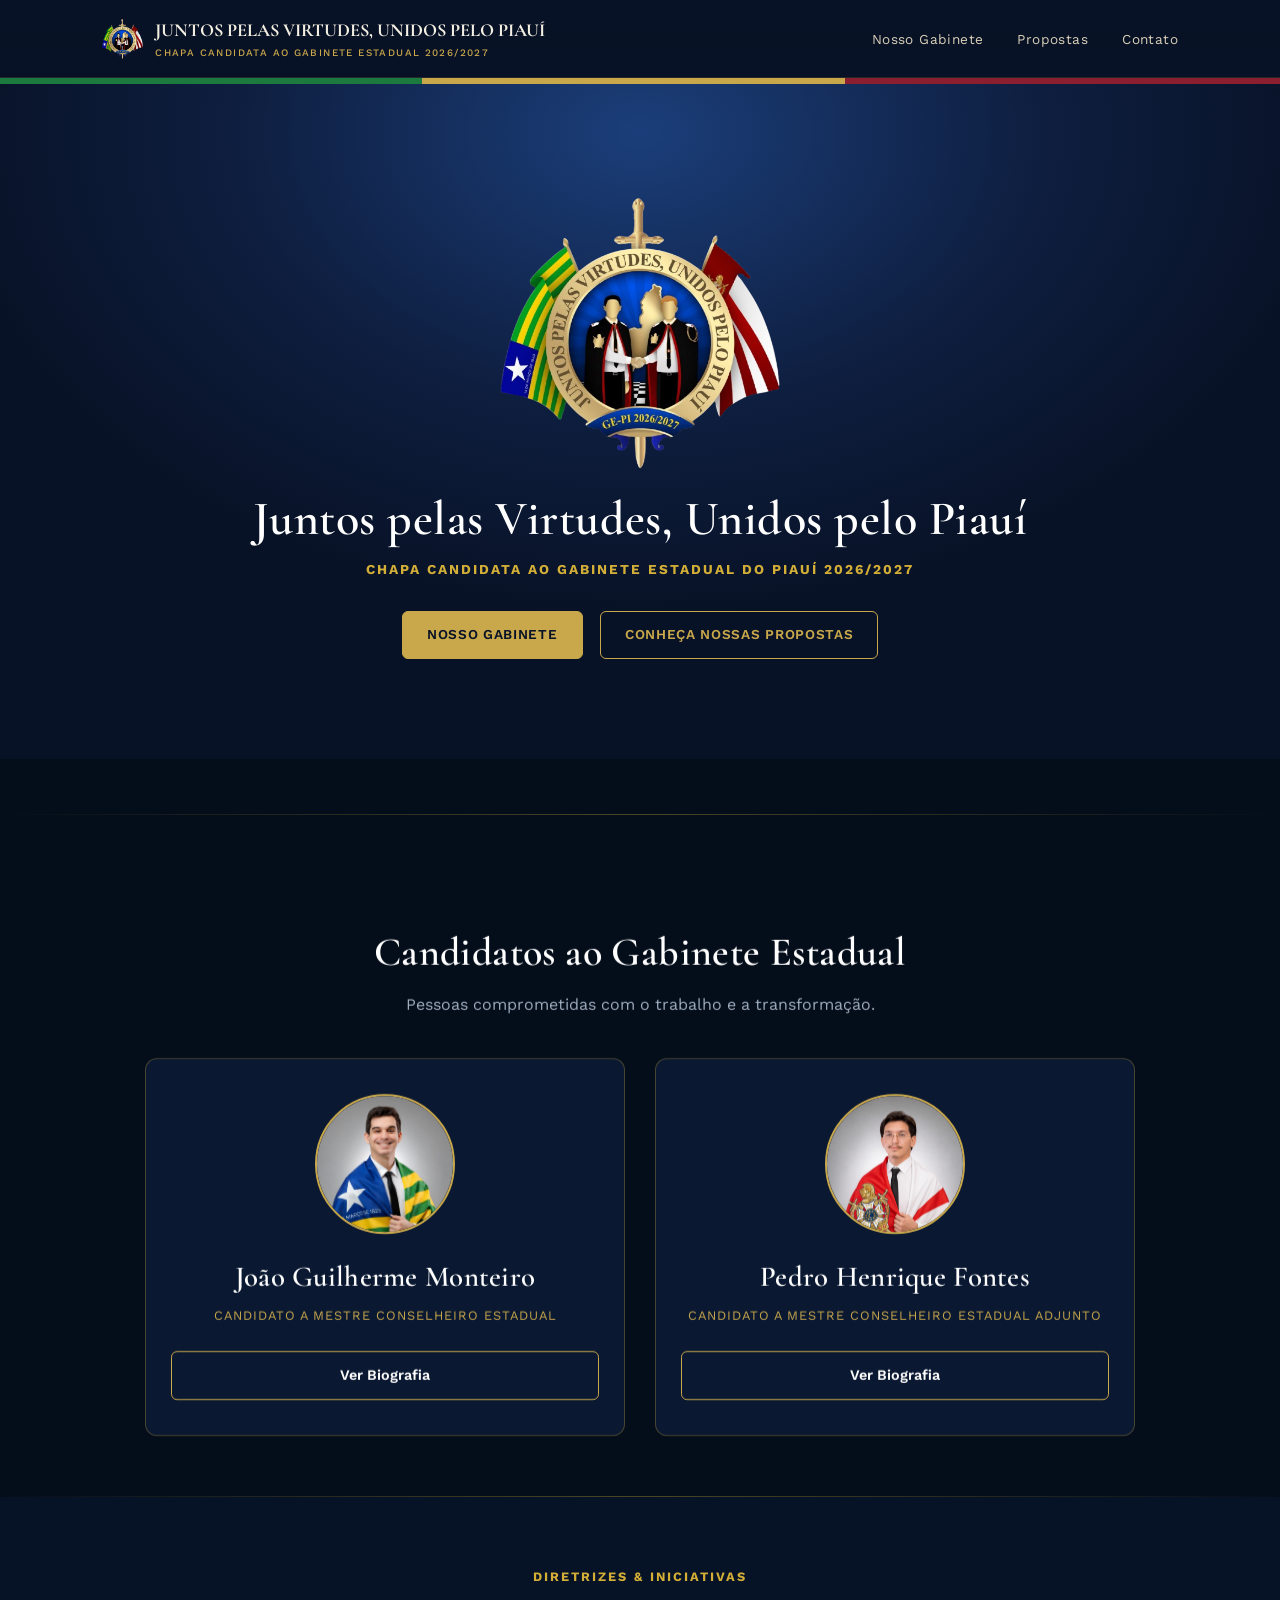
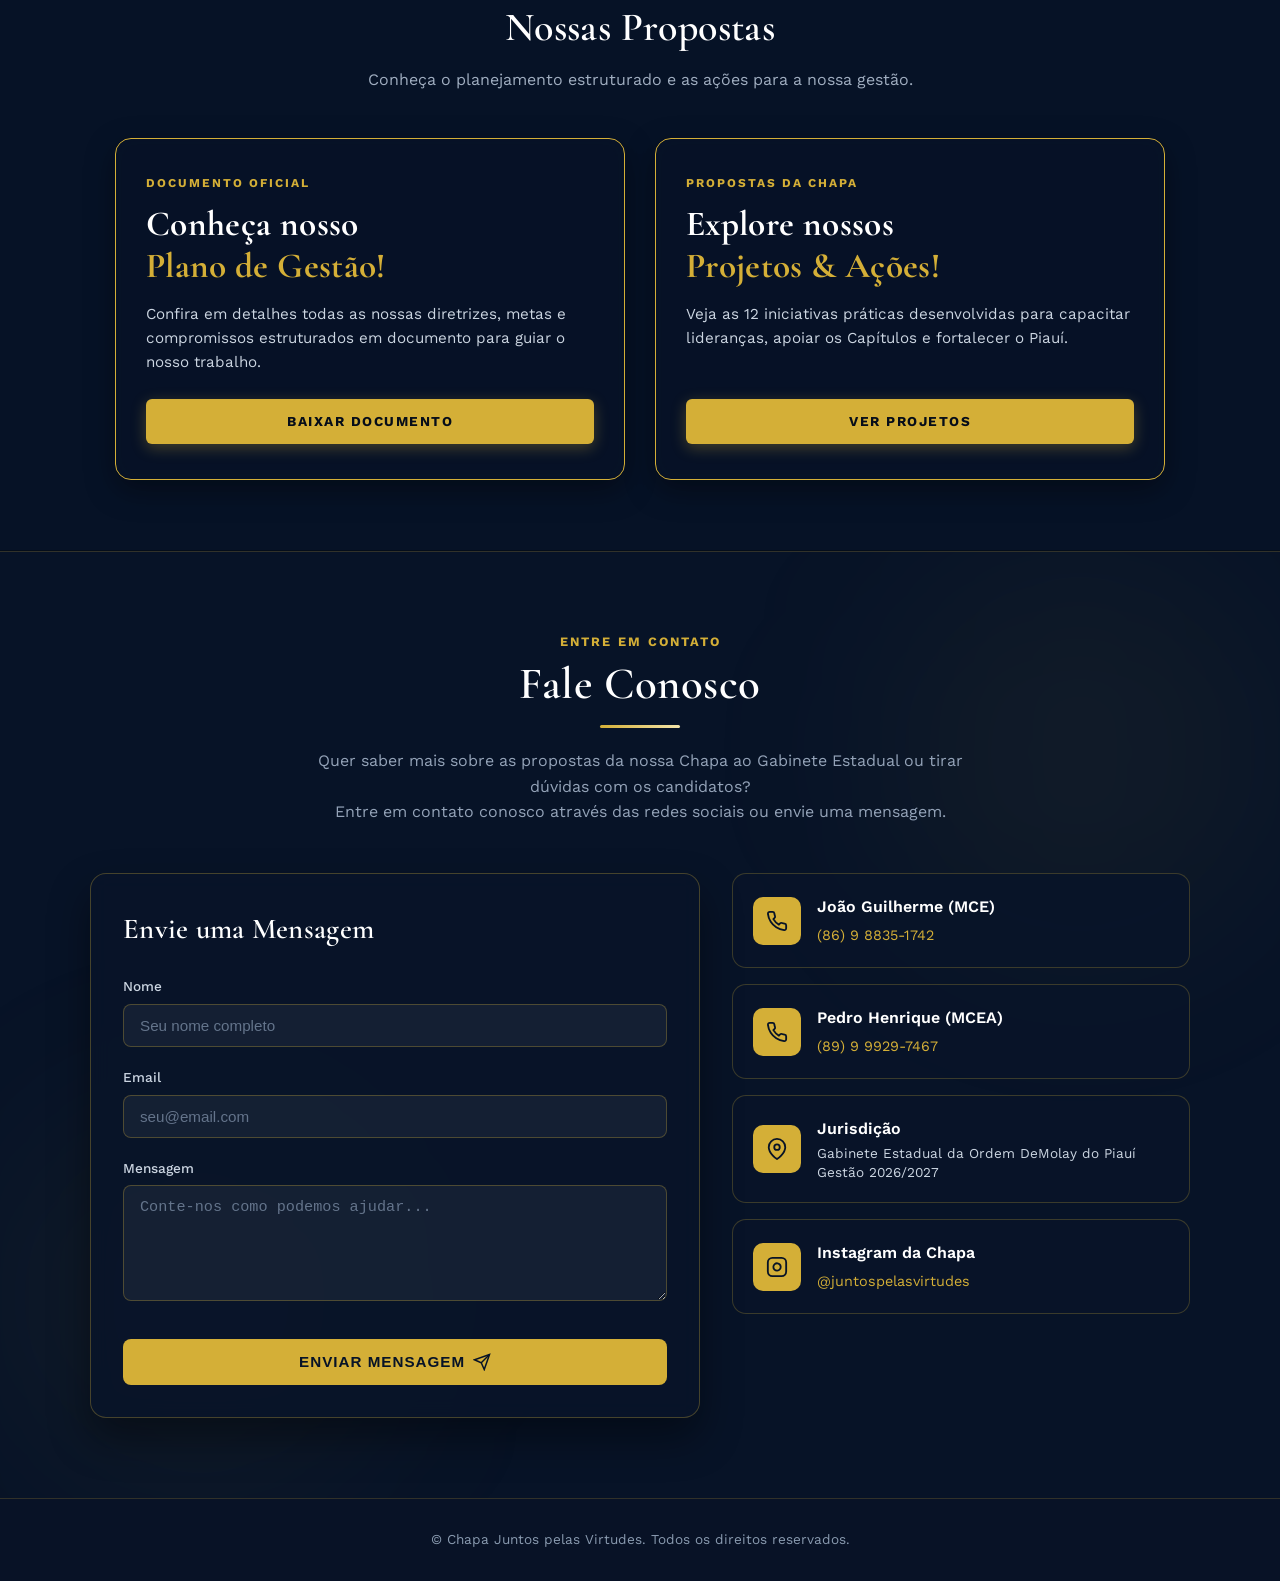
==== commit dc55f361: "Adicionei todos os emblemas de projetos, fotos e plano de gestão" ====
--- a/index.html
+++ b/index.html
@@ -42,7 +42,7 @@
         <img src="assets/images/Material Gráfico/emblemasemfundo.png" alt="Emblema da Chapa" style="height: 40px; width: auto; object-fit: contain;">
         <div>
           JUNTOS PELAS VIRTUDES, UNIDOS PELO PIAUÍ
-          <small>CHAPA PRÉ-CANDIDATA AO GABINETE ESTADUAL 2026/2027</small>
+          <small>CHAPA CANDIDATA AO GABINETE ESTADUAL 2026/2027</small>
         </div>
       </a>
 
@@ -72,7 +72,7 @@
       </h1>
 
       <p style="color: #d4af37; font-size: 0.85rem; font-weight: 700; letter-spacing: 2px; text-transform: uppercase; margin: 0 auto 30px auto;">
-        CHAPA PRÉ-CANDIDATA AO GABINETE ESTADUAL DO PIAUÍ 2026/2027
+        CHAPA CANDIDATA AO GABINETE ESTADUAL DO PIAUÍ 2026/2027
       </p>
 
       <div class="botoes-acao">
@@ -129,7 +129,7 @@
           <div>
             <div style="width: 140px; height: 140px; min-width: 140px; min-height: 140px; aspect-ratio: 1 / 1; margin: 0 auto 20px; border-radius: 50%; border: 2px solid var(--dourado, #d4af37); overflow: hidden; background: #071327; flex-shrink: 0;">
               <img 
-                src="assets/images/MCEA - PH/pedro.jpg" 
+                src="assets/images/MCEA-PH/pedro.png" 
                 alt="Pedro Henrique" 
                 style="width: 100%; height: 100%; object-fit: cover; object-position: center top; display: block;"
               >
@@ -163,30 +163,29 @@
       </div>
 
       <div style="display: grid; grid-template-columns: repeat(auto-fit, minmax(320px, 1fr)); gap: 30px; align-items: stretch;">
-        
-        <!-- CARD: PLANO DE GESTÃO -->
-        <div 
-          onmouseover="this.style.transform='translateY(-6px)'; this.style.borderColor='#ffe066'; this.style.boxShadow='0 12px 30px rgba(212, 175, 55, 0.35)';" 
-          onmouseout="this.style.transform='translateY(0)'; this.style.borderColor='#d4af37'; this.style.boxShadow='0 10px 30px rgba(0, 0, 0, 0.4)';"
-          style="background: rgba(8, 18, 38, 0.85); border: 1.5px solid #d4af37; border-radius: 16px; padding: 35px 30px; box-shadow: 0 10px 30px rgba(0, 0, 0, 0.4); display: flex; flex-direction: column; justify-content: space-between; backdrop-filter: blur(10px); text-align: left; transition: all 0.3s ease; cursor: pointer;">
-          <div>
-            <span style="color: #d4af37; text-transform: uppercase; letter-spacing: 2px; font-size: 0.75rem; font-weight: 700; display: block; margin-bottom: 10px;">
-              DOCUMENTO OFICIAL
-            </span>
-            <h2 style="font-family: 'Cormorant Garamond', serif; font-size: 2.2rem; line-height: 1.2; color: #ffffff; margin: 0 0 14px 0; font-weight: 700;">
-              Conheça nosso <br>
-              <span style="color: #d4af37;">Plano de Gestão!</span>
-            </h2>
-            <p style="color: #cbd5e1; font-size: 0.95rem; line-height: 1.6; margin: 0 0 24px 0;">
-              Confira em detalhes todas as nossas diretrizes, metas e compromissos estruturados em documento para guiar o nosso trabalho.
-            </p>
-          </div>
-          <div>
-            <a href="plano.pdf" target="_blank" style="display: inline-block; width: 100%; text-align: center; padding: 12px 20px; background: #d4af37; color: #060d19; font-weight: 700; text-decoration: none; border-radius: 6px; text-transform: uppercase; letter-spacing: 1.5px; font-size: 0.85rem; transition: all 0.3s ease; box-shadow: 0 4px 15px rgba(212, 175, 55, 0.3);">
-              BAIXAR DOCUMENTO
-            </a>
-          </div>
-        </div>
+<!-- CARD: PLANO DE GESTÃO -->
+<div 
+  onmouseover="this.style.transform='translateY(-6px)'; this.style.borderColor='#ffe066'; this.style.boxShadow='0 12px 30px rgba(212, 175, 55, 0.35)';" 
+  onmouseout="this.style.transform='translateY(0)'; this.style.borderColor='#d4af37'; this.style.boxShadow='0 10px 30px rgba(0, 0, 0, 0.4)';"
+  style="background: rgba(8, 18, 38, 0.85); border: 1.5px solid #d4af37; border-radius: 16px; padding: 35px 30px; box-shadow: 0 10px 30px rgba(0, 0, 0, 0.4); display: flex; flex-direction: column; justify-content: space-between; backdrop-filter: blur(10px); text-align: left; transition: all 0.3s ease; cursor: pointer;">
+  <div>
+    <span style="color: #d4af37; text-transform: uppercase; letter-spacing: 2px; font-size: 0.75rem; font-weight: 700; display: block; margin-bottom: 10px;">
+      DOCUMENTO OFICIAL
+    </span>
+    <h2 style="font-family: 'Cormorant Garamond', serif; font-size: 2.2rem; line-height: 1.2; color: #ffffff; margin: 0 0 14px 0; font-weight: 700;">
+      Conheça nosso <br>
+      <span style="color: #d4af37;">Plano de Gestão!</span>
+    </h2>
+    <p style="color: #cbd5e1; font-size: 0.95rem; line-height: 1.6; margin: 0 0 24px 0;">
+      Confira em detalhes todas as nossas diretrizes, metas e compromissos estruturados em documento para guiar o nosso trabalho.
+    </p>
+  </div>
+  <div>
+    <a href="https://drive.google.com/file/d/1G13xosO_Eyd_Mon7Y-EQDGkXSooEC1rQ/view?usp=sharing" target="_blank" rel="noopener noreferrer" style="display: inline-block; width: 100%; text-align: center; padding: 12px 20px; background: #d4af37; color: #060d19; font-weight: 700; text-decoration: none; border-radius: 6px; text-transform: uppercase; letter-spacing: 1.5px; font-size: 0.85rem; transition: all 0.3s ease; box-shadow: 0 4px 15px rgba(212, 175, 55, 0.3);">
+      BAIXAR DOCUMENTO
+    </a>
+  </div>
+</div>
 
         <!-- CARD: NOSSOS PROJETOS -->
         <div 
@@ -482,7 +481,7 @@
         <h2 class="titulo-secao">Fale Conosco</h2>
         <div class="linha-decorativa"></div>
         <p class="descricao-contato">
-          Quer saber mais sobre as propostas da nossa Chapa ao Gabinete Estadual ou tirar dúvidas com os pré-candidatos?<br>
+          Quer saber mais sobre as propostas da nossa Chapa ao Gabinete Estadual ou tirar dúvidas com os candidatos?<br>
           Entre em contato conosco através das redes sociais ou envie uma mensagem.
         </p>
       </div>
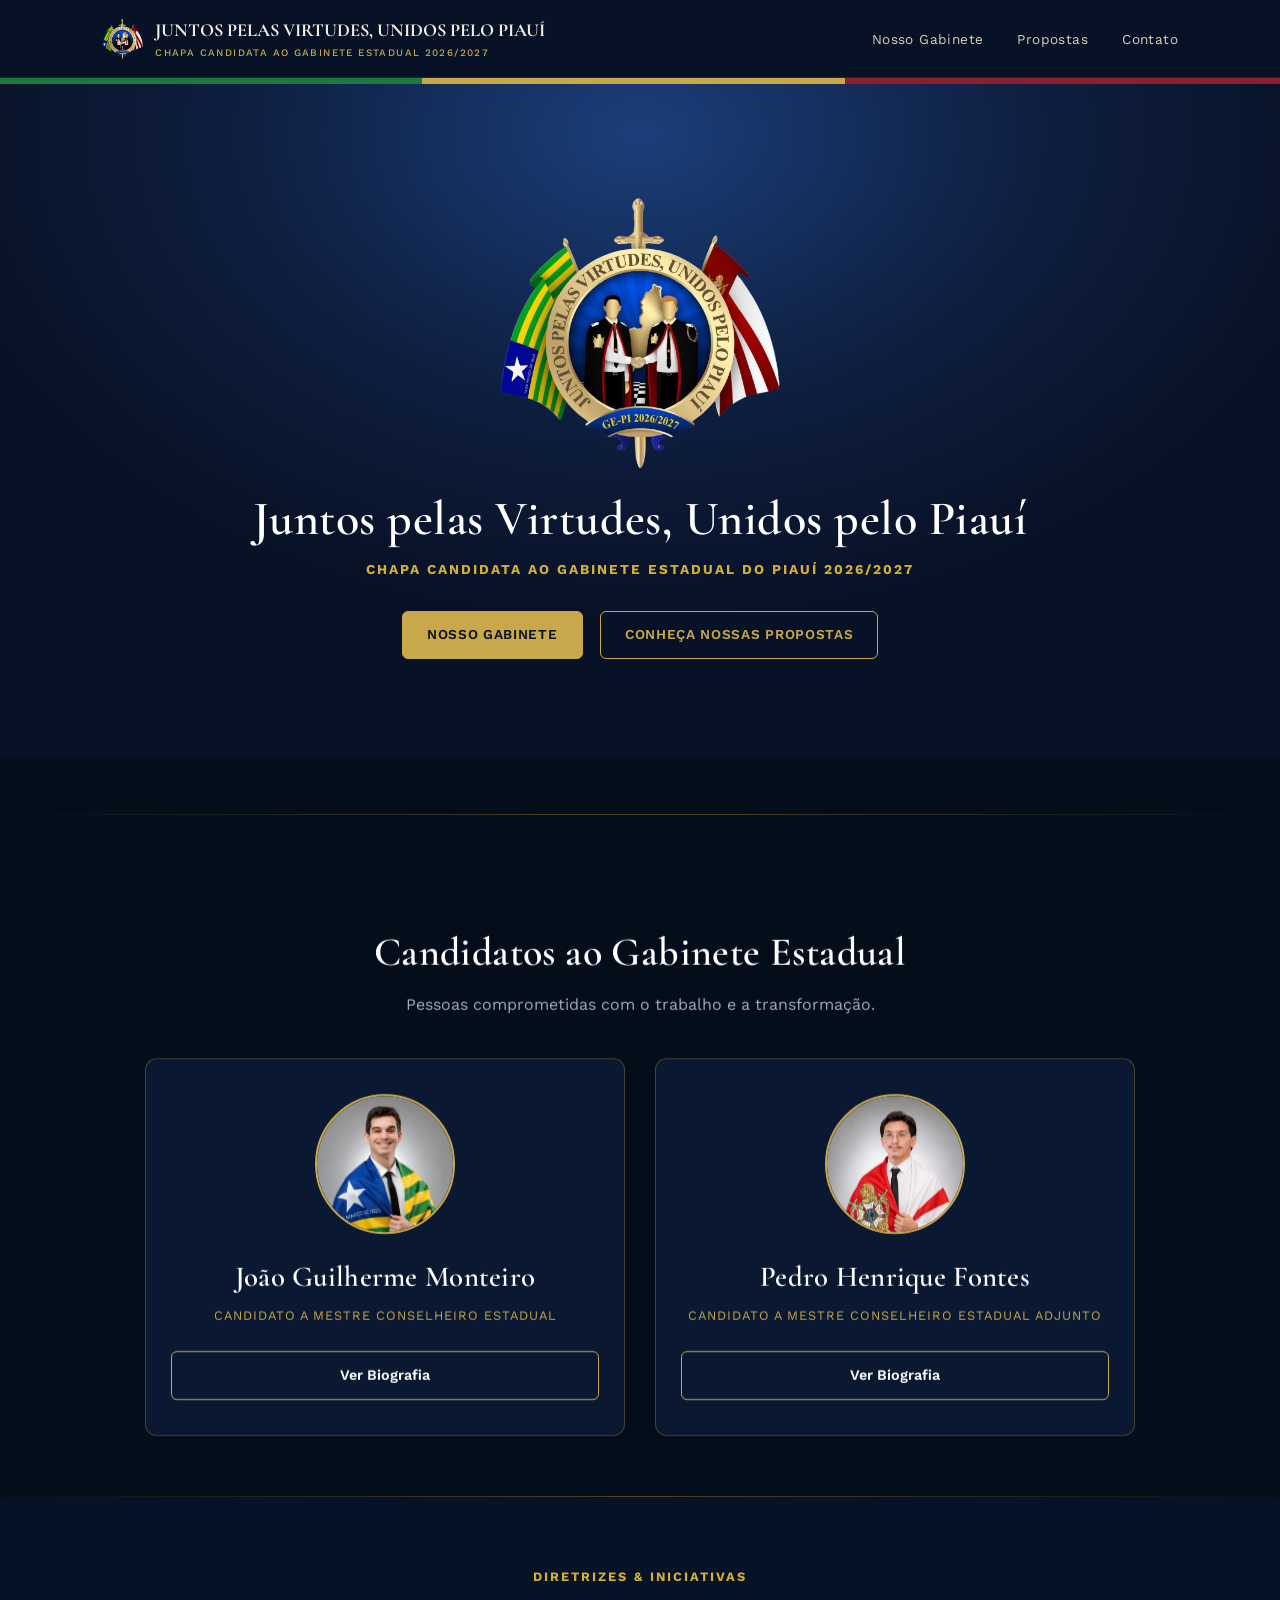
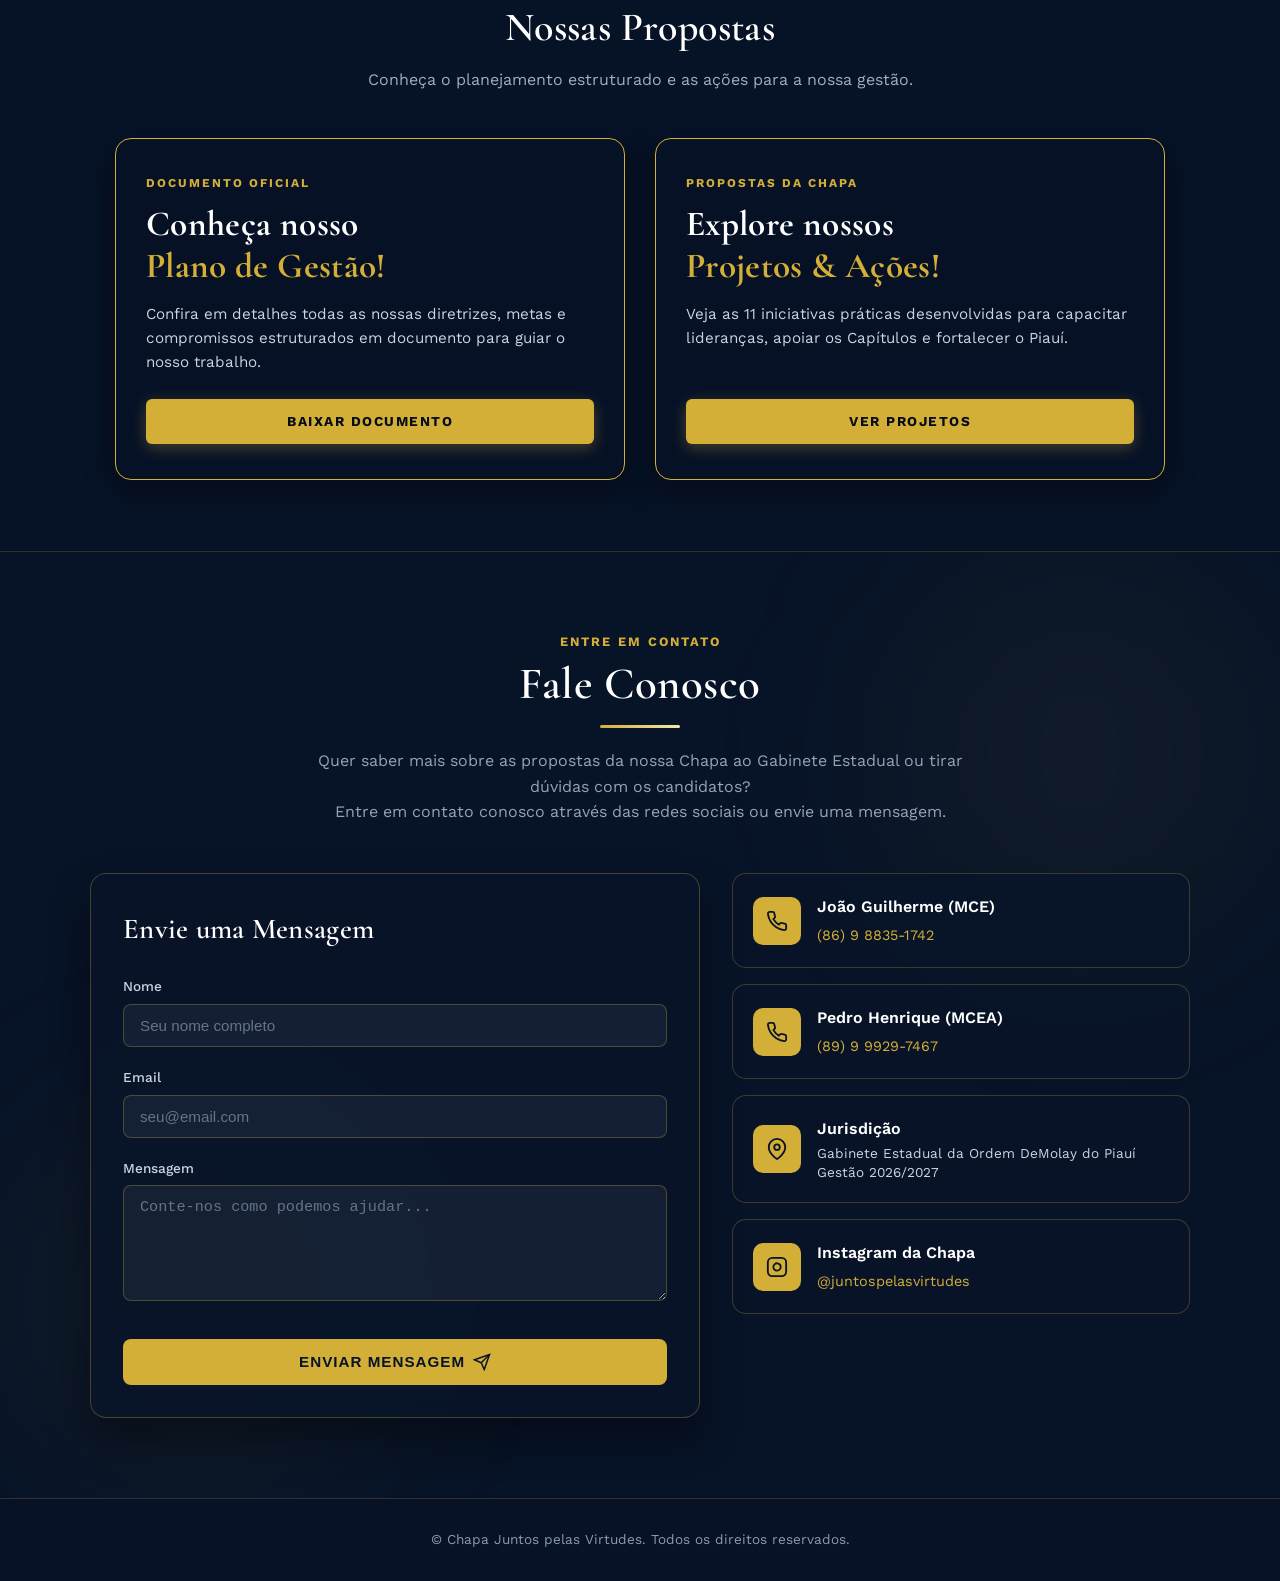
==== commit 33c83c51: "corrigindo letras" ====
--- a/index.html
+++ b/index.html
@@ -201,7 +201,7 @@
               <span style="color: #d4af37;">Projetos & Ações!</span>
             </h2>
             <p style="color: #cbd5e1; font-size: 0.95rem; line-height: 1.6; margin: 0 0 24px 0;">
-              Veja as 12 iniciativas práticas desenvolvidas para capacitar lideranças, apoiar os Capítulos e fortalecer o Piauí.
+              Veja as 11 iniciativas práticas desenvolvidas para capacitar lideranças, apoiar os Capítulos e fortalecer o Piauí.
             </p>
           </div>
           <div>
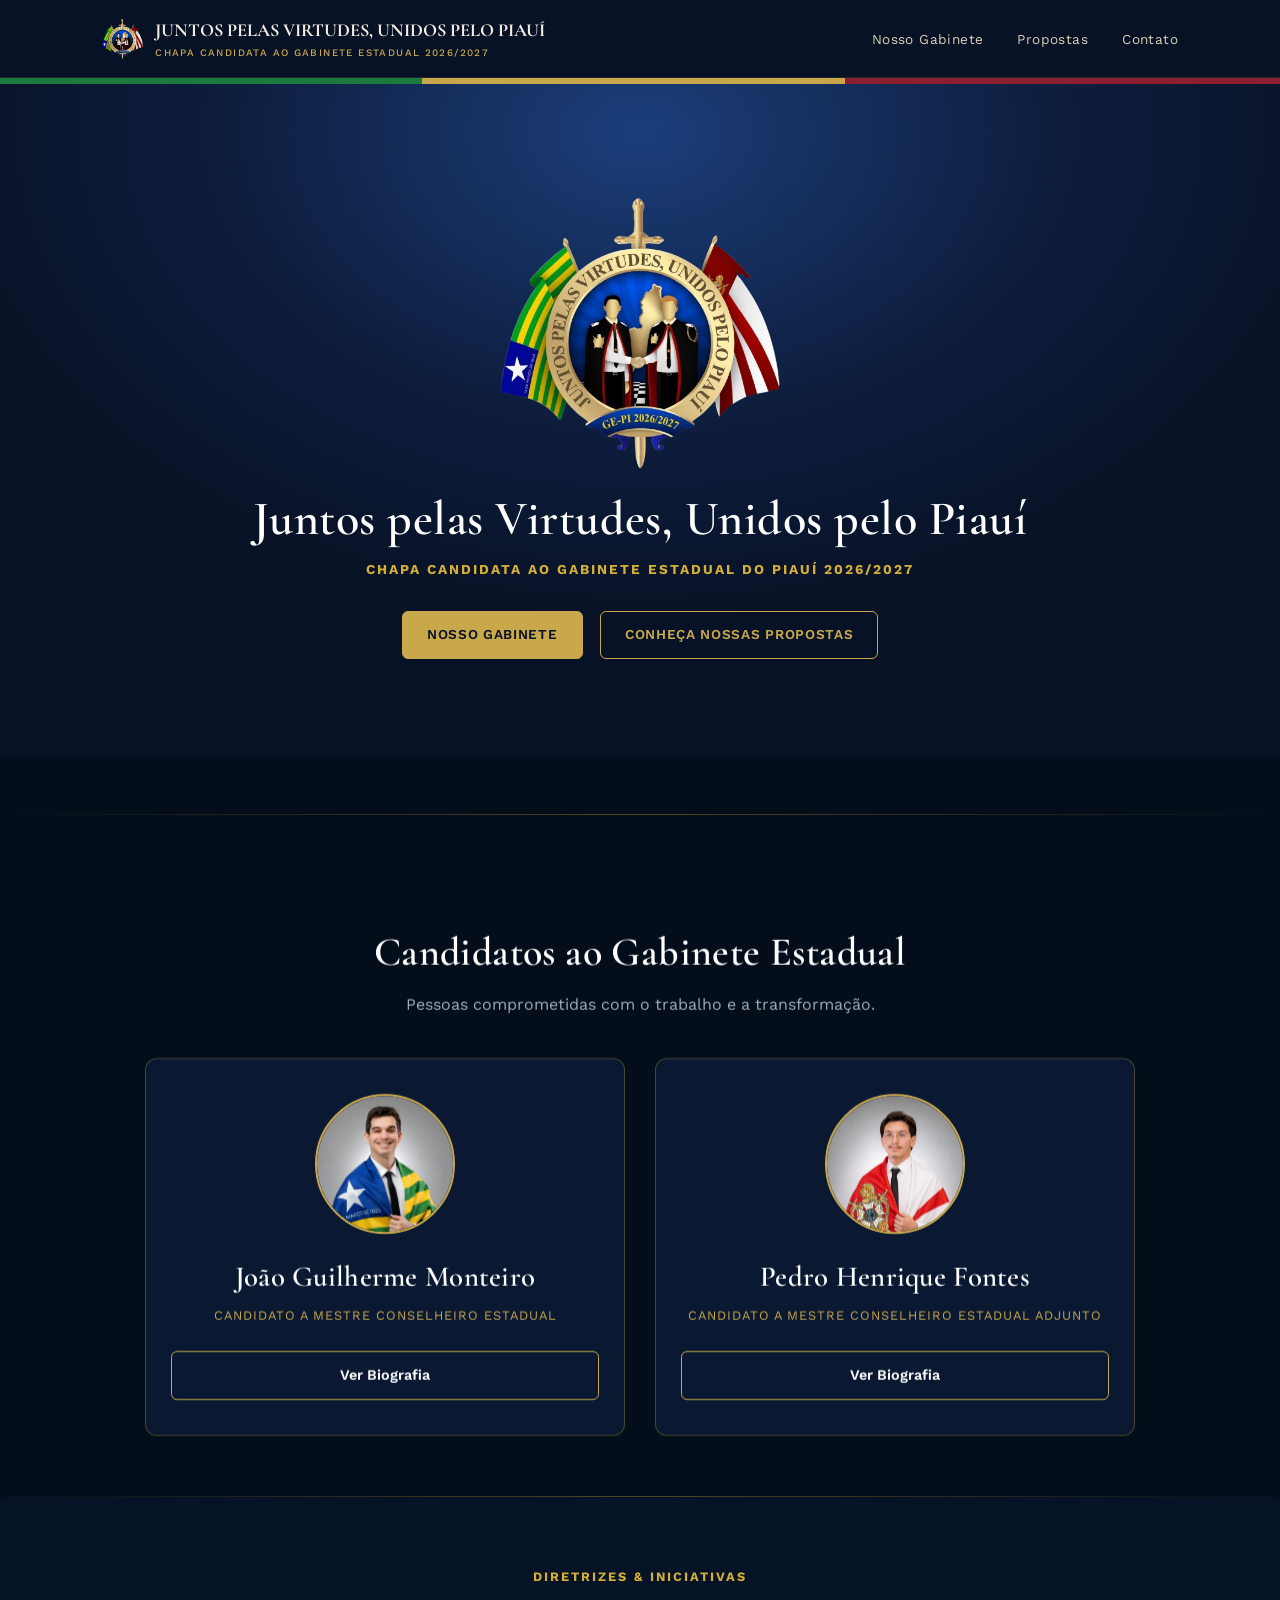
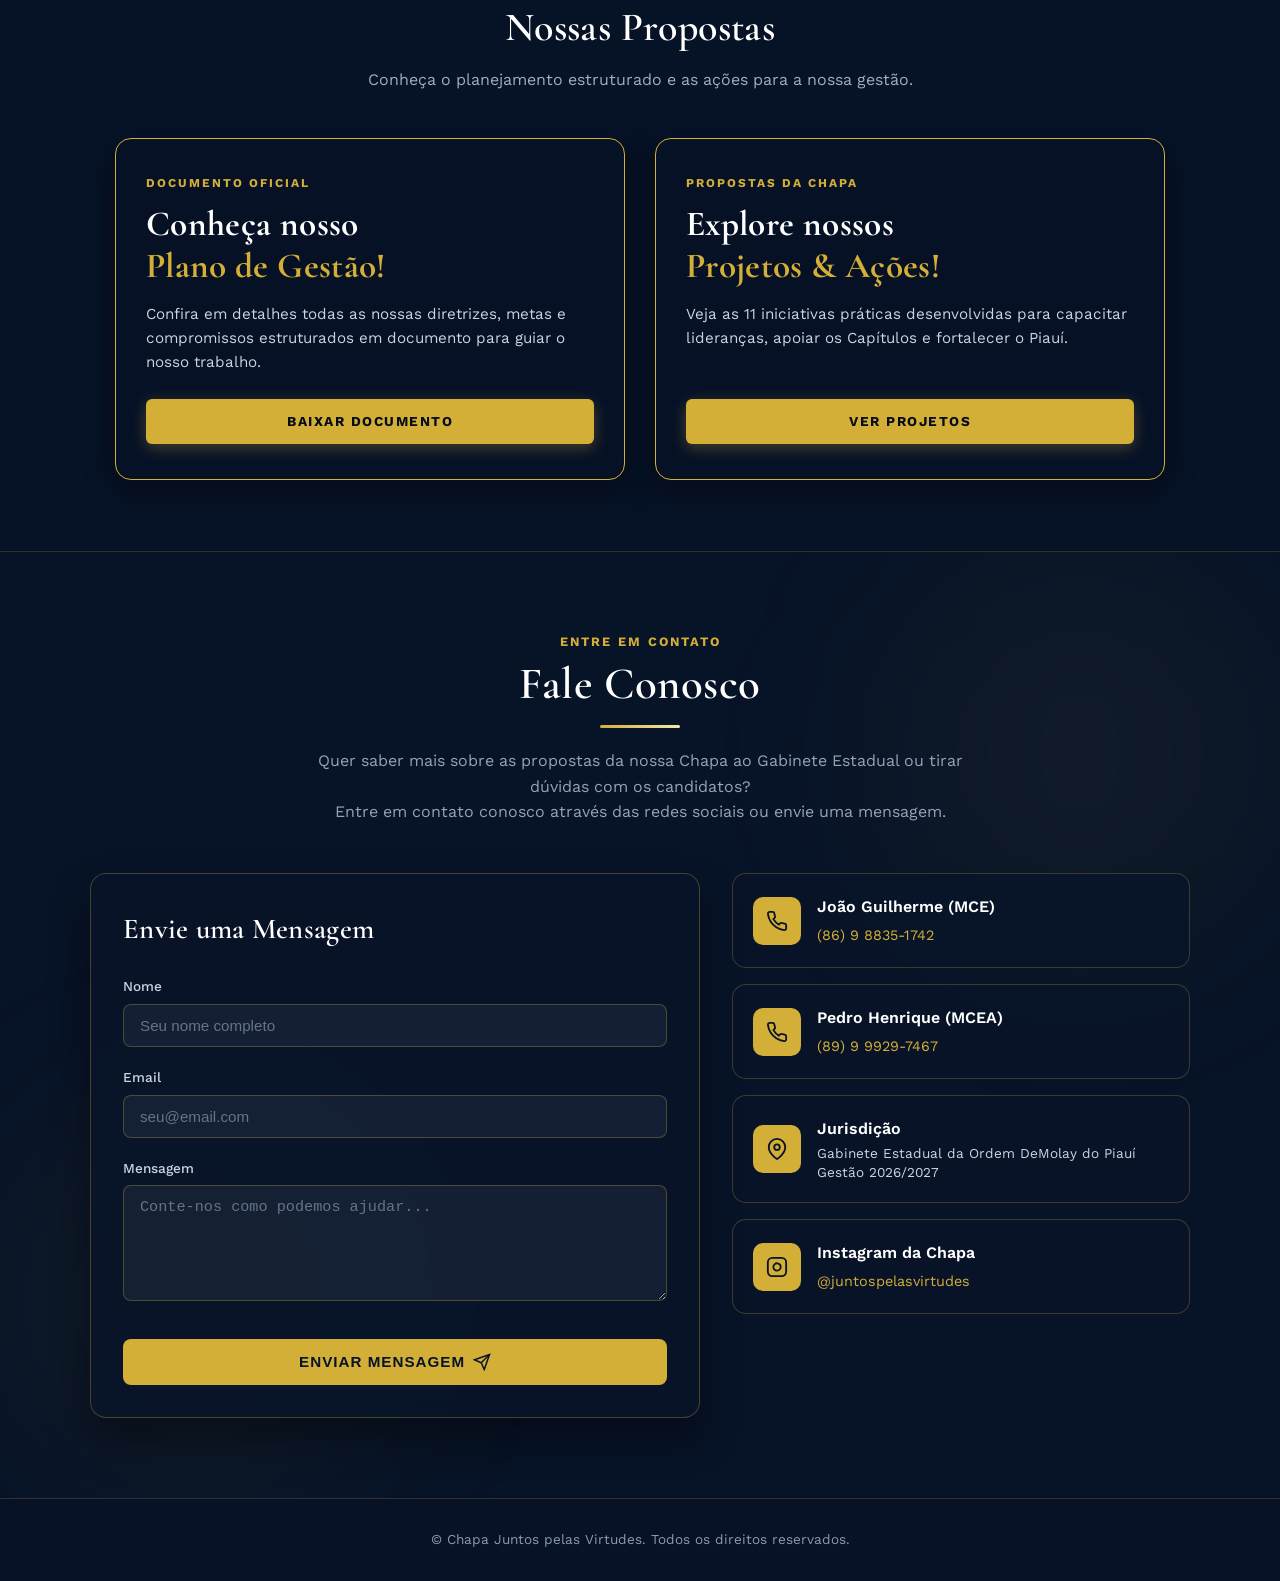
==== commit 5102316e: "subindo essa porra" ====
--- a/index.html
+++ b/index.html
@@ -181,7 +181,7 @@
     </p>
   </div>
   <div>
-    <a href="https://drive.google.com/file/d/1G13xosO_Eyd_Mon7Y-EQDGkXSooEC1rQ/view?usp=sharing" target="_blank" rel="noopener noreferrer" style="display: inline-block; width: 100%; text-align: center; padding: 12px 20px; background: #d4af37; color: #060d19; font-weight: 700; text-decoration: none; border-radius: 6px; text-transform: uppercase; letter-spacing: 1.5px; font-size: 0.85rem; transition: all 0.3s ease; box-shadow: 0 4px 15px rgba(212, 175, 55, 0.3);">
+    <a href="https://drive.google.com/file/d/1I75s_BCH19xqg8emY7cUtY0FPPj-ZTrd/view?usp=sharing" target="_blank" rel="noopener noreferrer" style="display: inline-block; width: 100%; text-align: center; padding: 12px 20px; background: #d4af37; color: #060d19; font-weight: 700; text-decoration: none; border-radius: 6px; text-transform: uppercase; letter-spacing: 1.5px; font-size: 0.85rem; transition: all 0.3s ease; box-shadow: 0 4px 15px rgba(212, 175, 55, 0.3);">
       BAIXAR DOCUMENTO
     </a>
   </div>
